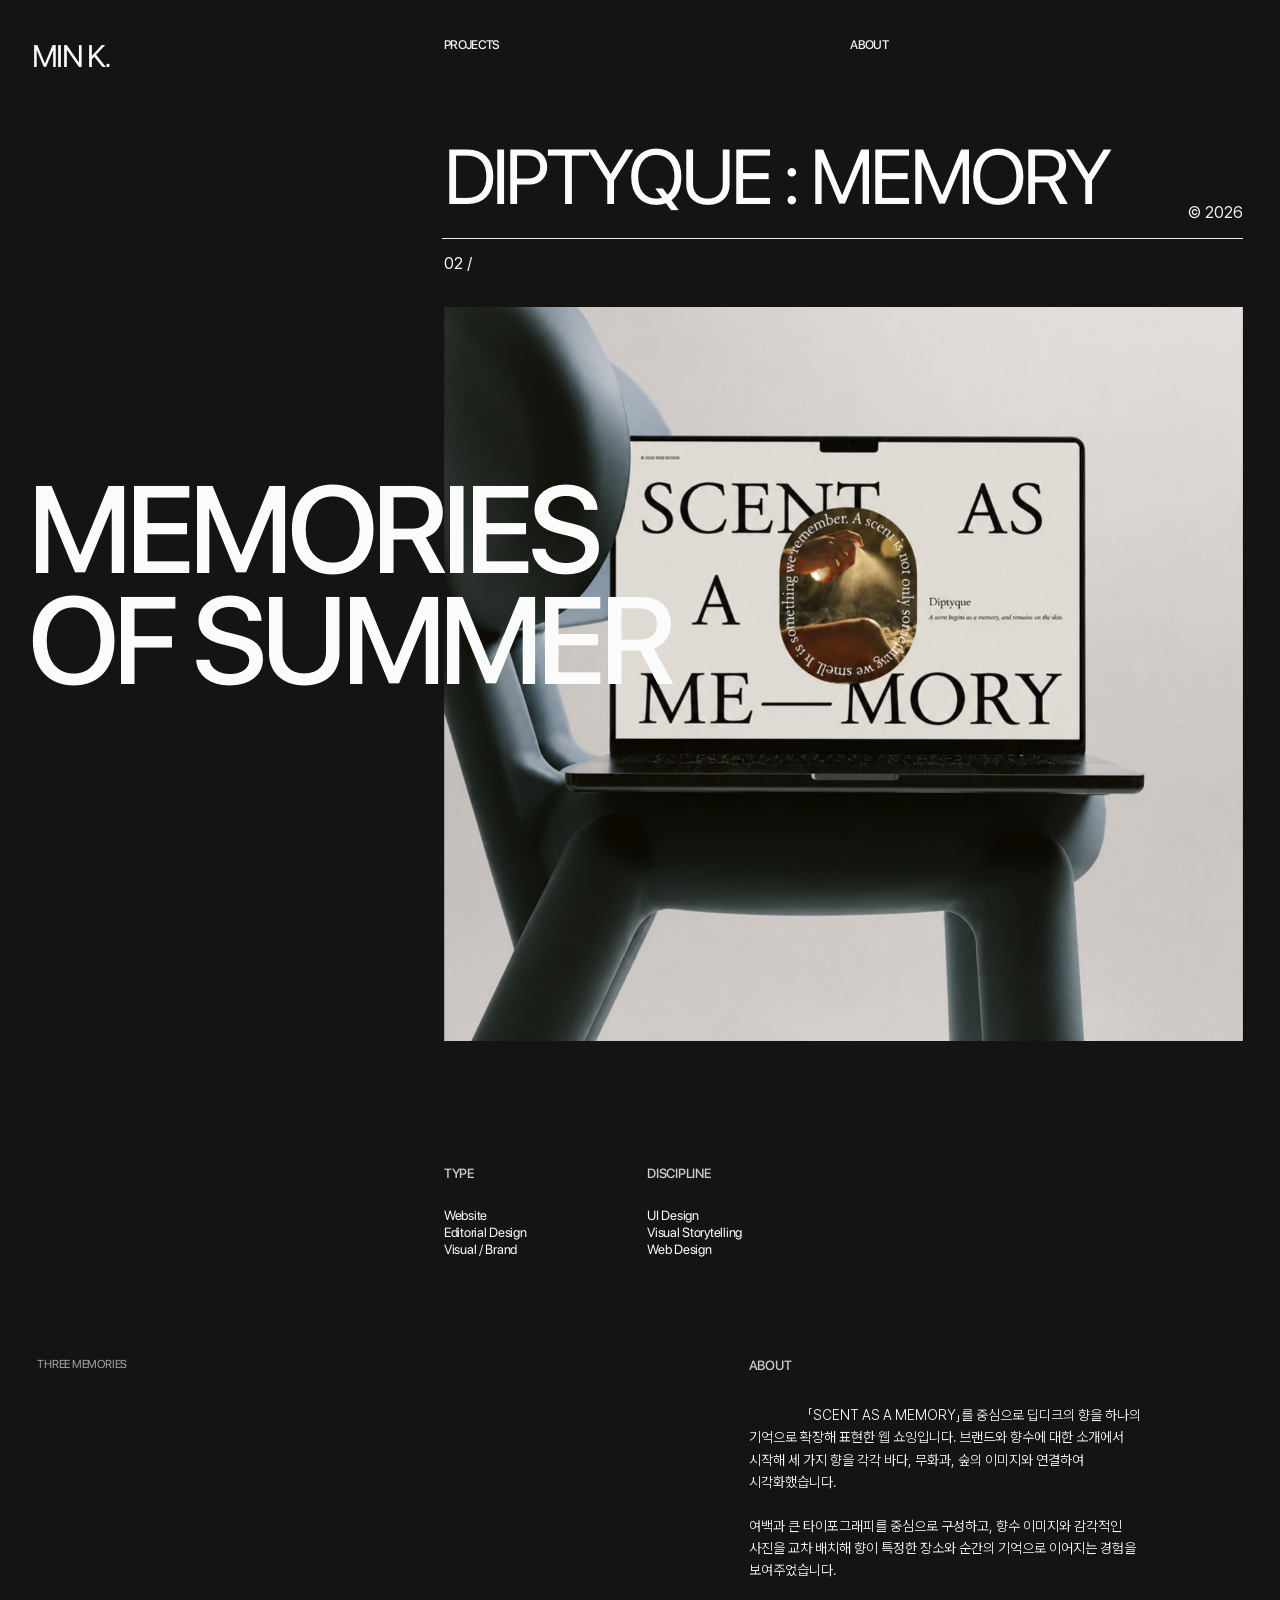
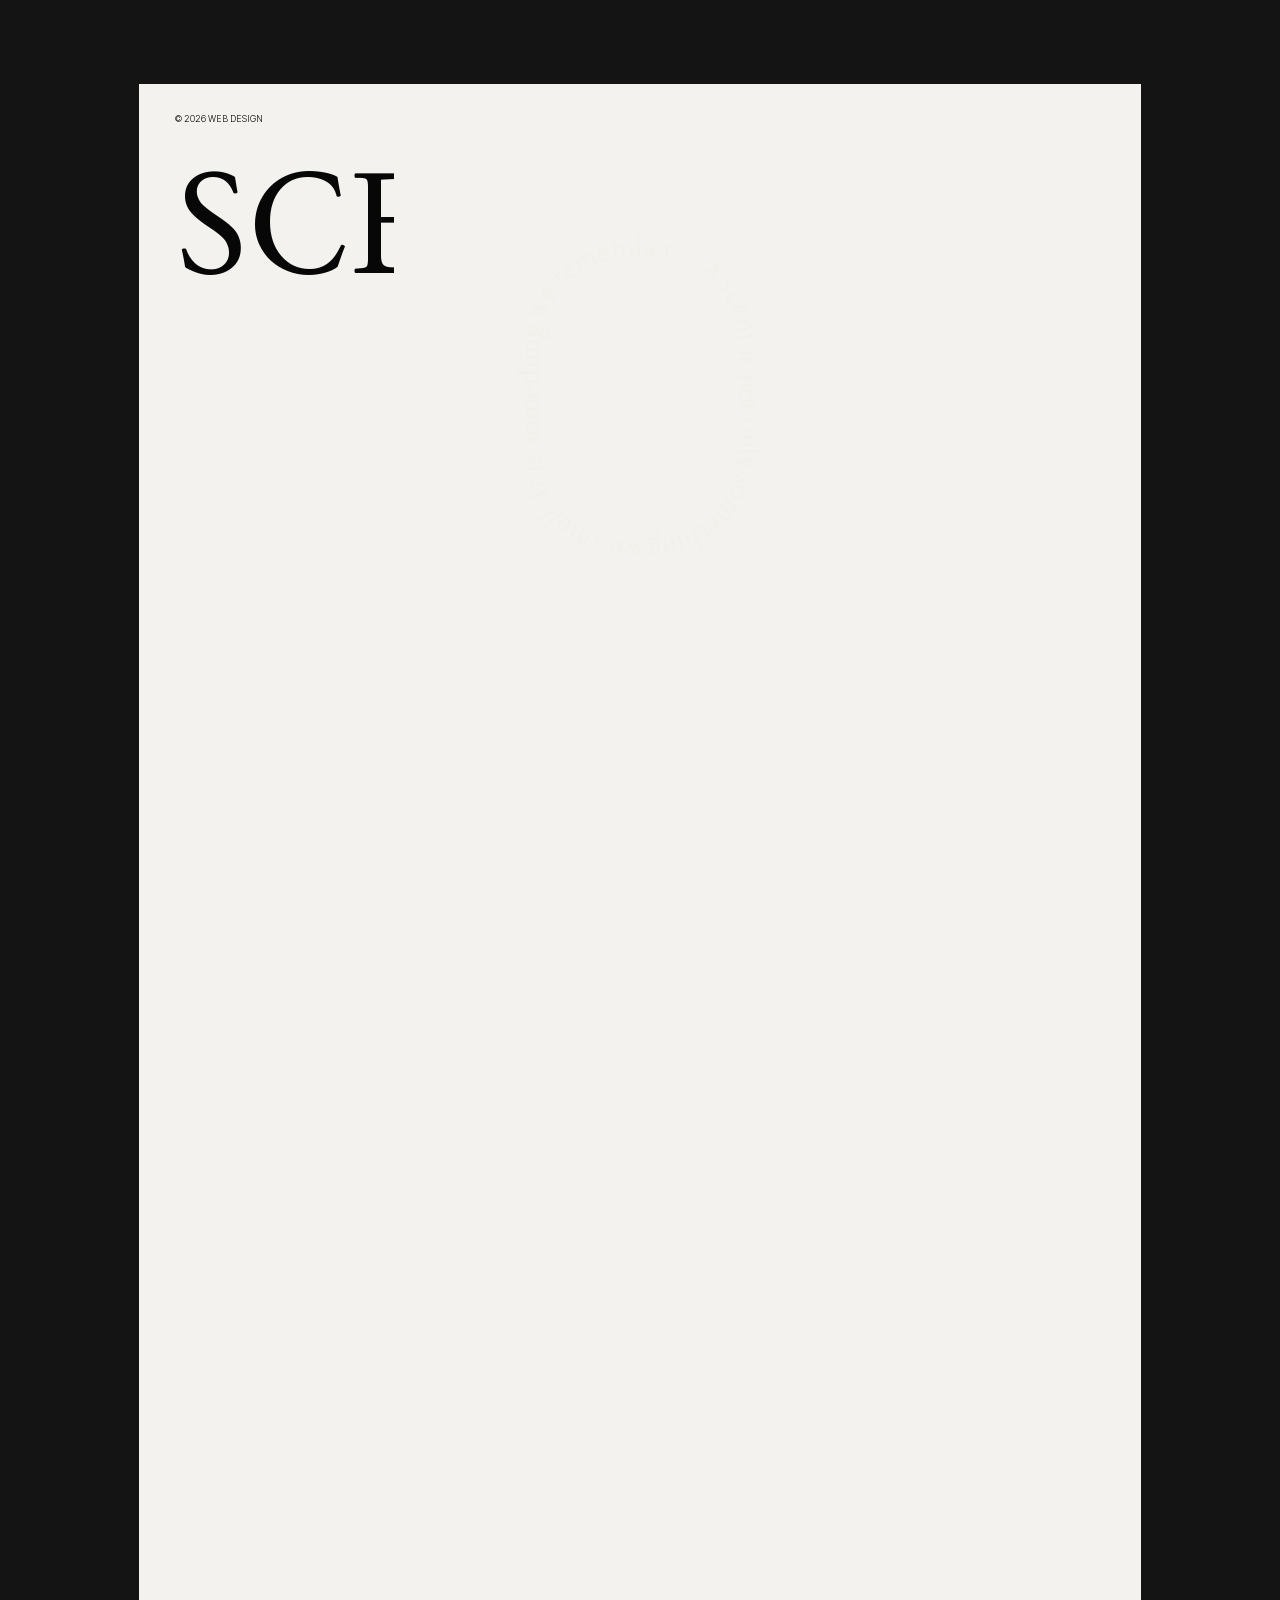
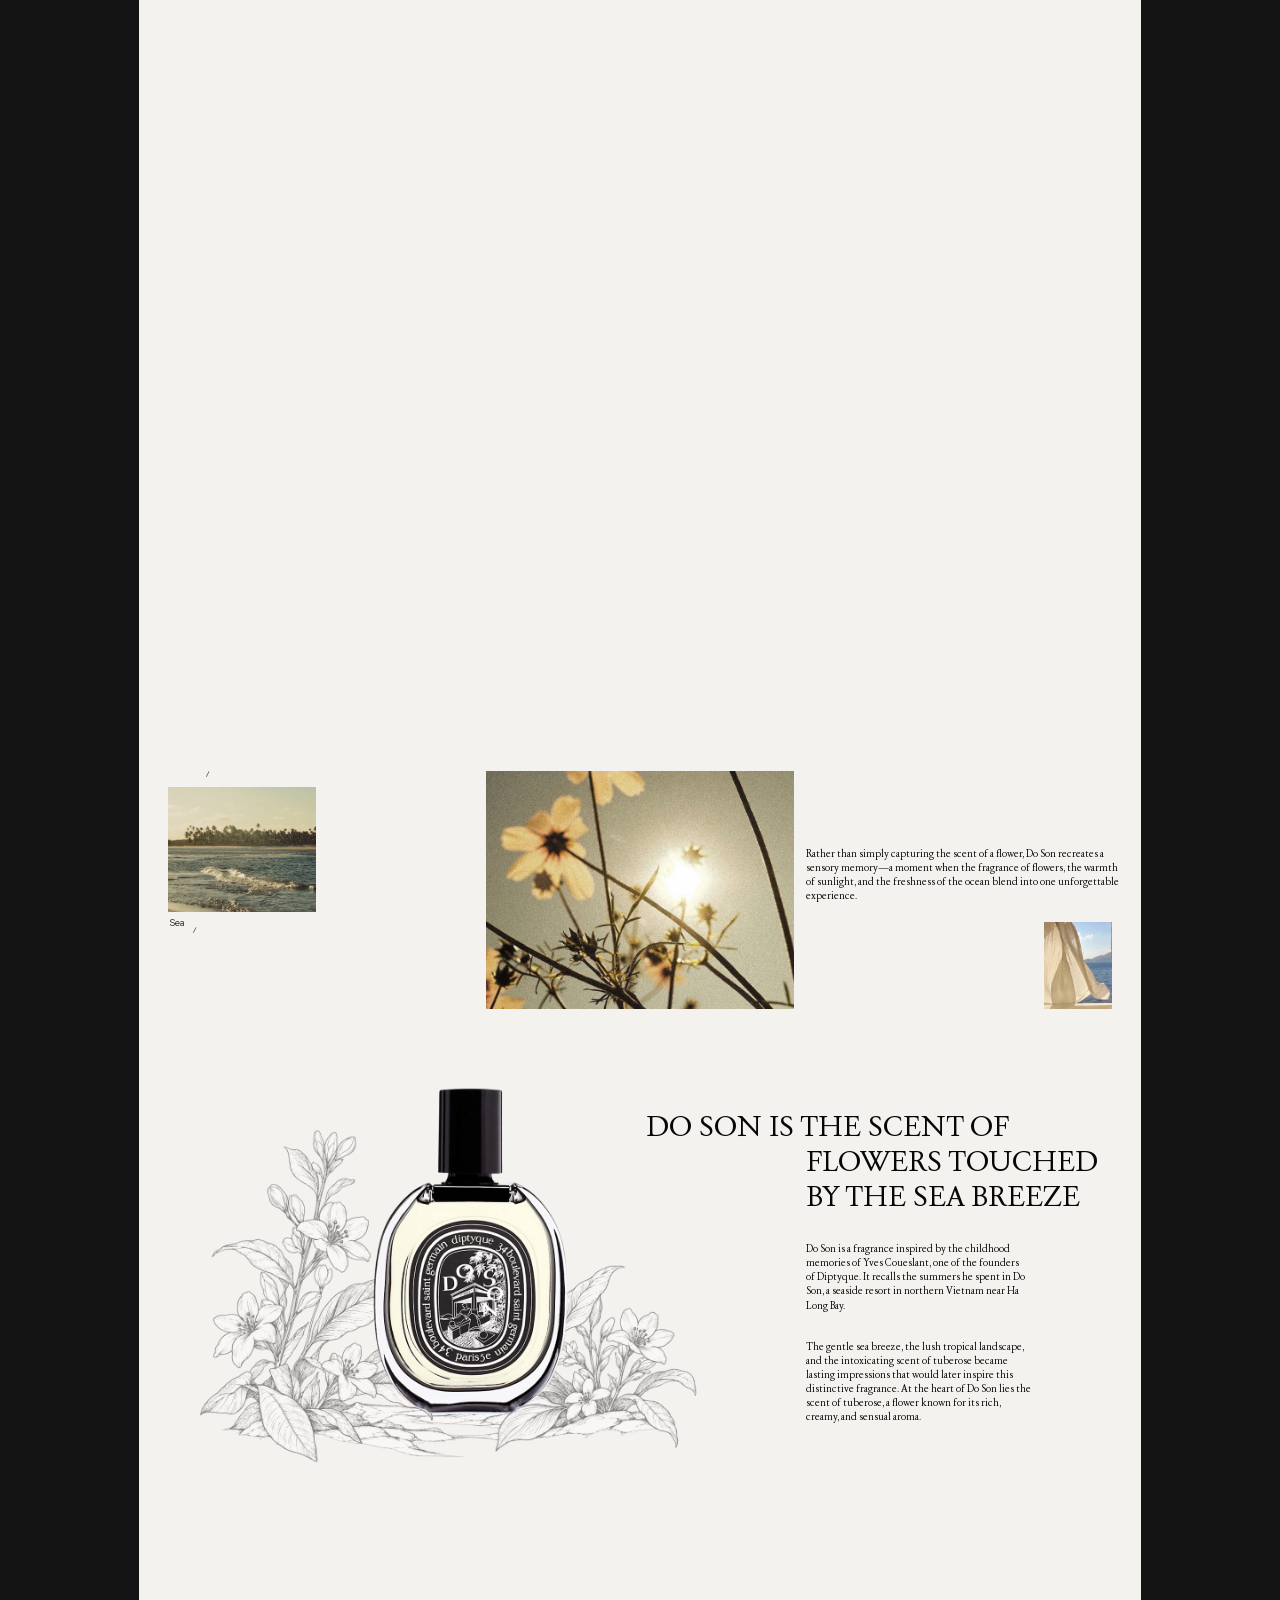
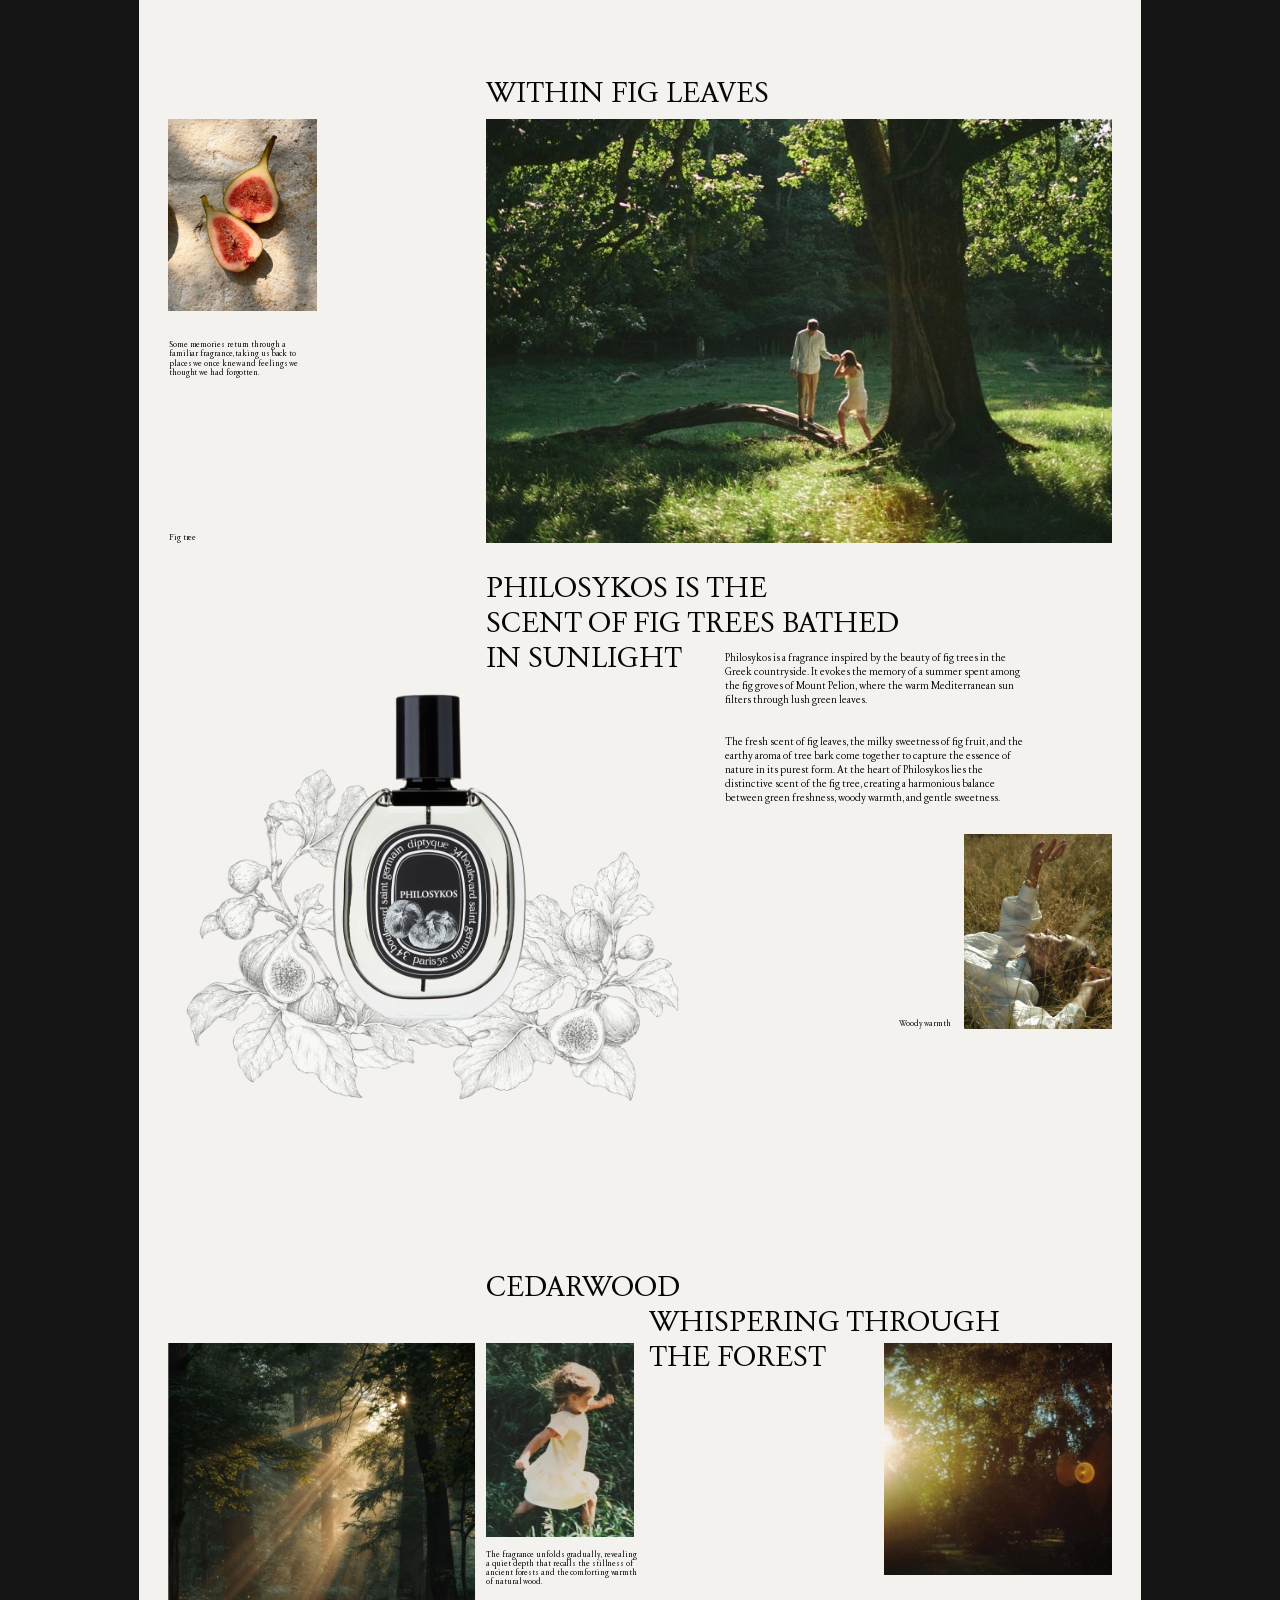
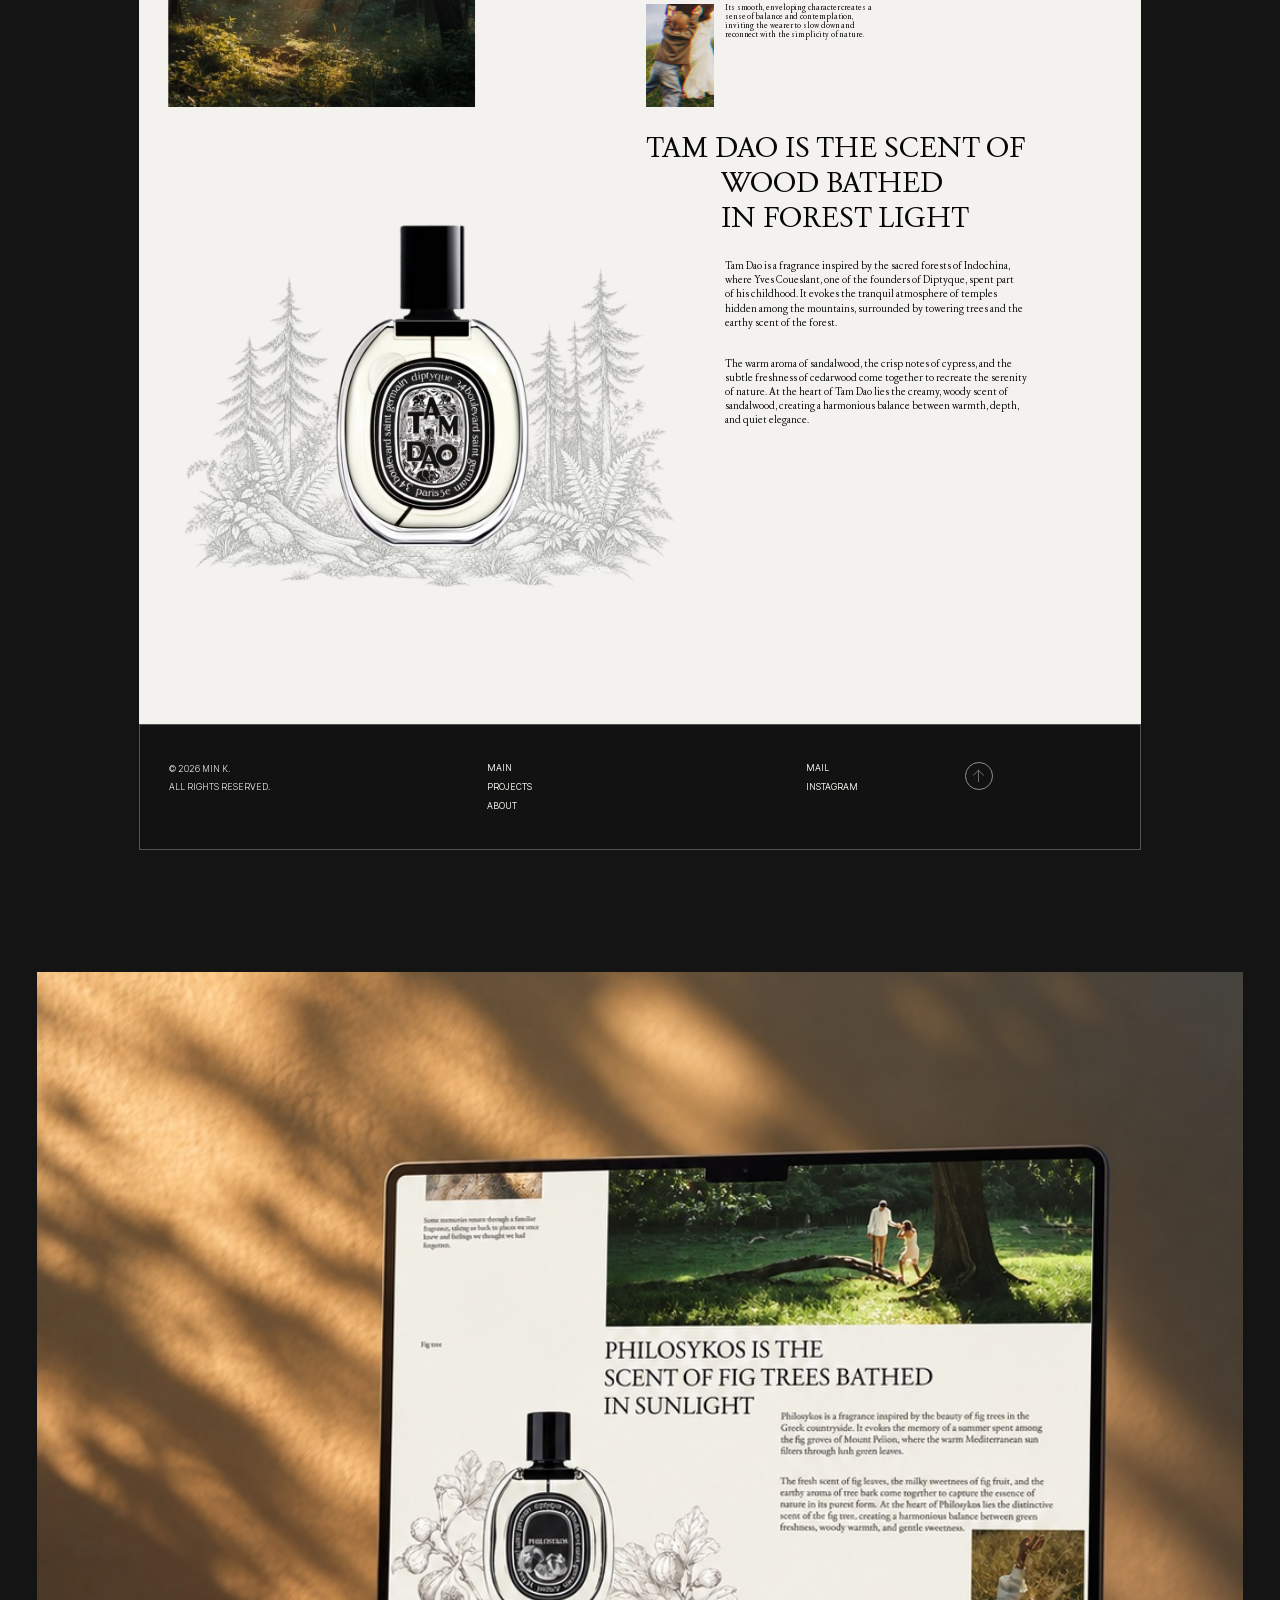
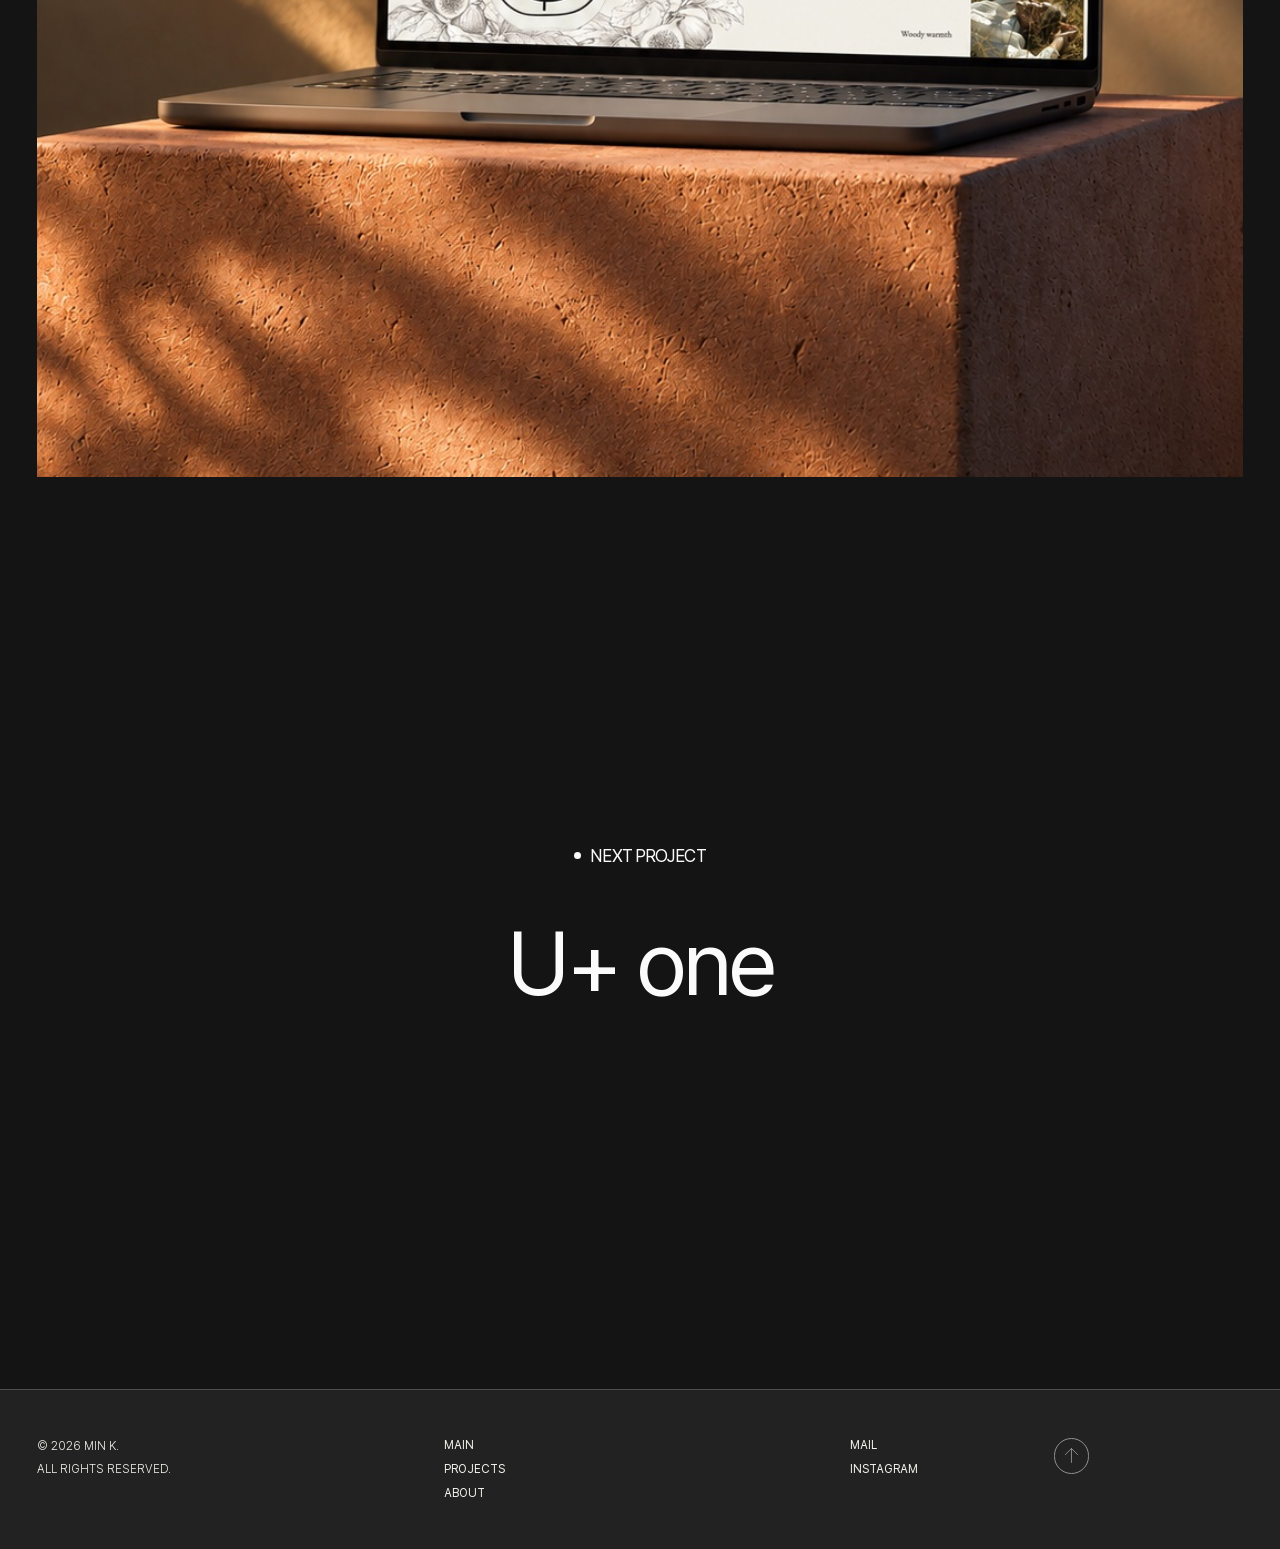
==== diptyque.html @ e4c46c90 "Add files via upload" ====
<!doctype html>
<html lang="ko">
<head>
  <meta charset="utf-8">
  <meta name="viewport" content="width=device-width, initial-scale=1">
  <title>DIPTYQUE : MEMORY — MIN K.</title>
  <meta name="description" content="「SCENT AS A MEMORY」를 중심으로 딥디크의 향을 하나의 기억으로 확장한 에디토리얼 웹 쇼잉.">
  <link rel="stylesheet" href="css/style.css">
  <script>try{if(sessionStorage.getItem("mk-fade")){sessionStorage.removeItem("mk-fade");document.documentElement.classList.add("is-entering")}}catch(e){}</script>
  <script src="js/main.js" defer></script>
</head>
<body class="diptyque">
  <div class="progress" aria-hidden="true"></div>
  <!-- chromatic aberration used by the Figma shader effect on one Tam Dao photo -->
  <svg width="0" height="0" style="position:absolute" aria-hidden="true" focusable="false">
    <filter id="chroma" color-interpolation-filters="sRGB">
      <feColorMatrix in="SourceGraphic" type="matrix" values="1 0 0 0 0  0 0 0 0 0  0 0 0 0 0  0 0 0 1 0" result="r"/>
      <feOffset in="r" dx="-1.2" dy="0" result="rs"/>
      <feColorMatrix in="SourceGraphic" type="matrix" values="0 0 0 0 0  0 1 0 0 0  0 0 0 0 0  0 0 0 1 0" result="g"/>
      <feColorMatrix in="SourceGraphic" type="matrix" values="0 0 0 0 0  0 0 0 0 0  0 0 1 0 0  0 0 0 1 0" result="b"/>
      <feOffset in="b" dx="1.2" dy="0" result="bs"/>
      <feBlend in="rs" in2="g" mode="screen" result="rg"/>
      <feBlend in="rg" in2="bs" mode="screen"/>
    </filter>
  </svg>

  <header class="site-header wrap grid">
    <a class="logo" href="index.html">MIN K.</a>
    <nav class="gnb" aria-label="주요 메뉴">
      <a href="index.html#projects">PROJECTS</a>
      <a href="index.html#about">ABOUT</a>
    </nav>
  </header>

  <main>
    <section class="p-hero wrap" id="top">
      <div class="grid p-title">
        <h1>DIPTYQUE : MEMORY</h1>
        <p class="p-title__year">© 2026</p>
        <div class="p-title__rule" aria-hidden="true"></div>
        <p class="p-title__index">02 /</p>
      </div>
      <div class="grid">
        <figure class="media p-hero__img">
          <img decoding="async" src="assets/diptyque/hero.jpg" alt="의자 위 노트북에 띄운 SCENT AS A MEMORY 웹 화면">
        </figure>
      </div>
      <p class="p-hero__big" aria-hidden="true"><span>MEMORIES</span><span>OF SUMMER</span></p>
    </section>

    <section class="wrap grid p-meta">
      <div class="info">
        <p class="label">TYPE</p>
        <p class="list-sm">Website<br>Editorial Design<br>Visual / Brand</p>
      </div>
      <div class="info">
        <p class="label">DISCIPLINE</p>
        <p class="list-sm">UI Design<br>Visual Storytelling<br>Web Design</p>
      </div>
    </section>

    <section class="wrap grid p-about">
      <p class="p-about__kicker">THREE MEMORIES</p>
      <div class="p-about__body">
        <h2 class="label">ABOUT</h2>
        <p class="indent">「SCENT AS A MEMORY」를 중심으로 딥디크의 향을 하나의 기억으로 확장해 표현한 웹 쇼잉입니다. 브랜드와 향수에 대한 소개에서 시작해 세 가지 향을 각각 바다, 무화과, 숲의 이미지와 연결하여 시각화했습니다.</p>
        <p>여백과 큰 타이포그래피를 중심으로 구성하고, 향수 이미지와 감각적인 사진을 교차 배치해 향이 특정한 장소와 순간의 기억으로 이어지는 경험을 보여주었습니다.</p>
      </div>
    </section>

    <section class="wrap grid">
      <div class="ws-holder">
<div class="ws" role="img" aria-label="DIPTYQUE : MEMORY 웹 쇼잉 — SCENT AS A MEMORY 에디토리얼 웹 디자인">
        <div class="ab cover" style="left:3.889cqw;top:496.944cqw;width:49.705cqw;height:33.137cqw;opacity:.3"><img decoding="async" src="assets/diptyque/i67.png" alt="" loading="lazy"></div>
        <div class="ab cover" style="left:3.889cqw;top:387.431cqw;width:50.833cqw;height:33.889cqw;opacity:.5"><img decoding="async" src="assets/diptyque/i66.png" alt="" loading="lazy"></div>
        <div class="ab cover" style="left:2.917cqw;top:79.514cqw;width:14.792cqw;height:19.583cqw;border:0.069cqw solid rgba(7,7,7,.45)"><img decoding="async" src="assets/diptyque/i44.jpg" alt="" loading="lazy"></div>
        <div class="ab crop" style="left:2.848cqw;top:213.889cqw;width:14.773cqw;height:12.794cqw"><img decoding="async" src="assets/diptyque/i34.jpg" alt="" loading="lazy" style="left:0%;top:-6.48%;width:100%;height:153.86%"></div>
        <div class="ab crop" style="left:66.458cqw;top:69.861cqw;width:30.691cqw;height:43.194cqw"><img decoding="async" src="assets/diptyque/i32.jpg" alt="" loading="lazy" style="left:0%;top:-6.48%;width:100%;height:106.58%"></div>
        <p class="ab body" style="left:34.652cqw;top:154.167cqw;width:46.528cqw">Founded in Paris in 1961, Diptyque began as a creative space created by three artists. Today, the Maison is known for transforming memories, places, and nature into distinctive fragrances and sensory experiences. Rather than simply creating scents, Diptyque tells stories through fragrance — turning moments and memories into something that can be experienced through the senses.</p>
        <p class="ab sm" style="left:66.458cqw;top:169.861cqw;width:14.722cqw">Some memories return through a familiar fragrance, taking us back to places we once knew and feelings we thought we had forgotten.</p>
        <p class="ab sm" style="left:2.986cqw;top:345cqw;width:14.722cqw">Some memories return through a familiar fragrance, taking us back to places we once knew and feelings we thought we had forgotten.</p>
        <p class="ab sm" style="left:34.652cqw;top:465.694cqw;width:15.208cqw">The fragrance unfolds gradually, revealing a quiet depth that recalls the stillness of ancient forests and the comforting warmth of natural wood.</p>
        <p class="ab sm" style="left:58.473cqw;top:470.973cqw;width:14.722cqw">Its smooth, enveloping character creates a sense of balance and contemplation, inviting the wearer to slow down and reconnect with the simplicity of nature.</p>
        <p class="ab sm nw" style="left:2.986cqw;top:364.236cqw">Fig tree</p>
        <p class="ab sm nw" style="left:75.833cqw;top:412.777cqw">Woody warmth</p>
        <p class="ab sm" style="left:34.652cqw;top:86.25cqw;width:14.792cqw">Sometimes, all it takes is a single breath to return to a place we once called our own.</p>
        <p class="ab sm nw" style="left:2.917cqw;top:142.292cqw">EDITORIAL DESIGN</p>
        <div class="ab crop" style="left:2.917cqw;top:229.792cqw;width:14.77cqw;height:12.518cqw"><img decoding="async" src="assets/diptyque/i33.jpg" alt="" loading="lazy" style="left:-5.48%;top:-40.26%;width:105.71%;height:166.12%"></div>
        <div class="ab crop" style="left:34.652cqw;top:213.889cqw;width:30.708cqw;height:38.109cqw"><img decoding="async" src="assets/diptyque/i51.jpg" alt="" loading="lazy" style="left:-0.22%;top:0.03%;width:100.22%;height:99.96%"></div>
        <p class="ab sans nw" style="right:95.399cqw;top:242.777cqw;text-align:right;font-size:0.972cqw;line-height:1.3;color:#363636">Sea</p>
        <p class="ab sans nw" style="left:5.565cqw;top:243.607cqw;font-size:0.694cqw;line-height:1.3;color:#363636;font-weight:500;transform:translateX(-50%) rotate(12.51deg)">/</p>
        <p class="ab sans nw" style="right:93.98cqw;top:227.152cqw;text-align:right;font-size:0.972cqw;line-height:1.3;color:#363636">Breeze</p>
        <p class="ab sans nw" style="left:6.891cqw;top:227.982cqw;font-size:0.694cqw;line-height:1.3;color:#363636;font-weight:500;transform:translateX(-50%) rotate(12.51deg)">/</p>
        <div class="ab cover ws-float" style="left:12.431cqw;top:492.014cqw;width:33.681cqw;height:33.681cqw"><img decoding="async" src="assets/diptyque/i53.png" alt="Tam Dao" loading="lazy"></div>
        <p class="ab big" style="left:3.611cqw;top:6.806cqw">SCENT</p>
        <p class="ab nw" style="left:67.848cqw;top:28.611cqw;font-size:2.292cqw;line-height:normal">Diptyque</p>
        <p class="ab big" style="left:73.264cqw;top:6.806cqw">AS</p>
        <p class="ab big" style="left:15.348cqw;top:24.167cqw">A</p>
        <p class="ab big" style="right:3.616cqw;top:41.527cqw;text-align:right">MORY</p>
        <p class="ab big" style="left:3.611cqw;top:41.527cqw">ME</p>
        <p class="ab big" style="left:29.583cqw;top:41.527cqw">—</p>
        <p class="ab nw" style="left:67.848cqw;top:32.5cqw;font-size:1.389cqw;font-style:italic;line-height:normal">A scent begins as a memory, and remains on the skin.</p>
        <p class="ab sans nw" style="left:3.611cqw;top:2.848cqw;font-size:0.903cqw;font-weight:300;line-height:normal">© 2026 WEB DESIGN</p>
        <div class="ab crop" style="left:37.061cqw;top:14.236cqw;width:25.892cqw;height:34.306cqw;border-radius:11.784cqw"><img decoding="async" src="assets/diptyque/i50.jpg" alt="" loading="lazy" style="left:-8.91%;top:0%;width:118.04%;height:100%"></div>
        <svg class="ws-path" style="left:37.061cqw;top:14.236cqw;width:25.892cqw;height:34.306cqw" viewBox="0 0 292.066 386.967" aria-hidden="true"><path id="ws-oval" d="M146.033 34 H159.139 A98.927 98.927 0 0 1 258.066 132.927 V254.04 A98.927 98.927 0 0 1 159.139 352.967 H132.927 A98.927 98.927 0 0 1 34 254.04 V132.927 A98.927 98.927 0 0 1 132.927 34 H159.139 A98.927 98.927 0 0 1 258.066 132.927 V254.04 A98.927 98.927 0 0 1 159.139 352.967 H132.927 A98.927 98.927 0 0 1 34 254.04 V132.927 A98.927 98.927 0 0 1 132.927 34 Z" fill="none"/><text font-size="33.725" textLength="884.227" lengthAdjust="spacingAndGlyphs"><textPath class="ws-orbit" href="#ws-oval" startOffset="26">A scent is not only something we smell. It is something we remember.</textPath></text></svg>
        <div class="ab cover" style="left:5.278cqw;top:263.681cqw;width:50.833cqw;height:33.889cqw;opacity:.5"><img decoding="async" src="assets/diptyque/i60.png" alt="" loading="lazy"></div>
        <div class="ab cover ws-float" style="left:15.833cqw;top:259.652cqw;width:32.778cqw;height:32.778cqw"><img decoding="async" src="assets/diptyque/i43.png" alt="Do Son" loading="lazy"></div>
        <p class="ab body2" style="left:66.597cqw;top:275.348cqw;width:22.014cqw">Do Son is a fragrance inspired by the childhood memories of Yves Coueslant, one of the founders of Diptyque. It recalls the summers he spent in Do Son, a seaside resort in northern Vietnam near Ha Long Bay.</p>
        <p class="ab body2" style="left:66.597cqw;top:285.069cqw;width:22.569cqw">The gentle sea breeze, the lush tropical landscape, and the intoxicating scent of tuberose became lasting impressions that would later inspire this distinctive fragrance. At the heart of Do Son lies the scent of tuberose, a flower known for its rich, creamy, and sensual aroma.</p>
        <p class="ab body2" style="left:58.473cqw;top:375.973cqw;width:30.486cqw">Philosykos is a fragrance inspired by the beauty of fig trees in the Greek countryside. It evokes the memory of a summer spent among the fig groves of Mount Pelion, where the warm Mediterranean sun filters through lush green leaves.</p>
        <p class="ab body2" style="left:58.473cqw;top:496.598cqw;width:29.931cqw">Tam Dao is a fragrance inspired by the sacred forests of Indochina, where Yves Coueslant, one of the founders of Diptyque, spent part of his childhood. It evokes the tranquil atmosphere of temples hidden among the mountains, surrounded by towering trees and the earthy scent of the forest.</p>
        <p class="ab body2" style="left:58.473cqw;top:384.375cqw;width:30.694cqw">The fresh scent of fig leaves, the milky sweetness of fig fruit, and the earthy aroma of tree bark come together to capture the essence of nature in its purest form. At the heart of Philosykos lies the distinctive scent of the fig tree, creating a harmonious balance between green freshness, woody warmth, and gentle sweetness.</p>
        <p class="ab body2" style="left:58.473cqw;top:506.319cqw;width:30.694cqw">The warm aroma of sandalwood, the crisp notes of cypress, and the subtle freshness of cedarwood come together to recreate the serenity of nature. At the heart of Tam Dao lies the creamy, woody scent of sandalwood, creating a harmonious balance between warmth, depth, and quiet elegance.</p>
        <p class="ab h" style="left:35.139cqw;top:142.292cqw">THROUGH THREE DISTINCT<br>FRAGRANCES, WE REVISIT THE<br>LANDSCAPES OF SUMMER</p>
        <div class="ab crop" style="left:34.652cqw;top:99.098cqw;width:30.625cqw;height:38.125cqw"><img decoding="async" src="assets/diptyque/i62.jpg" alt="" loading="lazy" style="left:0%;top:-0.02%;width:100%;height:98.84%"></div>
        <div class="ab" style="left:18.75cqw;top:99.098cqw;width:14.737cqw;height:22.061cqw;overflow:hidden"><div class="ab crop" style="inset:0"><img decoding="async" src="assets/diptyque/i44.jpg" alt="" loading="lazy" style="left:0;top:-0.03%;width:100%;height:100.03%"></div><div class="ab cover" style="inset:0"><img decoding="async" src="assets/diptyque/i54.jpg" alt="" loading="lazy"></div></div>
        <p class="ab h" style="left:50.833cqw;top:204.514cqw">THE SEA REMEMBERS</p>
        <p class="ab h" style="left:34.652cqw;top:208.056cqw">WHAT WE ONCE FELT</p>
        <p class="ab h" style="left:34.652cqw;top:318.681cqw">WITHIN FIG LEAVES</p>
        <p class="ab body2" style="left:66.597cqw;top:235.902cqw;width:31.944cqw">Rather than simply capturing the scent of a flower, Do Son recreates a sensory memory—a moment when the fragrance of flowers, the warmth of sunlight, and the freshness of the ocean blend into one unforgettable experience.</p>
        <p class="ab sm" style="left:67.848cqw;top:208.056cqw;width:13.333cqw">Its fragrance evokes the image of white blossoms swaying in the warm coastal air, carried by a soft breeze from the sea.</p>
        <div class="ab crop" style="left:90.277cqw;top:243.264cqw;width:6.804cqw;height:8.752cqw"><img decoding="async" src="assets/diptyque/i64.jpg" alt="" loading="lazy" style="left:-0.11%;top:-1.88%;width:100.21%;height:104.01%"></div>
        <div class="ab crop" style="left:2.917cqw;top:169.861cqw;width:14.806cqw;height:19.009cqw"><img decoding="async" src="assets/diptyque/i65.jpg" alt="" loading="lazy" style="left:-1.97%;top:-0.06%;width:102.84%;height:100.13%"></div>
        <p class="ab h" style="left:50.556cqw;top:262.152cqw">DO SON IS THE SCENT OF<br><span style="padding-left:16.022cqw">FLOWERS TOUCHED</span><br><span style="padding-left:16.022cqw">BY THE SEA BREEZE</span></p>
        <p class="ab h" style="left:34.652cqw;top:367.986cqw">PHILOSYKOS IS THE<br>SCENT OF FIG TREES BATHED<br>IN SUNLIGHT</p>
        <p class="ab h" style="left:50.556cqw;top:483.75cqw">TAM DAO IS THE SCENT OF<br><span style="padding-left:7.482cqw">WOOD BATHED</span><br><span style="padding-left:7.482cqw">IN FOREST LIGHT</span></p>
        <p class="ab h" style="left:34.652cqw;top:437.777cqw">CEDARWOOD</p>
        <p class="ab h" style="left:50.902cqw;top:441.25cqw">WHISPERING THROUGH<br>THE FOREST</p>
        <div class="ab crop" style="left:34.652cqw;top:169.861cqw;width:14.792cqw;height:19.028cqw"><img decoding="async" src="assets/diptyque/i68.jpg" alt="" loading="lazy" style="left:-0.05%;top:0%;width:102.91%;height:100%"></div>
        <div class="ab cover ws-float" style="left:19.306cqw;top:380.208cqw;width:19.577cqw;height:32.719cqw"><img decoding="async" src="assets/diptyque/i40.png" alt="Philosykos" loading="lazy"></div>
        <div class="ab cover" style="left:2.917cqw;top:322.863cqw;width:14.804cqw;height:19.151cqw"><img decoding="async" src="assets/diptyque/i45.jpg" alt="" loading="lazy"></div>
        <div class="ab crop" style="left:34.652cqw;top:322.848cqw;width:62.431cqw;height:42.292cqw"><img decoding="async" src="assets/diptyque/i69.jpg" alt="" loading="lazy" style="left:0%;top:-100.37%;width:100%;height:221.13%"></div>
        <div class="ab crop" style="left:82.292cqw;top:394.167cqw;width:14.792cqw;height:19.444cqw"><img decoding="async" src="assets/diptyque/i52.jpg" alt="" loading="lazy" style="left:0%;top:0.16%;width:100%;height:114.5%"></div>
        <div class="ab crop" style="left:34.652cqw;top:69.861cqw;width:22.677cqw;height:14.882cqw"><img decoding="async" src="assets/diptyque/i70.jpg" alt="" loading="lazy" style="left:-2.4%;top:-86.89%;width:106.01%;height:224.37%"></div>
        <div class="ab cover" style="left:50.556cqw;top:180.277cqw;width:6.889cqw;height:8.611cqw"><img decoding="async" src="assets/diptyque/i71.jpg" alt="" loading="lazy"></div>
        <div class="ab crop" style="left:2.888cqw;top:445cqw;width:30.653cqw;height:36.286cqw;transform:scaleX(-1)"><img decoding="async" src="assets/diptyque/i7bc.jpg" alt="" loading="lazy" style="left:0%;top:-23.96%;width:100%;height:150.18%"></div>
        <div class="ab crop" style="left:34.652cqw;top:445cqw;width:14.792cqw;height:19.306cqw"><img decoding="async" src="assets/diptyque/idfc5.jpg" alt="" loading="lazy" style="left:-32.94%;top:-19.71%;width:196.05%;height:119.71%"></div>
        <div class="ab cover" style="left:74.375cqw;top:445cqw;width:22.708cqw;height:23.125cqw"><img decoding="async" src="assets/diptyque/idfc6.jpg" alt="" loading="lazy"></div>
        <div class="ab crop" style="left:50.556cqw;top:470.973cqw;width:6.795cqw;height:10.364cqw"><img decoding="async" src="assets/diptyque/i61.jpg" alt="" loading="lazy" style="left:-7.19%;top:0;width:114.38%;height:100%;filter:url(#chroma)"><div class="ab" style="inset:0;background:rgba(251,164,77,.2);mix-blend-mode:overlay"></div></div>
        <div class="ab cover" style="left:82.292cqw;top:173.333cqw;width:14.69cqw;height:15.45cqw"><img decoding="async" src="assets/diptyque/i72.jpg" alt="" loading="lazy"></div>
        <div class="ws-foot" aria-hidden="true"><p class="ab nw" style="left:2.849cqw;top:3.746cqw;font-weight:300">© 2026 MIN K.</p><p class="ab nw" style="left:2.849cqw;top:5.551cqw;font-weight:300">ALL RIGHTS RESERVED.</p><p class="ab nw" style="left:34.635cqw;top:3.676cqw">MAIN</p><p class="ab nw" style="left:34.635cqw;top:5.551cqw">PROJECTS</p><p class="ab nw" style="left:34.635cqw;top:7.426cqw">ABOUT</p><p class="ab nw" style="left:66.489cqw;top:3.676cqw">MAIL</p><p class="ab nw" style="left:66.489cqw;top:5.551cqw">INSTAGRAM</p><span class="btn" style="left:82.34cqw;top:3.676cqw;width:2.778cqw;height:2.778cqw"><img decoding="async" src="assets/diptyque/ws-arrow.svg" alt="" style="width:1.736cqw;height:1.736cqw;transform:scaleY(-1)"></span></div>
      </div>
      </div>
      <figure class="media memory-img">
        <img decoding="async" src="assets/diptyque/laptop.jpg" alt="햇살 드는 받침대 위 노트북에 띄운 PHILOSYKOS 페이지" loading="lazy">
      </figure>
    </section>

    <section class="next wrap">
      <p class="next__label"><img decoding="async" class="dot" src="assets/common/dot-next.svg" alt="">NEXT PROJECT</p>
      <a class="next__link" href="index.html#work">U+ one</a>
    </section>
  </main>

  <footer class="site-footer">
    <div class="wrap grid">
      <div class="foot-col foot-col--copy">
        <p>© 2026 MIN K.</p>
        <p>ALL RIGHTS RESERVED.</p>
      </div>
      <nav class="foot-col foot-col--nav" aria-label="푸터 메뉴">
        <a href="index.html">MAIN</a>
        <a href="index.html#projects">PROJECTS</a>
        <a href="index.html#about">ABOUT</a>
      </nav>
      <div class="foot-col foot-col--sns">
        <a href="mailto:kangmk3220@naver.com">MAIL</a>
        <a href="https://www.instagram.com/fllo3wer/" target="_blank" rel="noopener">INSTAGRAM</a>
      </div>
      <button class="to-top" type="button" data-scroll-top aria-label="맨 위로">
        <img decoding="async" src="assets/common/top-arrow.svg" alt="">
        <img decoding="async" src="assets/common/top-arrow-hover.svg" alt="">
      </button>
    </div>
  </footer>
</body>
</html>
---- css/style.css ----
/* =========================================================
   MIN K. Portfolio — 1rem = 10 design px at 1440 (Figma frame width)
   ========================================================= */

/* every design font ships with the site so visitors see the Figma fonts without installing anything */
@font-face {
  font-family: "Pretendard Variable";
  src: url("../assets/fonts/PretendardVariable.woff2") format("woff2-variations"),
       url("../assets/fonts/PretendardVariable.woff2") format("woff2");
  font-weight: 45 920;
  font-style: normal;
  font-display: swap;
}
@font-face {
  font-family: "SF Pro Display";
  src: url("../assets/fonts/SFProDisplay-Regular.woff2") format("woff2");
  font-weight: 400;
  font-style: normal;
  font-display: swap;
}
@font-face {
  font-family: "SF Pro Display";
  src: url("../assets/fonts/SFProDisplay-Medium.woff2") format("woff2");
  font-weight: 500;
  font-style: normal;
  font-display: swap;
}
@font-face {
  font-family: "Diptyque";
  src: url("../assets/fonts/Diptyque-Regular.woff2") format("woff2");
  font-weight: 400;
  font-style: normal;
  font-display: swap;
}
@font-face {
  font-family: "Diptyque";
  src: url("../assets/fonts/Diptyque-Italic.woff2") format("woff2");
  font-weight: 400;
  font-style: italic;
  font-display: swap;
}

:root {
  color-scheme: dark;
  --bg: #141414;
  --fg: #fbfbfb;
  --fg-2: #f1f0ea;
  --fg-3: #e7e7e7;
  --muted: #d9d9d9;
  --gray: #a3a3a3;
  --line: #848484;
  --accent: #2478ff;

  --font-sf: "SF Pro Display", -apple-system, BlinkMacSystemFont, "Inter", "Pretendard Variable", Pretendard, sans-serif;
  --font-pre: "Pretendard Variable", Pretendard, -apple-system, BlinkMacSystemFont, "Apple SD Gothic Neo", sans-serif;
  --font-helv: Helvetica, "Helvetica Neue", Arial, sans-serif;
  --font-serif: "Diptyque", "EB Garamond", Garamond, "Times New Roman", serif;

  --m: 4.2rem;   /* side margin */
  --g: 1.6rem;   /* column gutter */
  --ease-io: cubic-bezier(0.42, 0, 0.58, 1);
  --ease-out: cubic-bezier(0, 0, 0.58, 1);
  --ease-in: cubic-bezier(0.42, 0, 1, 1);
  --dur: 0.3s;
}

/* scales with the window up to 1920px (1rem = 13.33px); wider screens keep that size, centered */
html {
  font-size: clamp(5.4px, calc(100vw / 144), 13.3334px);
  -webkit-text-size-adjust: 100%;
}

*,
*::before,
*::after { box-sizing: border-box; }

body {
  margin: 0;
  background: var(--bg);
  color: var(--fg);
  font-family: var(--font-pre);
  font-size: max(14px, 1.5rem);
  line-height: 1.5;
  overflow-x: clip;
  -webkit-font-smoothing: antialiased;
  -moz-osx-font-smoothing: grayscale;
}

/* fade in only after an in-site page change (flag set by main.js), so a first visit renders at rest */
html.is-entering body { animation: page-in var(--dur) var(--ease-io) both; }

body.is-leaving {
  opacity: 0;
  transition: opacity var(--dur) var(--ease-io);
}

@keyframes page-in {
  from { opacity: 0; }
  to { opacity: 1; }
}

/* decorative shapes bleed past the edges; clip them horizontally only */
main { overflow-x: clip; }

/* land anchor jumps on the section titles, not on the big top paddings */
#about { scroll-margin-top: -10.4rem; }
#projects { scroll-margin-top: -32.8rem; }
#work { scroll-margin-top: -26rem; }

img { display: block; max-width: 100%; }
a { color: inherit; text-decoration: none; }
button { font: inherit; color: inherit; background: none; border: 0; padding: 0; cursor: pointer; }
h1, h2, h3, p, figure, ul, ol { margin: 0; padding: 0; }
ul, ol { list-style: none; }

:focus-visible {
  outline: 1px solid var(--accent);
  outline-offset: 4px;
}

.sr-only {
  position: absolute; width: 1px; height: 1px; padding: 0; margin: -1px;
  overflow: hidden; clip: rect(0 0 0 0); white-space: nowrap; border: 0;
}

/* ---------- layout primitives ---------- */

.wrap {
  position: relative;
  width: 100%;
  max-width: 144rem;
  margin-inline: auto;
  padding-inline: var(--m);
}

.grid {
  display: grid;
  grid-template-columns: repeat(12, minmax(0, 1fr));
  column-gap: var(--g);
}

.stage {
  position: absolute;
  inset: 0;
  width: 100%;
  max-width: 144rem;
  margin-inline: auto;
  pointer-events: none;
}

/* rotated decorative groups, mirrored from Figma frame → rotated inner → svg */
.shape {
  position: absolute;
  left: calc(var(--x) * 1rem);
  top: calc(var(--y) * 1rem);
  width: calc(var(--w) * var(--s, 1) * 1rem);
  height: calc(var(--h) * var(--s, 1) * 1rem);
  display: flex;
  align-items: center;
  justify-content: center;
  pointer-events: none;
}
.shape__in {
  position: relative;
  flex: none;
  width: calc(var(--iw) * var(--s, 1) * 1rem);
  height: calc(var(--ih) * var(--s, 1) * 1rem);
  transform: rotate(var(--r, 0deg));
}
.shape__in img {
  position: absolute;
  left: var(--il, 0);
  top: var(--it, 0);
  width: var(--iW, 100%);
  height: var(--iH, 100%);
  max-width: none;
}

/* image crop box — mirrors Figma image fills */
.media {
  position: relative;
  overflow: hidden;
}
.media > img {
  width: 100%;
  height: 100%;
  object-fit: cover;
}

/* ---------- header ---------- */

/* fixed so it can come back on scroll-up; once the page has scrolled it gets a plain dark band
   (a blend mode here forced the whole page to repaint on every scroll frame) */
.site-header {
  position: fixed;
  top: 0;
  left: 0;
  right: 0;
  z-index: 20;
  padding-top: calc(4.3rem + env(safe-area-inset-top, 0px));
  padding-bottom: 0;
  align-items: start;
  will-change: transform;
  transition: transform 0.5s var(--ease-io), background-color var(--dur) var(--ease-io), box-shadow var(--dur) var(--ease-io), padding var(--dur) var(--ease-io);
}
.site-header.is-solid {
  padding-top: calc(2rem + env(safe-area-inset-top, 0px));
  padding-bottom: 2rem;
  background-color: rgba(20, 20, 20, 0.92);
  /* extends the band past the 1920px content width without adding scroll overflow */
  box-shadow: 0 0 0 100vmax rgba(20, 20, 20, 0.92);
  clip-path: inset(0 -100vmax);
}
.site-header.is-hidden { transform: translateY(-120%); }
.logo {
  grid-column: 1 / span 2;
  margin-left: -0.6rem;
  font-family: var(--font-sf);
  font-weight: 400;
  font-size: max(22px, 3.5rem);
  line-height: 1.2;
  letter-spacing: -0.05em;
  white-space: nowrap;
  justify-self: start;
  transition: opacity var(--dur) var(--ease-io);
}
.logo:hover { opacity: 0.7; }
.gnb { display: contents; }
.gnb a {
  font-family: var(--font-sf);
  font-weight: 500;
  font-size: max(12px, 1.4rem);
  line-height: 1.2;
  letter-spacing: -0.05em;
  color: var(--fg-2);
  justify-self: start;
  transition: color var(--dur) var(--ease-out);
}
.gnb a:nth-child(1) { grid-column: 5 / span 2; }
.gnb a:nth-child(2) { grid-column: 9 / span 2; }

/* ---------- shared bits ---------- */

.label {
  font-family: var(--font-sf);
  font-weight: 500;
  font-size: max(13px, 1.5rem);
  line-height: 1;
  letter-spacing: -0.02em;
  color: rgba(251, 251, 251, 0.8);
}
.list-sm {
  font-family: var(--font-sf);
  font-weight: 400;
  font-size: max(13px, 1.5rem);
  line-height: 1.3;
  letter-spacing: -0.02em;
}
.info {
  display: flex;
  flex-direction: column;
  gap: 2.9rem;
}
.dot {
  display: inline-block;
  flex: none;
}

/* ---------- MAIN: hero ---------- */

.hero {
  position: relative;
  height: 100.2rem;
}
.hero .stage { overflow: visible; }
.hero__inner {
  position: relative;
  z-index: 2;
  padding-top: 24.95rem;
}
.hero__title {
  grid-column: 5 / -1;
  font-family: var(--font-sf);
  font-weight: 500;
  font-size: 10.8rem;
  line-height: 10.4rem;
  letter-spacing: -0.05em;
  white-space: nowrap;
}
.hero__title > span { display: block; }
.hero__title > span:last-child { margin-top: -0.4rem; padding-left: 18.07rem; }

.s-hero-tl { --x: 9.661; --y: 15.2; --w: 40.1565; --h: 36.4284; --iw: 32.8077; --ih: 26.1247; --r: 21.77deg; --iW: 102.38%; --iH: 103.66%; }
.s-hero-tr { --x: 107.1; --y: -2.7; --w: 34.84; --h: 34.3287; --iw: 28.8954; --ih: 28.1944; --r: 13.95deg; }
.s-hero-l  { --x: -2.7; --y: 56.103; --w: 35.156; --h: 34.3215; --iw: 28.3689; --ih: 29.4862; --r: 76.88deg; }
.s-hero-r  { --x: 78.783; --y: 51.14; --w: 52.9378; --h: 59.0275; --iw: 34.3988; --ih: 48.6529; --r: 27.42deg; }

.scroll-cue {
  position: absolute;
  z-index: 3;
  left: 50%;
  top: 78.7rem;
  width: 7.2rem;
  height: 7.2rem;
  transform: translateX(-50%);
  border: 1px solid #909090;
  border-radius: 50%;
  display: grid;
  place-items: center;
  animation: cue-border 1.6s var(--ease-in) infinite alternate;
}
.scroll-cue img {
  grid-area: 1 / 1;
  width: 4.5rem;
  height: 4.5rem;
}
.scroll-cue img + img { animation: cue-fade 1.6s var(--ease-in) infinite alternate; }
@keyframes cue-border { from { border-color: #909090; } to { border-color: #d9d9d9; } }
@keyframes cue-fade { from { opacity: 0; } to { opacity: 1; } }

/* ---------- MAIN: about ---------- */

.about {
  padding-top: 22.4rem;
}
.about__head { align-items: start; }
.about__role,
.about__name {
  font-size: max(18px, 2.6rem);
  line-height: 0.9;
  letter-spacing: -0.05em;
  white-space: nowrap;
}
.about__role { grid-column: 9 / span 2; font-weight: 400; }
.about__name { grid-column: 11 / span 2; font-weight: 500; }

.contact {
  grid-column: 6 / -1;
  display: grid;
  grid-template-columns: subgrid;
  margin-top: 4.36rem;
  font-weight: 300;
  font-size: max(14px, 1.8rem);
  line-height: 0.9;
  letter-spacing: -0.02em;
  color: var(--fg-3);
}
.contact__title { grid-column: 1 / -1; }
.contact__item {
  display: flex;
  flex-direction: column;
  gap: 1.48rem;
  margin-top: 2.48rem;
}
.contact__item:nth-of-type(1) { grid-column: 1 / span 3; }
.contact__item:nth-of-type(2) { grid-column: 4 / span 3; }
.contact__key { display: flex; align-items: center; gap: 0.5rem; }
.contact__key .dot { width: 6px; height: 6px; }
.contact a { transition: color var(--dur) var(--ease-out); }
.contact a:hover { color: var(--accent); }

.statement {
  position: relative;
  margin-top: 39.38rem;
}
.s-about { --x: 33.3; --y: -16.885; --w: 53.9764; --h: 53.9764; --iw: 38.1833; --ih: 38.1833; --r: 43.33deg; }
.statement__who {
  grid-column: 11 / -1;
  display: flex;
  align-items: center;
  gap: 1rem;
  margin-left: -1.6rem;
  font-weight: 500;
  font-size: max(16px, 2.6rem);
  line-height: 0.9;
  letter-spacing: 0.3em;
  color: rgba(251, 251, 251, 0.6);
  white-space: nowrap;
}
.statement__who .dot { width: 6px; height: 6px; }
.statement__title {
  position: relative;
  grid-column: 6 / -1;
  margin-top: 5.96rem;
  font-family: var(--font-sf);
  font-weight: 400;
  font-size: 7rem;
  line-height: 0.9;
  letter-spacing: -0.05em;
  white-space: nowrap;
}
.statement__text {
  position: relative;
  grid-column: 9 / -1;
  margin-top: 6rem;
  font-size: max(14px, 1.5rem);
  line-height: 1.5;
  letter-spacing: -0.02em;
  word-break: keep-all;
}

/* ---------- MAIN: projects list ---------- */

.projects { padding-top: 44.8rem; }
.section-title {
  grid-column: 1 / -1;
  font-family: var(--font-sf);
  font-weight: 400;
  font-size: max(36px, 6.5rem);
  line-height: 0.9;
  letter-spacing: -0.05em;
  white-space: nowrap;
}
.projects__body {
  margin-top: 5.75rem;
  align-items: start;
}
.projects__body .info:nth-child(1) { grid-column: 1 / span 2; }
.projects__body .info:nth-child(2) { grid-column: 3 / span 2; }

.plist {
  grid-column: 6 / -1;
  display: grid;
  grid-template-columns: subgrid;
  row-gap: 1px;
}
.plist > li {
  grid-column: 1 / -1;
  display: grid;
  grid-template-columns: subgrid;
}
.plist__row {
  grid-column: 1 / -1;
  display: grid;
  grid-template-columns: subgrid;
  align-items: center;
  position: relative;
  padding: calc(1.4rem + 1px) 0 1.4rem;
  transition: color var(--dur) var(--ease-out);
}
/* the row rule is a pseudo-element so it can draw in on scroll */
.plist__row::before {
  content: "";
  position: absolute;
  left: 0;
  right: 0;
  top: 0;
  height: 1px;
  background: var(--line);
  transform-origin: 0 50%;
}
.plist__num,
.plist__name {
  font-family: var(--font-sf);
  font-weight: 500;
  font-size: max(15px, 2rem);
  line-height: 0.9;
  letter-spacing: -0.05em;
  white-space: nowrap;
}
.plist__num { grid-column: 1; }
.plist__name { grid-column: 2 / span 3; }
.plist__cat {
  grid-column: 5 / -1;
  font-size: max(13px, 1.5rem);
  line-height: 0.9;
  letter-spacing: -0.02em;
}
a.plist__row:hover { color: var(--accent); }

/* ---------- MAIN: select projects ---------- */

.work { padding-top: 38rem; }
.work .section-title { font-family: var(--font-pre); }
.chips {
  grid-column: 1 / -1;
  display: flex;
  gap: 2rem;
  margin-top: 3.35rem;
}
.chip {
  padding: 0.4rem 1.2rem;
  border: 1px solid var(--fg);
  border-radius: 2.5rem;
  font-size: max(11px, 1.3rem);
  line-height: 0.9;
  letter-spacing: -0.05em;
  transition: background-color var(--dur) var(--ease-io), color var(--dur) var(--ease-io);
}
.chip:hover { background: rgba(251, 251, 251, 0.12); }
.chip[aria-pressed="true"] { background: var(--fg); color: var(--bg); }

.cards {
  grid-column: 1 / -1;
  display: grid;
  grid-template-columns: subgrid;
  row-gap: 9.3rem;
  margin-top: 6.7rem;
}
.card {
  display: block;
  transition: opacity var(--dur) var(--ease-io);
}
.card.is-dim { opacity: 0.15; pointer-events: none; }
.card--story { grid-column: 1 / span 4; }
.card--diptyque { grid-column: 5 / span 4; }
.card--uplus { grid-column: 5 / span 4; grid-row: 2; }
.card--nordly { grid-column: 9 / span 4; grid-row: 2; }

.card__media {
  position: relative;
  overflow: hidden;
  aspect-ratio: 441 / 406;
  container-type: inline-size;
}
.card__media > img.cover {
  width: 100%;
  height: 100%;
  object-fit: cover;
}
.card--story .card__media > img.cover { object-position: 50% 40.5%; }
.card--diptyque .card__media > img.cover { object-position: 50% 41.9%; }
a.card .card__media::after {
  content: "";
  position: absolute;
  inset: 0;
  background: rgba(0, 0, 0, 0.5);
  opacity: 0;
  transition: opacity var(--dur) var(--ease-io);
}
a.card:hover .card__media::after,
a.card:focus-visible .card__media::after { opacity: 1; }

.card__cap {
  position: relative;
  margin-top: 4.8rem;
  padding-left: 3.8rem;
}
.card__cap .dot {
  position: absolute;
  left: 0;
  top: 0.6rem;
  width: 1.3rem;
  height: 1.3rem;
}
.card__title {
  font-weight: 500;
  font-size: max(18px, 2.8rem);
  line-height: 0.9;
  letter-spacing: -0.02em;
}
.card__desc {
  margin-top: 1.38rem;
  font-size: max(13px, 1.8rem);
  line-height: 0.9;
  letter-spacing: -0.02em;
  color: var(--muted);
}

/* U+ ONE card */
.card--uplus .card__media > img.cover { object-position: 50% 65.5%; }
.card--uplus .card__media::before {
  content: "";
  position: absolute;
  inset: 0;
  background-image:
    linear-gradient(rgba(0, 0, 0, 0.2), rgba(0, 0, 0, 0.2)),
    linear-gradient(rgba(92, 18, 44, 0.39), rgba(92, 18, 44, 0.39));
}
.uplus__title {
  position: absolute;
  z-index: 1;
  left: 50%;
  top: 8.16cqw;
  transform: translateX(-50%);
  font-weight: 500;
  font-size: 12.47cqw;
  line-height: 1.3;
  letter-spacing: -0.06em;
  color: #fff;
  white-space: nowrap;
}
.uplus__icon {
  position: absolute;
  z-index: 1;
  left: 77.78cqw;
  top: 70.52cqw;
  width: 16.33cqw;
  height: 16.55cqw;
  border-radius: 2.27cqw;
  box-shadow: 0 0.07cqw 3.56cqw 0.27cqw rgba(166, 5, 87, 0.24);
  object-fit: cover;
}

/* Nordly card */
.card--nordly .card__media { background: #010101; }
.nordly__bg,
.nordly__reflect {
  position: absolute;
  max-width: none;
  object-fit: cover;
}
.nordly__bg { left: 15.87cqw; top: -28.34cqw; width: 143.31cqw; height: 90.25cqw; opacity: 0.8; }
.nordly__reflect { left: -48.75cqw; top: 53.51cqw; width: 105.67cqw; height: 73.02cqw; opacity: 0.7; transform: scaleX(-1); filter: blur(1.89cqw); }
.nordly__mark { position: absolute; left: 15.87cqw; top: 35.37cqw; width: 9.505cqw; height: 9.47cqw; object-fit: cover; }
.nordly__logo { position: absolute; left: 23.6cqw; top: 39.26cqw; width: 60.63cqw; height: 17.34cqw; object-fit: cover; }

/* ---------- MAIN: connect ---------- */

.connect {
  position: relative;
  height: 116.58rem;
}
.s-connect-square { --x: 46.7; --y: 42.78; --w: 50.568; --h: 50.568; --iw: 50.568; --ih: 50.568; }
.s-connect-circle { --x: 81.9; --y: 43.78; --w: 49.5964; --h: 49.5964; --iw: 35.347; --ih: 35.347; --r: 37.82deg; --il: -2.2%; --iW: 102.4%; --iH: 103.21%; }
.connect__title {
  position: absolute;
  z-index: 2;
  left: 50%;
  top: 63.58rem;
  transform: translateX(-50%);
  font-weight: 400;
  font-size: 10.0256rem;
  line-height: 0.9;
  letter-spacing: -0.05em;
  white-space: nowrap;
}

/* ---------- footer ---------- */

.site-footer {
  position: relative;
  min-height: 18rem;
  background: rgba(54, 54, 54, 0.44);
  border-top: 1px solid rgba(255, 255, 255, 0.2);
}
.site-footer .grid {
  padding-top: 5.4rem;
  padding-bottom: 4rem;
  align-items: start;
  font-size: max(12px, 1.3rem);
  line-height: 1.2;
  color: var(--fg-2);
}
.foot-col {
  display: flex;
  flex-direction: column;
  gap: 1.1rem;
}
.foot-col--copy { grid-column: 1 / span 3; font-weight: 300; padding-top: 0.1rem; gap: 1rem; }
.foot-col--nav { grid-column: 5 / span 2; }
.foot-col--sns { grid-column: 9 / span 2; }
.foot-col a { justify-self: start; align-self: flex-start; transition: color var(--dur) var(--ease-out); }
.foot-col a:hover { color: var(--accent); }

.to-top {
  grid-column: 11 / span 2;
  position: relative;
  width: 4rem;
  height: 4rem;
  min-width: 32px;
  min-height: 32px;
  border: 0.556px solid #909090;
  border-radius: 50%;
  display: grid;
  place-items: center;
  transition: background-color var(--dur) var(--ease-out), border-color var(--dur) var(--ease-out);
}
.to-top img {
  grid-area: 1 / 1;
  width: 62.5%;
  height: 62.5%;
  transform: rotate(180deg);
  transition: opacity var(--dur) var(--ease-out);
}
.to-top img + img { opacity: 0; }
.to-top:hover,
.to-top:focus-visible { background: #fff; }
.to-top:hover img:first-child,
.to-top:focus-visible img:first-child { opacity: 0; }
.to-top:hover img + img,
.to-top:focus-visible img + img { opacity: 1; }

/* =========================================================
   PROJECT DETAIL PAGES
   ========================================================= */

.p-hero { position: relative; }
.p-title {
  padding-top: 14.7rem;
  align-items: end;
}
.p-title h1 {
  grid-column: 5 / span 7;
  font-family: var(--font-sf);
  font-weight: 400;
  font-size: max(34px, 8.7rem);
  line-height: 1.19;
  letter-spacing: -0.05em;
  white-space: nowrap;
}
.p-title__year {
  grid-column: 12;
  justify-self: end;
  font-size: max(13px, 1.8rem);
  line-height: 1.2;
  color: var(--fg-2);
  white-space: nowrap;
}
.p-title__rule {
  grid-column: 5 / -1;
  height: 1px;
  margin-top: 1.7rem;
  margin-left: -0.2rem;
  background: url("../assets/common/title-line.svg") no-repeat 0 0 / 100% 100%;
}
.p-title__index {
  grid-column: 5 / -1;
  margin-top: 1.7rem;
  font-size: max(13px, 1.8rem);
  line-height: 1.2;
}
.p-hero__img {
  grid-column: 5 / -1;
  margin-top: 3.85rem;
  aspect-ratio: 899 / 826;
}
.p-hero__big {
  position: absolute;
  z-index: 2;
  left: 3.2rem;
  font-family: var(--font-sf);
  font-weight: 500;
  font-size: 13.9rem;
  line-height: 0.9;
  letter-spacing: -0.05em;
  white-space: nowrap;
  pointer-events: none;
}
.p-hero__big span { display: block; }

.p-meta {
  margin-top: 14.2rem;
  align-items: start;
}
.p-about { align-items: start; }
.p-about__kicker {
  grid-column: 1 / span 3;
  font-family: var(--font-sf);
  font-size: max(11px, 1.3rem);
  line-height: 1;
  letter-spacing: -0.02em;
  color: var(--gray);
}
.p-about__body {
  display: flex;
  flex-direction: column;
}
.p-about__body p {
  margin-top: 3.5rem;
  font-weight: 300;
  font-size: max(14px, 1.5rem);
  line-height: 1.6;
  word-break: keep-all;
}
.p-about__body p + p { margin-top: 2.4rem; }
.indent { text-indent: 3.7em; }

.p-sec-title {
  font-family: var(--font-helv);
  font-weight: 400;
  font-size: max(26px, 4.5rem);
  line-height: 0.91;
  letter-spacing: -0.05em;
}
.p-text {
  font-size: max(14px, 1.6rem);
  line-height: 1.6;
  word-break: keep-all;
}

/* ---------- 10 STORYTELLING ---------- */

.story .p-hero__big { top: 49.1rem; }
.story .p-hero__big span + span { padding-left: 23.6rem; }
.story .p-hero__img img { object-position: 50% 53.4%; }
.story .p-meta .info:nth-child(1) { grid-column: 9 / span 2; }
.story .p-meta .info:nth-child(2) { grid-column: 11 / span 2; }
.story .p-about { margin-top: 8.85rem; }
.story .p-about__body { grid-column: 5 / span 4; }

.process {
  margin-top: 19.86rem;
  align-items: start;
}
.process .p-sec-title { grid-column: 1 / span 4; grid-row: 1; }
.process__text {
  grid-column: 1 / span 4;
  grid-row: 1;
  align-self: end;
  width: 33.2rem;
  max-width: 100%;
  margin-left: 0.3rem;
  font-weight: 300;
  color: #eee;
}
.poster {
  grid-row: 1;
  position: relative;
  width: 43.9742rem;
  max-width: calc(100% + 0.2rem);
  aspect-ratio: 439.742 / 622.29;
  overflow: hidden;
  background: #e5e5e5;
  color: #000;
  container-type: inline-size;
  font-family: var(--font-pre);
  font-weight: 200;
  line-height: normal;
}
.poster--a8 { grid-column: 5 / span 4; margin-left: -0.2rem; }
.poster--a7 { grid-column: 9 / span 4; margin-left: 0.16rem; }
.poster .ab { position: absolute; white-space: nowrap; }
.poster .tiny { font-size: 1.681cqw; line-height: 1.6; }
.poster .r { text-align: right; transform: translateX(-100%); }
.poster .grp { position: absolute; display: flex; align-items: center; justify-content: center; }
.poster .grp > div { position: relative; flex: none; }
.poster .grp img { position: absolute; left: 0; top: 0; width: 100%; height: 100%; max-width: none; }

.split { align-items: start; }
.split .p-sec-title { grid-column: 1 / span 4; }
.split__text { display: contents; }
.split__a,
.split__b { display: block; }
.split__a { grid-column: 5 / span 4; }
.split__b { grid-column: 9 / span 4; }

.pure { margin-top: 40.2rem; }
.pure .split__a { max-width: 43.2rem; }
.pure__img {
  grid-column: 1 / -1;
  margin-top: 5.91rem;
  aspect-ratio: 1357 / 857;
}
.pure__img img { object-position: 50% 29.4%; }

.palette { margin-top: 24.9rem; }
.palette .split__b { margin-top: 10.2rem; }
.pair {
  grid-column: 1 / -1;
  display: grid;
  grid-template-columns: subgrid;
  margin-top: 6.8rem;
}
.pair > .media { grid-column: span 6; aspect-ratio: 670 / 589; }
.pair--error > .media:first-child img { object-position: 50% 0; }
.pair--error > .media:last-child img { object-position: 50% 99.1%; }

.trio {
  margin-top: 24rem;
  grid-template-rows: 33.6rem auto;
  align-items: start;
}
.trio__cap {
  grid-column: 9 / -1;
  grid-row: 1;
  justify-self: end;
  text-align: right;
  color: rgba(251, 251, 251, 0.59);
}
.trio > .media { aspect-ratio: 440 / 623; }
.trio > .media:nth-of-type(1) { grid-column: 1 / span 4; grid-row: 1 / 3; }
.trio > .media:nth-of-type(2) { grid-column: 5 / span 4; grid-row: 2; }
.trio > .media:nth-of-type(3) { grid-column: 9 / span 4; grid-row: 2; }

.wide {
  grid-column: 1 / -1;
  margin-top: 16.2rem;
  aspect-ratio: 1356 / 907;
}
.pair--tall { margin-top: 3.6rem; }
.pair--tall > .media { aspect-ratio: 670 / 837; }

/* ---------- next project ---------- */

.next {
  text-align: center;
}
.next__label {
  display: inline-flex;
  align-items: center;
  gap: 1rem;
  font-size: max(15px, 2rem);
  line-height: 0.9;
  letter-spacing: -0.05em;
}
.next__label .dot { width: 0.8rem; height: 0.8rem; min-width: 6px; min-height: 6px; }
.next__link {
  display: block;
  width: max-content;
  max-width: 100%;
  margin: 6.5rem auto 0;
  font-size: max(40px, 10.0256rem);
  line-height: 0.9;
  letter-spacing: -0.05em;
  white-space: nowrap;
  transition: color var(--dur) var(--ease-out);
}
.next__link:hover,
.next__link:focus-visible { color: var(--accent); }
.story .next { margin-top: 39.4rem; padding-bottom: 43.3rem; }
.diptyque .next { margin-top: 41.3rem; padding-bottom: 43.4rem; }

/* ---------- DIPTYQUE : MEMORY ---------- */

.diptyque .p-hero__big { top: 53.3rem; }
.diptyque .p-meta .info:nth-child(1) { grid-column: 5 / span 2; }
.diptyque .p-meta .info:nth-child(2) { grid-column: 7 / span 2; }
.diptyque .p-about { margin-top: 11.35rem; }
.diptyque .p-about__body { grid-column: 8 / span 4; }
.diptyque .indent { text-indent: 4.2em; }

.ws-holder {
  grid-column: 2 / span 10;
  margin-top: 11.5rem;
}

/* Web Showing artboard — every value is cqw of its 1128px design width */
.ws {
  position: relative;
  aspect-ratio: 1128 / 6265.1;
  overflow: hidden;
  background: #f3f2ee;
  color: #070707;
  container-type: inline-size;
  font-family: var(--font-serif);
  font-weight: 400;
}
.ws .ab { position: absolute; }
.ws .crop { overflow: hidden; }
.ws .crop > img { position: absolute; max-width: none; }
.ws .cover > img { width: 100%; height: 100%; object-fit: cover; }
.ws .nw { white-space: nowrap; }
.ws .big { font-size: 14.375cqw; line-height: normal; white-space: nowrap; }
.ws .h { font-size: 2.9167cqw; line-height: normal; white-space: nowrap; }
.ws .body { font-size: 1.0417cqw; line-height: 1.36; }
.ws .body2 { font-size: 1.0417cqw; line-height: 1.35; }
.ws .sm { font-size: 0.7639cqw; line-height: 1.2; letter-spacing: -0.01em; }
.ws .sans { font-family: var(--font-pre); }
.ws-path { position: absolute; overflow: visible; }
.ws-path text { font-family: var(--font-serif); fill: #f1f0ea; }
.ws-foot {
  position: absolute;
  left: 0;
  top: 542.917cqw;
  width: 100%;
  height: 12.5cqw;
  background: rgba(2, 2, 2, 0.93);
  border: 0.0738cqw solid #525252;
  color: #f1f0ea;
  font-family: var(--font-pre);
  font-size: 0.9027cqw;
  line-height: normal;
}
.ws-foot .ab { white-space: nowrap; }
.ws-foot .btn {
  position: absolute;
  border: 0.0386cqw solid #909090;
  border-radius: 50%;
  display: grid;
  place-items: center;
}

.memory-img {
  grid-column: 1 / -1;
  margin-top: 13.8rem;
  aspect-ratio: 1356 / 1243;
}
/* crop matched to the Figma render: whole laptop with wall above and pedestal below */
.memory-img img { object-position: 50% 44.5%; }

/* =========================================================
   INTERACTIONS — web-only motion layered on the Figma layout
   ========================================================= */

/* link underline that draws in from the left */
.gnb a,
.contact a,
.foot-col a {
  background: linear-gradient(currentColor, currentColor) no-repeat 0 100% / 0 1px;
  transition: background-size 0.35s var(--ease-out), color var(--dur) var(--ease-out);
}
.gnb a:hover,
.gnb a:focus-visible,
.contact a:hover,
.foot-col a:hover { background-size: 100% 1px; }

/* reading progress on project pages */
.progress {
  position: fixed;
  top: 0;
  left: 0;
  right: 0;
  z-index: 25;
  height: 2px;
  background: var(--accent);
  transform: scaleX(0);
  will-change: transform;
  transform-origin: 0 50%;
  pointer-events: none;
}

/* hero: frames and circles drift apart with the pointer — the circle slips out of its frame */
/* moved by main.js through style.translate; own GPU layers so moving them never repaints the page */
.hero .shape,
.shape__dot { will-change: translate; }
.hero .shape__in { animation: shape-sway 9s var(--ease-io) infinite alternate; }
.hero .shape:nth-child(2) .shape__in { animation-duration: 11s; animation-delay: -3s; }
.hero .shape:nth-child(3) .shape__in { animation-duration: 13s; animation-delay: -6s; }
.hero .shape:nth-child(4) .shape__in { animation-duration: 10s; animation-delay: -2s; }
@keyframes shape-sway {
  from { rotate: -3deg; }
  to { rotate: 3deg; }
}
.scroll-cue { transition: scale 0.4s var(--ease-out); }
.scroll-cue:hover { scale: 1.08; }

/* project list: focus the hovered row, float a preview for rows with a page */
.plist > li { transition: opacity var(--dur) var(--ease-io); }
.plist:hover > li:not(:hover) { opacity: 0.35; }
.plist__name { transition: translate 0.45s var(--ease-out); }
.plist__row:hover .plist__name { translate: 1.6rem 0; }
a.plist__row .plist__cat::after {
  content: "\2197";
  display: inline-block;
  margin-left: 0.8rem;
  opacity: 0;
  translate: -0.6rem 0;
  transition: opacity var(--dur) var(--ease-out), translate var(--dur) var(--ease-out);
}
a.plist__row:hover .plist__cat::after { opacity: 1; translate: 0 0; }
.plist-preview {
  position: fixed;
  left: 0;
  top: 0;
  z-index: 30;
  width: 28rem;
  aspect-ratio: 441 / 406;
  overflow: hidden;
  pointer-events: none;
  opacity: 0;
  scale: 0.85;
  transition: opacity var(--dur) var(--ease-io), scale 0.45s var(--ease-out);
}
.plist-preview.is-on { opacity: 1; scale: 1; }
.plist-preview img { width: 100%; height: 100%; object-fit: cover; }

/* cards: image eases in, a VIEW ring follows the pointer */
.card__media > img.cover { transition: transform 0.9s var(--ease-out); }
a.card:hover .card__media > img.cover { transform: scale(1.05); }
.card__view {
  position: absolute;
  z-index: 2;
  left: 50%;
  top: 50%;
  width: 9.6rem;
  height: 9.6rem;
  min-width: 64px;
  min-height: 64px;
  border: 1px solid #fff;
  border-radius: 50%;
  display: grid;
  place-items: center;
  font-family: var(--font-sf);
  font-weight: 500;
  font-size: max(11px, 1.3rem);
  letter-spacing: 0.12em;
  color: #fff;
  pointer-events: none;
  transform: translate(calc(-50% + var(--vx, 0px)), calc(-50% + var(--vy, 0px)));
  opacity: 0;
  scale: 0.4;
  transition: opacity var(--dur) var(--ease-io), scale 0.45s var(--ease-out), transform 0.18s linear;
}
a.card:hover .card__view { opacity: 1; scale: 1; }

/* connect: the red circle chases the pointer, the title copies the email */
.connect .shape { will-change: translate; }
.connect__copy {
  font: inherit;
  letter-spacing: inherit;
  line-height: inherit;
  white-space: nowrap;
  cursor: copy;
  transition: color var(--dur) var(--ease-out);
}
.connect__copy:hover { color: #fff; }
.connect__hint {
  position: absolute;
  z-index: 2;
  left: 50%;
  top: 76rem;
  transform: translateX(-50%);
  font-family: var(--font-sf);
  font-weight: 500;
  font-size: max(11px, 1.3rem);
  letter-spacing: 0.24em;
  color: rgba(251, 251, 251, 0.6);
  white-space: nowrap;
  opacity: 0;
  transition: opacity var(--dur) var(--ease-io);
}
.connect:hover .connect__hint,
.connect:has(.connect__copy:focus-visible) .connect__hint { opacity: 1; }
.toast {
  position: fixed;
  left: 50%;
  bottom: calc(3.2rem + env(safe-area-inset-bottom, 0px));
  z-index: 40;
  display: grid;
  gap: 0.4rem;
  padding: 1.4rem 2.4rem;
  border-radius: 999px;
  background: var(--fg);
  color: var(--bg);
  font-size: max(13px, 1.4rem);
  line-height: 1.3;
  text-align: center;
  white-space: nowrap;
  pointer-events: none;
  opacity: 0;
  translate: -50% 1.6rem;
  transition: opacity var(--dur) var(--ease-io), translate 0.45s var(--ease-out);
}
.toast.is-on { opacity: 1; translate: -50% 0; }
.toast strong { font-family: var(--font-sf); font-weight: 500; letter-spacing: 0.12em; }

/* next project: a rule draws under the title */
.next__link { position: relative; }
.next__link::after {
  content: "";
  position: absolute;
  left: 0;
  right: 0;
  bottom: -1.4rem;
  height: 2px;
  background: currentColor;
  transform: scaleX(0);
  transform-origin: 100% 50%;
  transition: transform 0.6s var(--ease-out);
}
.next__link:hover::after,
.next__link:focus-visible::after { transform: scaleX(1); transform-origin: 0 50%; }

/* posters: hovering 01 knocks the grid out of alignment, hovering 02 snaps it back */
.poster { cursor: pointer; }
.poster .grp,
.poster .grp > div { transition: transform 0.8s cubic-bezier(0.2, 0.8, 0.2, 1); }
.poster--a8:is(:hover, .is-shifted) .grp { transform: translate(var(--mx), var(--my)) rotate(var(--mr)); }
.poster--a8 .grp:nth-of-type(1) { --mx: -4.22cqw; --my: -6.97cqw; --mr: -8.39deg; }
.poster--a8 .grp:nth-of-type(2) { --mx: -3.64cqw; --my: 3.17cqw; --mr: 0deg; }
.poster--a8 .grp:nth-of-type(3) { --mx: -2.95cqw; --my: 6.41cqw; --mr: 17.11deg; }
.poster--a8 .grp:nth-of-type(4) { --mx: -2.46cqw; --my: -3.33cqw; --mr: 2.18deg; }
.poster--a8 .grp:nth-of-type(5) { --mx: -0.17cqw; --my: 2.84cqw; --mr: -25.5deg; }
.poster--a8 .grp:nth-of-type(6) { --mx: -4.52cqw; --my: 15.52cqw; --mr: 0deg; }
.poster--a8 .grp:nth-of-type(7) { --mx: 0.29cqw; --my: 1.01cqw; --mr: -2.52deg; }
.poster--a8 .grp:nth-of-type(8) { --mx: 2.66cqw; --my: -0.42cqw; --mr: 1.34deg; }
.poster--a8 .grp:nth-of-type(9) { --mx: 1.22cqw; --my: -0.41cqw; --mr: -1.44deg; }
.poster--a7:is(:hover, .is-shifted) .grp { transform: translate(var(--ax), var(--ay)); }
.poster--a7:is(:hover, .is-shifted) .grp > div { transform: none !important; }
.poster--a7 .grp:nth-of-type(1) { --ax: 4.22cqw; --ay: 6.97cqw; }
.poster--a7 .grp:nth-of-type(2) { --ax: 2.46cqw; --ay: 3.33cqw; }
.poster--a7 .grp:nth-of-type(3) { --ax: -0.29cqw; --ay: -1.01cqw; }
.poster--a7 .grp:nth-of-type(4) { --ax: 2.95cqw; --ay: -6.41cqw; }
.poster--a7 .grp:nth-of-type(5) { --ax: 4.52cqw; --ay: -15.52cqw; }
.poster--a7 .grp:nth-of-type(6) { --ax: -1.22cqw; --ay: 0.41cqw; }
.poster--a7 .grp:nth-of-type(7) { --ax: 3.64cqw; --ay: -3.17cqw; }
.poster--a7 .grp:nth-of-type(8) { --ax: 0.17cqw; --ay: -2.84cqw; }
.poster--a7 .grp:nth-of-type(9) { --ax: -2.66cqw; --ay: 0.42cqw; }

/* poster trio: the one under the pointer stays lit */
.trio > .media { transition: opacity 0.4s var(--ease-io); }
.trio:hover > .media:not(:hover) { opacity: 0.4; }

/* scroll-linked motion where the browser supports it; elsewhere the page simply stays still */
@supports (animation-timeline: view()) {
  .section-title,
  .statement__title,
  .statement__text,
  .plist > li,
  .card,
  .p-sec-title,
  .split__a,
  .split__b,
  .process__text,
  .poster,
  .p-about__body,
  .p-meta .info,
  .media,
  .next__link {
    animation: rise linear both;
    animation-timeline: view();
    animation-range: entry 0% entry 70%;
  }
  .media > img,
  .card__media > img.cover {
    animation: settle linear both;
    animation-timeline: view();
    animation-range: entry 0% cover 50%;
  }
  .s-about .shape__in {
    animation: frame-turn linear both;
    animation-timeline: view();
    animation-range: cover 0% cover 100%;
  }
  .ws-float {
    animation: bottle-float linear both;
    animation-timeline: view();
  }
  .p-hero__big {
    animation: big-drift linear both;
    animation-timeline: scroll(root);
    animation-range: 0 100vh;
  }
  .p-hero__img > img {
    animation: hero-zoom linear both;
    animation-timeline: scroll(root);
    animation-range: 0 100vh;
  }
}
@keyframes rise {
  from { translate: 0 5rem; }
  to { translate: 0 0; }
}
@keyframes settle {
  from { scale: 1.12; }
  to { scale: 1; }
}
@keyframes frame-turn {
  from { rotate: -20deg; }
  to { rotate: 16deg; }
}
@keyframes bottle-float {
  from { translate: 0 4cqw; }
  to { translate: 0 -4cqw; }
}
@keyframes big-drift {
  to { translate: 0 -16rem; }
}
@keyframes hero-zoom {
  to { scale: 1.08; }
}

/* =========================================================
   RESPONSIVE
   ========================================================= */

@media (max-width: 1023px) {
  .about__role { grid-column: 7 / span 3; }
  .about__name { grid-column: 10 / -1; }
  .statement__who { grid-column: 9 / -1; }
  .statement__text { grid-column: 7 / -1; }
  .projects__body .info { margin-bottom: 4rem; }
}

@media (max-width: 767px) {
  html { font-size: calc(100vw / 39); }
  :root { --m: 2rem; --g: 1.2rem; }
  #about { scroll-margin-top: 0; }
  #projects { scroll-margin-top: -8rem; }
  #work { scroll-margin-top: -6rem; }
  body { font-size: 1.4rem; }

  .grid { grid-template-columns: repeat(4, minmax(0, 1fr)); }
  .grid > * { grid-column: 1 / -1; }

  /* header */
  .site-header { padding-top: calc(2.4rem + env(safe-area-inset-top, 0px)); display: flex; justify-content: space-between; align-items: center; }
  .logo { font-size: 2.6rem; margin-left: -0.2rem; }
  .gnb { display: flex; gap: 2.4rem; }
  .gnb a { font-size: 1.2rem; }

  /* hero */
  .hero { height: max(72rem, 100svh); }
  .hero__inner { padding-top: 0; position: absolute; left: 0; right: 0; top: 40%; transform: translateY(-50%); }
  .hero__title { font-size: 4.8rem; line-height: 4.7rem; }
  .hero__title > span:last-child { margin-top: 0; padding-left: 7.2rem; }
  .s-hero-tl { --x: -4; --y: 9; --s: 0.5; }
  .s-hero-tr { --x: 22; --y: -2; --s: 0.55; }
  .s-hero-l  { --x: -6; --y: 46; --s: 0.55; }
  .s-hero-r  { --x: 14; --y: 44; --s: 0.55; }
  .scroll-cue { top: auto; bottom: 6rem; width: 5.6rem; height: 5.6rem; }
  .scroll-cue img { width: 3.5rem; height: 3.5rem; }

  /* about */
  .about { padding-top: 6rem; }
  .about__head { grid-template-columns: repeat(2, minmax(0, 1fr)); }
  .about__role { grid-column: 1; font-size: 2rem; }
  .about__name { grid-column: 2; font-size: 2rem; }
  .contact { grid-column: 1 / -1; grid-template-columns: repeat(2, minmax(0, 1fr)); column-gap: var(--g); margin-top: 4rem; font-size: 1.5rem; }
  .contact__item:nth-of-type(1) { grid-column: 1; }
  .contact__item:nth-of-type(2) { grid-column: 2; }
  .contact__item { word-break: break-all; }
  .statement { margin-top: 22rem; }
  .s-about { --x: 2; --y: -15; --s: 0.48; }
  .statement__who { grid-column: 1 / -1; justify-self: end; margin-left: 0; font-size: 1.8rem; }
  .statement__title { margin-top: 5rem; font-size: 3.8rem; }
  .statement__text { margin-top: 4rem; font-size: 1.4rem; }

  /* projects list */
  .projects { padding-top: 16rem; }
  .section-title { font-size: 4.2rem; }
  .projects__body { margin-top: 3.6rem; row-gap: 3.2rem; }
  .projects__body .info { margin-bottom: 0; gap: 1.6rem; }
  .projects__body .info:nth-child(1) { grid-column: 1 / span 2; }
  .projects__body .info:nth-child(2) { grid-column: 3 / span 2; }
  .label, .list-sm { font-size: 1.3rem; }
  .plist { grid-template-columns: 4rem minmax(0, 1fr) auto; column-gap: 1.2rem; }
  .plist__row { padding: calc(1.5rem + 1px) 0 1.5rem; }
  .plist__num, .plist__name { font-size: 1.6rem; }
  .plist__num { grid-column: 1; }
  .plist__name { grid-column: 2; white-space: normal; }
  .plist__cat { grid-column: 3; font-size: 1.2rem; text-align: right; color: var(--muted); }

  /* select projects */
  .work { padding-top: 14rem; }
  .chips { gap: 1rem; margin-top: 2.4rem; }
  .chip { font-size: 1.2rem; padding: 0.6rem 1.4rem; }
  .cards { margin-top: 3.2rem; row-gap: 5rem; }
  .card--story, .card--diptyque, .card--uplus, .card--nordly { grid-column: 1 / -1; grid-row: auto; }
  .card__cap { margin-top: 1.8rem; padding-left: 2.6rem; }
  .card__cap .dot { width: 1rem; height: 1rem; top: 0.4rem; }
  .card__title { font-size: 2rem; }
  .card__desc { margin-top: 1rem; font-size: 1.4rem; }

  /* connect */
  .connect { height: 64rem; }
  .s-connect-square { --x: 4; --y: 18; --s: 0.52; }
  .s-connect-circle { --x: 16.5; --y: 18.5; --s: 0.52; }
  .connect__title { top: 30.7rem; font-size: 3.5rem; }
  .connect__hint { top: 36.4rem; font-size: 1.1rem; }
  .plist:hover > li:not(:hover) { opacity: 1; }
  .plist__row:hover .plist__name { translate: 0 0; }

  /* footer */
  .site-footer .grid { padding-top: 3.6rem; padding-bottom: 3.6rem; row-gap: 2.8rem; grid-template-columns: repeat(2, minmax(0, 1fr)); }
  .site-footer .grid { font-size: 1.2rem; }
  .foot-col--copy { grid-column: 1 / -1; }
  .foot-col--nav { grid-column: 1; }
  .foot-col--sns { grid-column: 2; }
  .to-top { position: absolute; right: var(--m); top: 3.2rem; }

  /* detail pages */
  .p-title { padding-top: 11rem; }
  .p-title h1 { grid-column: 1 / -1; font-size: 3.8rem; white-space: normal; }
  .p-title__year { grid-column: 1 / -1; justify-self: start; display: none; }
  .p-title__rule { grid-column: 1 / -1; margin-top: 1.4rem; margin-left: 0; }
  .p-title__index { margin-top: 1.2rem; font-size: 1.4rem; }
  .p-hero__img { grid-column: 1 / -1; margin-top: 2.4rem; }
  .p-hero__big { position: relative; left: auto; top: auto !important; margin: -6.6rem 0 0 -0.4rem; padding-inline: var(--m); font-size: 6rem; }
  .story .p-hero__big span + span { padding-left: 10rem; }

  .p-meta { margin-top: 5rem; grid-template-columns: repeat(2, minmax(0, 1fr)); }
  .story .p-meta .info:nth-child(1), .diptyque .p-meta .info:nth-child(1) { grid-column: 1; }
  .story .p-meta .info:nth-child(2), .diptyque .p-meta .info:nth-child(2) { grid-column: 2; }
  .p-meta .info { gap: 1.6rem; }
  .story .p-about, .diptyque .p-about { margin-top: 6rem; row-gap: 2.4rem; }
  .story .p-about__body, .diptyque .p-about__body { grid-column: 1 / -1; }
  .p-about__kicker { font-size: 1.2rem; }
  .p-about__body p { margin-top: 1.6rem; font-size: 1.4rem; }
  .p-about__body p + p { margin-top: 1.4rem; }

  .p-sec-title { font-size: 3rem; }
  .p-text { font-size: 1.4rem; }

  .process { margin-top: 12rem; grid-template-columns: repeat(2, minmax(0, 1fr)); row-gap: 2.4rem; }
  .process .p-sec-title { grid-column: 1 / -1; grid-row: 1; }
  .process__text { grid-column: 1 / -1; grid-row: 2; width: auto; margin-left: 0; }
  .poster { grid-row: 3; width: auto; max-width: none; margin-left: 0; }
  .poster--a8 { grid-column: 1; margin-left: 0; }
  .poster--a7 { grid-column: 2; }

  .split { row-gap: 0; }
  .split .p-sec-title { margin-bottom: 2.4rem; }
  .split__text { display: block; text-indent: 3.7em; }
  .split__a,
  .split__b { display: inline; text-indent: 0; }
  .pure { margin-top: 12rem; }
  .pure .split__a { max-width: none; }
  .palette .split__b { margin-top: 0; }
  .pure__img { margin-top: 3.2rem; }

  .pair { grid-template-columns: repeat(2, minmax(0, 1fr)); column-gap: 0.8rem; margin-top: 3.2rem; }
  .pair > .media { grid-column: span 1; }
  .trio { margin-top: 8rem; grid-template-columns: repeat(3, minmax(0, 1fr)); grid-template-rows: auto auto; column-gap: 0.8rem; row-gap: 1.6rem; }
  .trio__cap { grid-column: 1 / -1; grid-row: 1; justify-self: start; text-align: left; }
  .trio > .media:nth-of-type(1) { grid-column: 1; grid-row: 2; }
  .trio > .media:nth-of-type(2) { grid-column: 2; grid-row: 2; }
  .trio > .media:nth-of-type(3) { grid-column: 3; grid-row: 2; }
  .wide { margin-top: 6rem; }
  .pair--tall { margin-top: 1.2rem; }

  .ws-holder { margin-top: 6rem; }
  .memory-img { margin-top: 4rem; }

  .next__label { font-size: 1.4rem; }
  .next__link { margin-top: 2.4rem; font-size: 3.8rem; }
  .story .next, .diptyque .next { margin-top: 14rem; padding-bottom: 14rem; }
}

/* touch screens: no hover-only affordances, show the copy hint up front */
@media (hover: none) {
  .card__view,
  .plist-preview { display: none; }
  .connect__hint { opacity: 1; }
  .trio:hover > .media:not(:hover) { opacity: 1; }
}

@media (prefers-reduced-motion: reduce) {
  *,
  *::before,
  *::after {
    animation: none !important;
    transition-duration: 0.01ms !important;
    scroll-behavior: auto !important;
  }
}
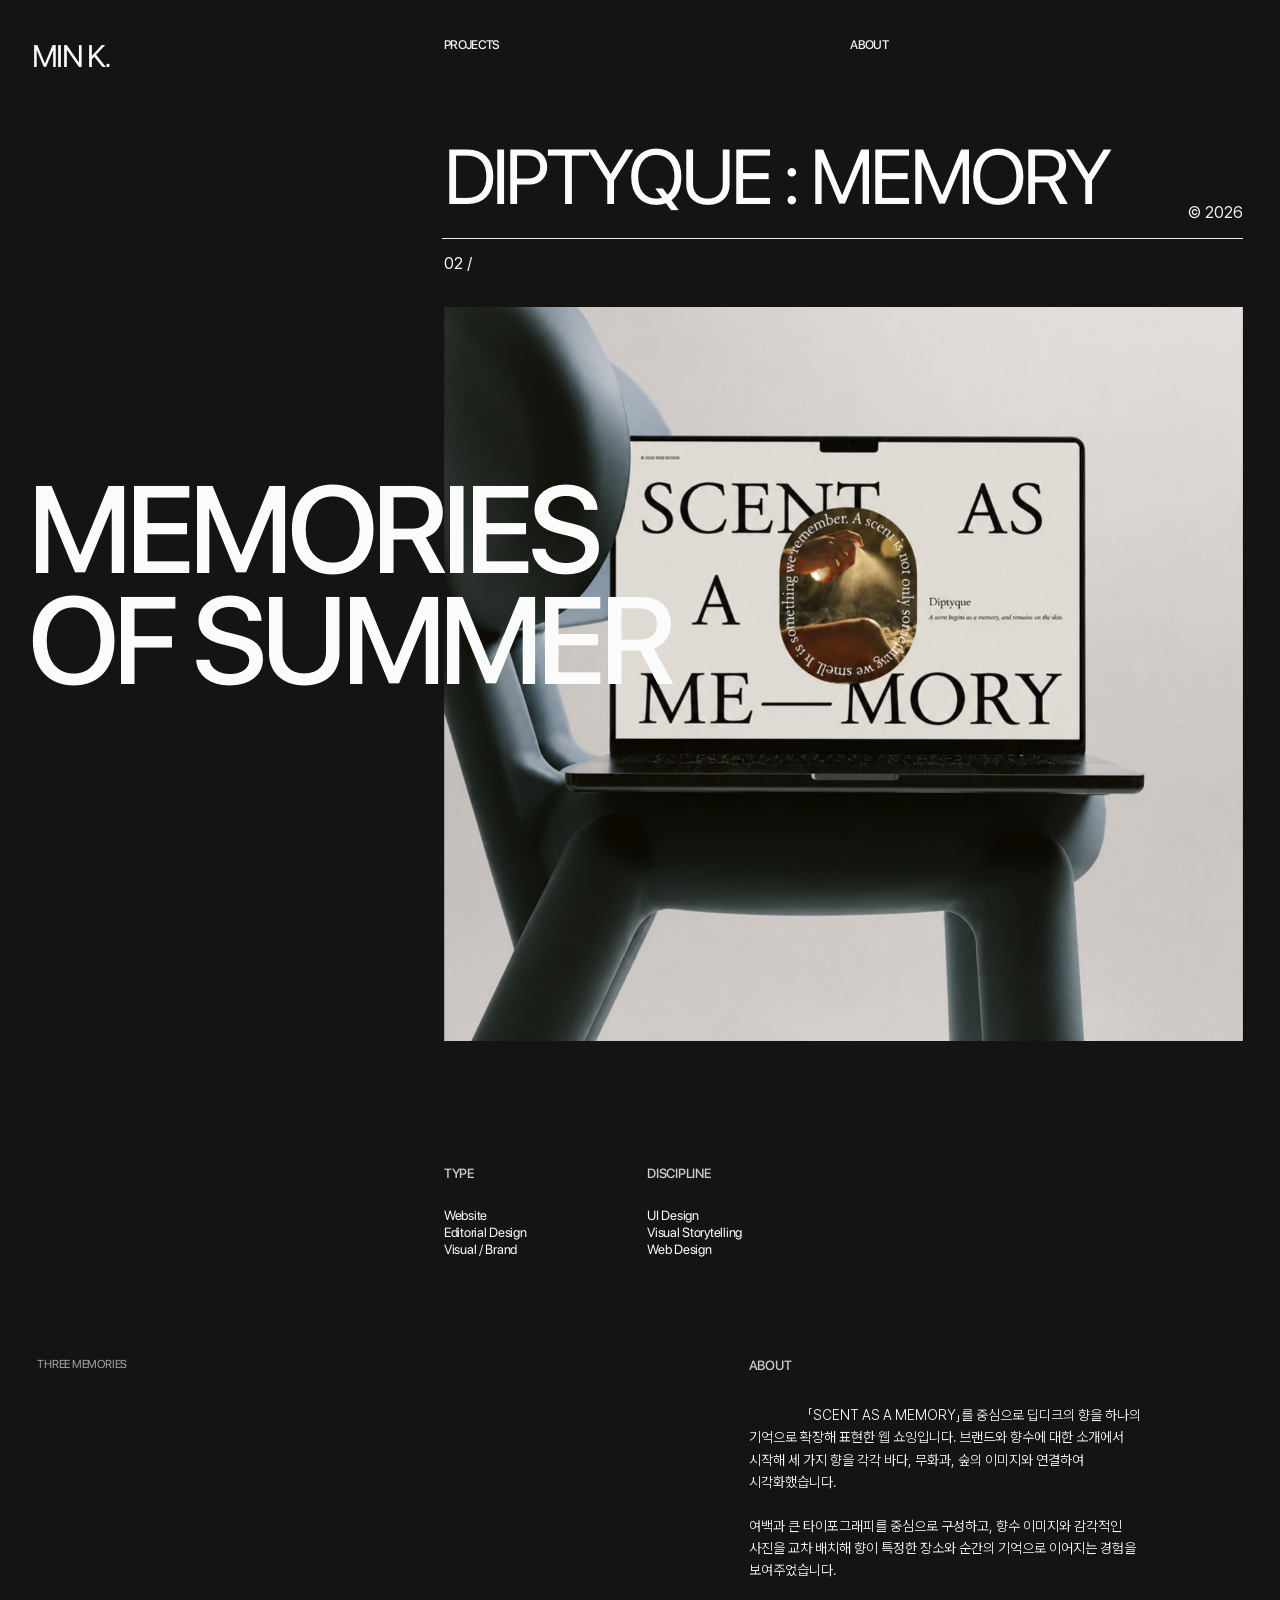
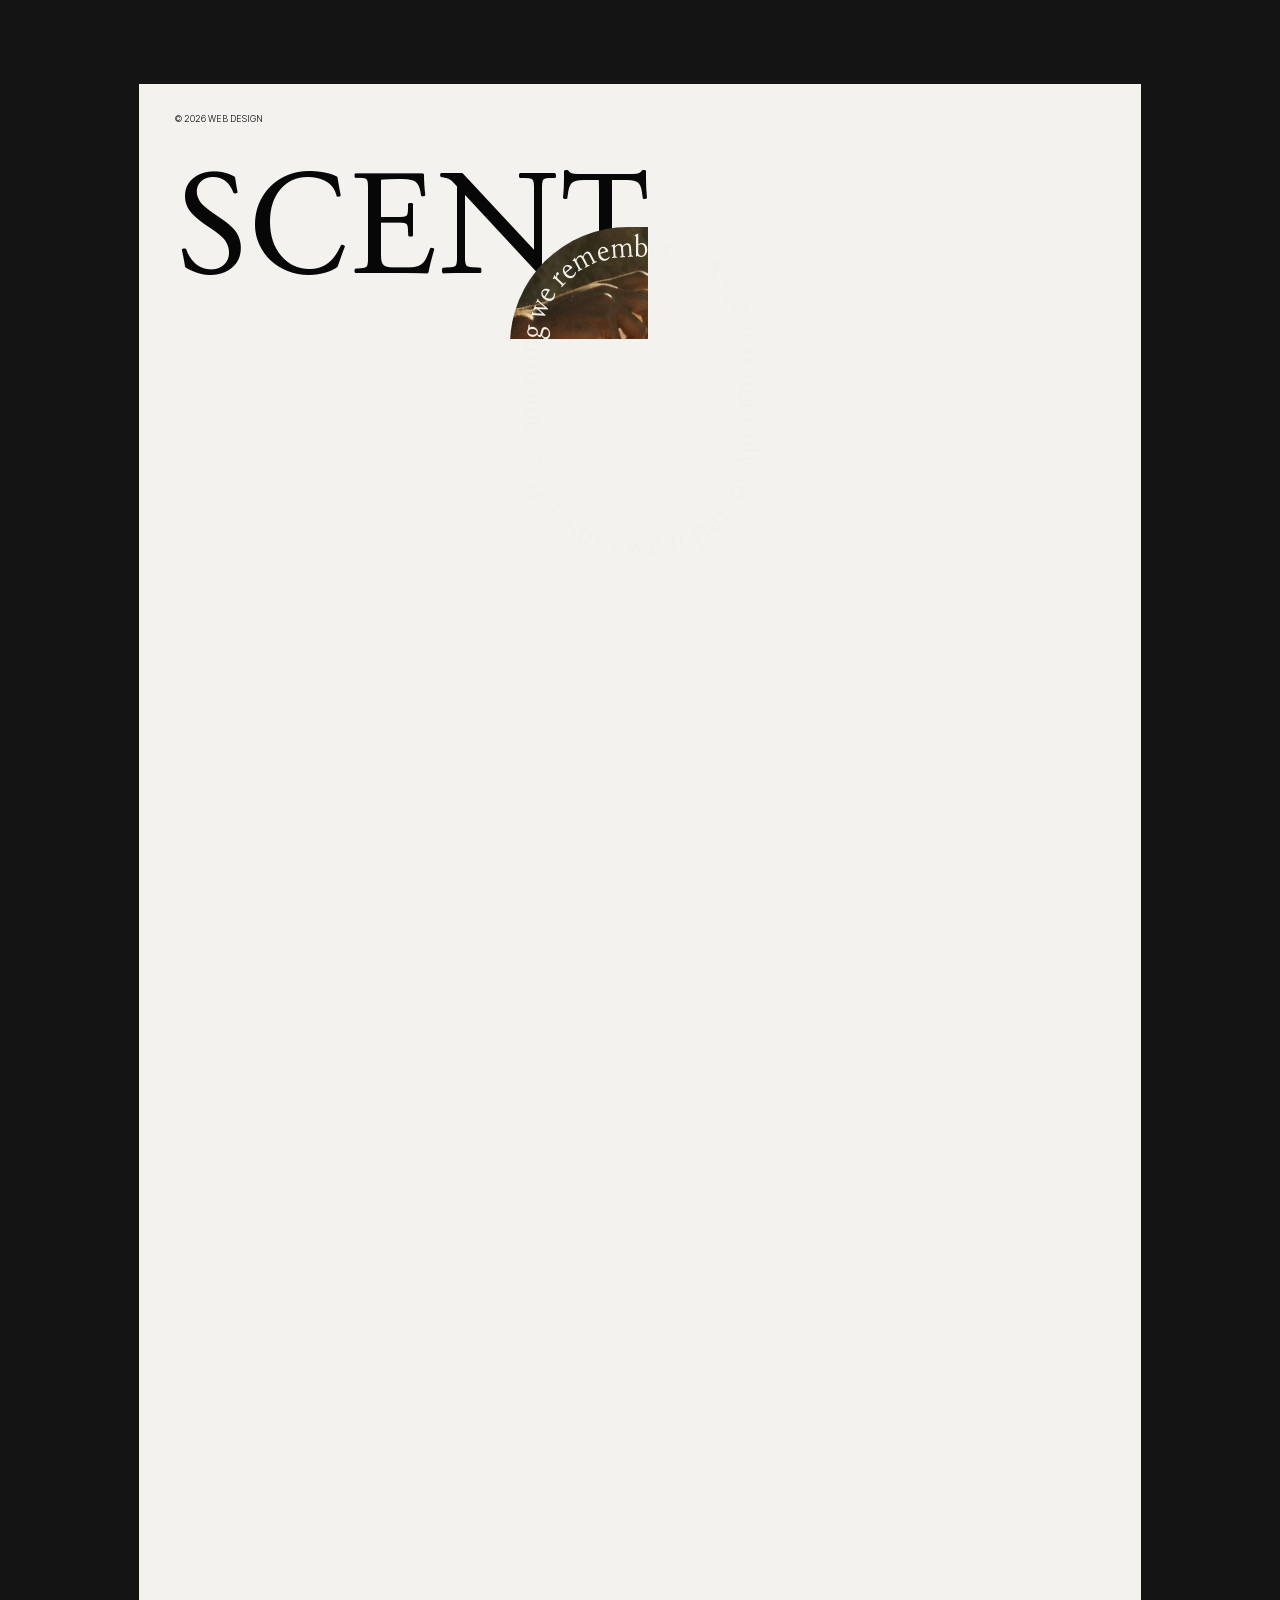
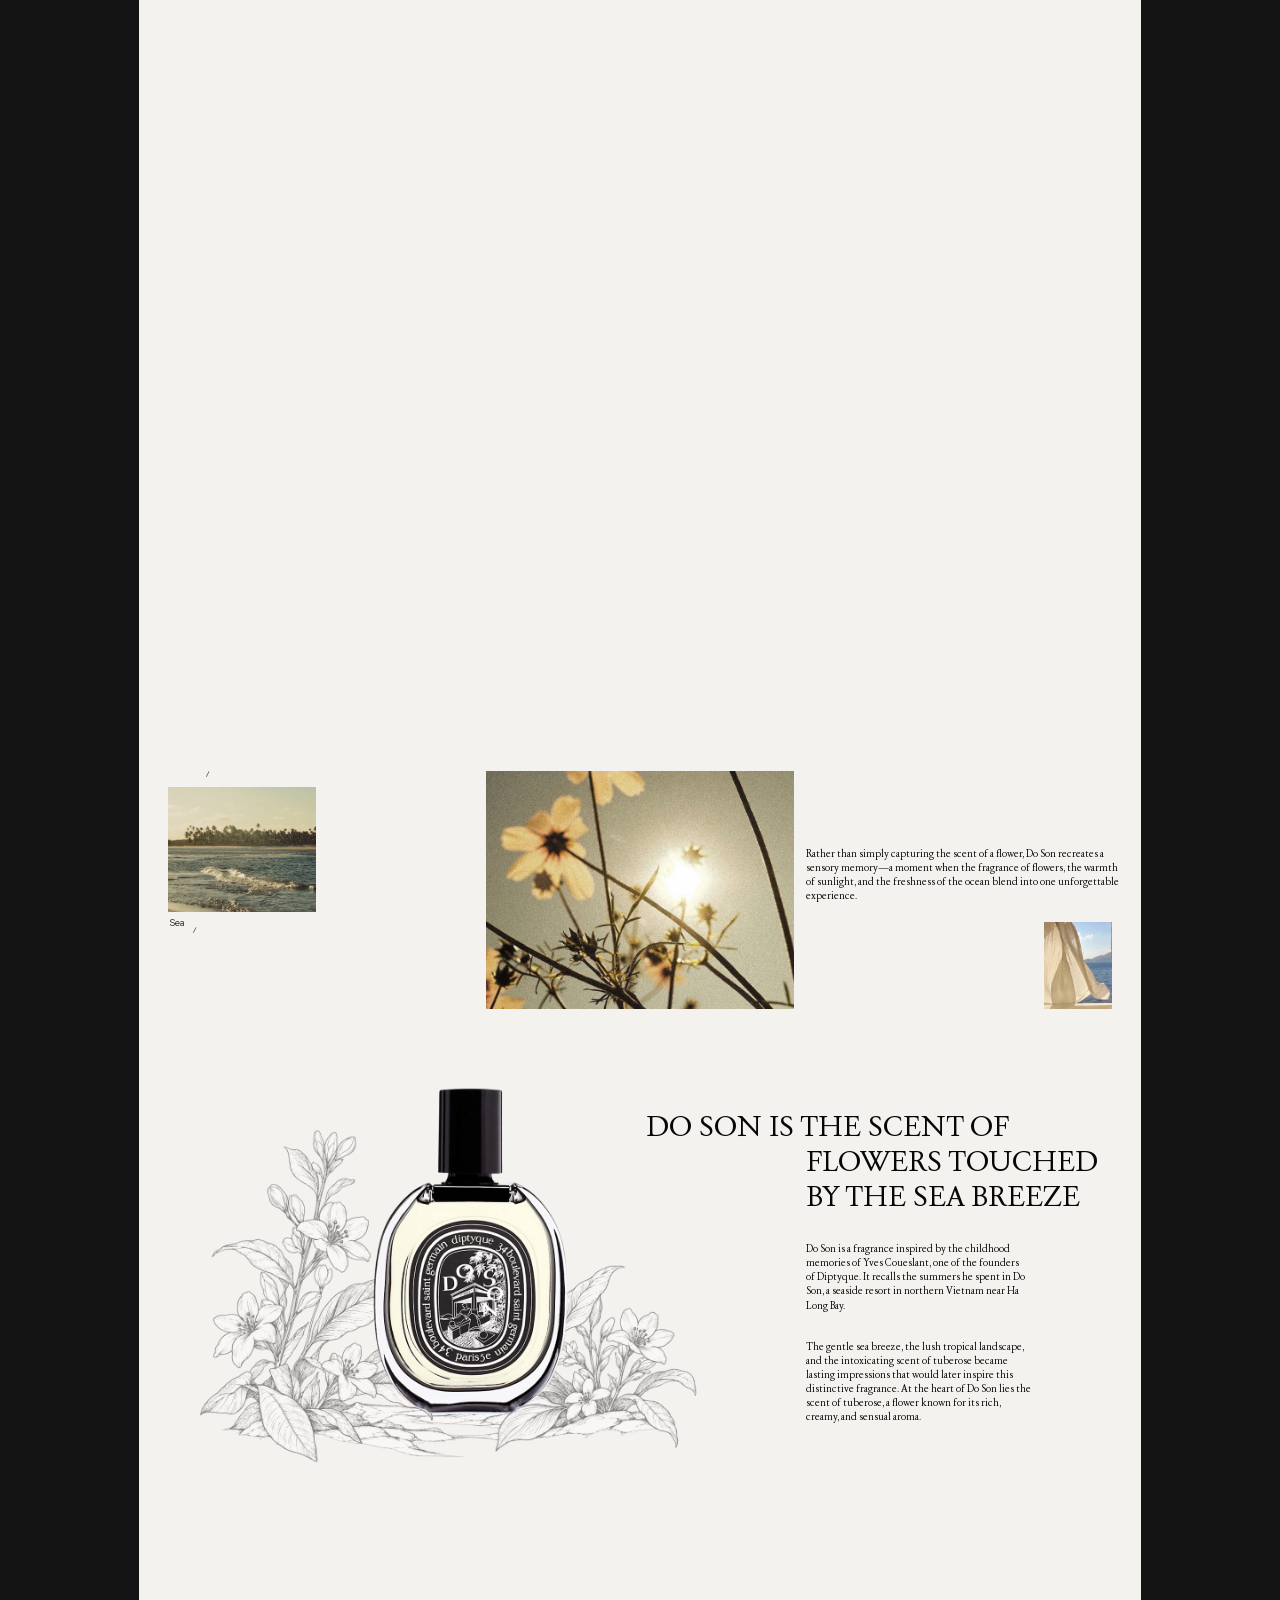
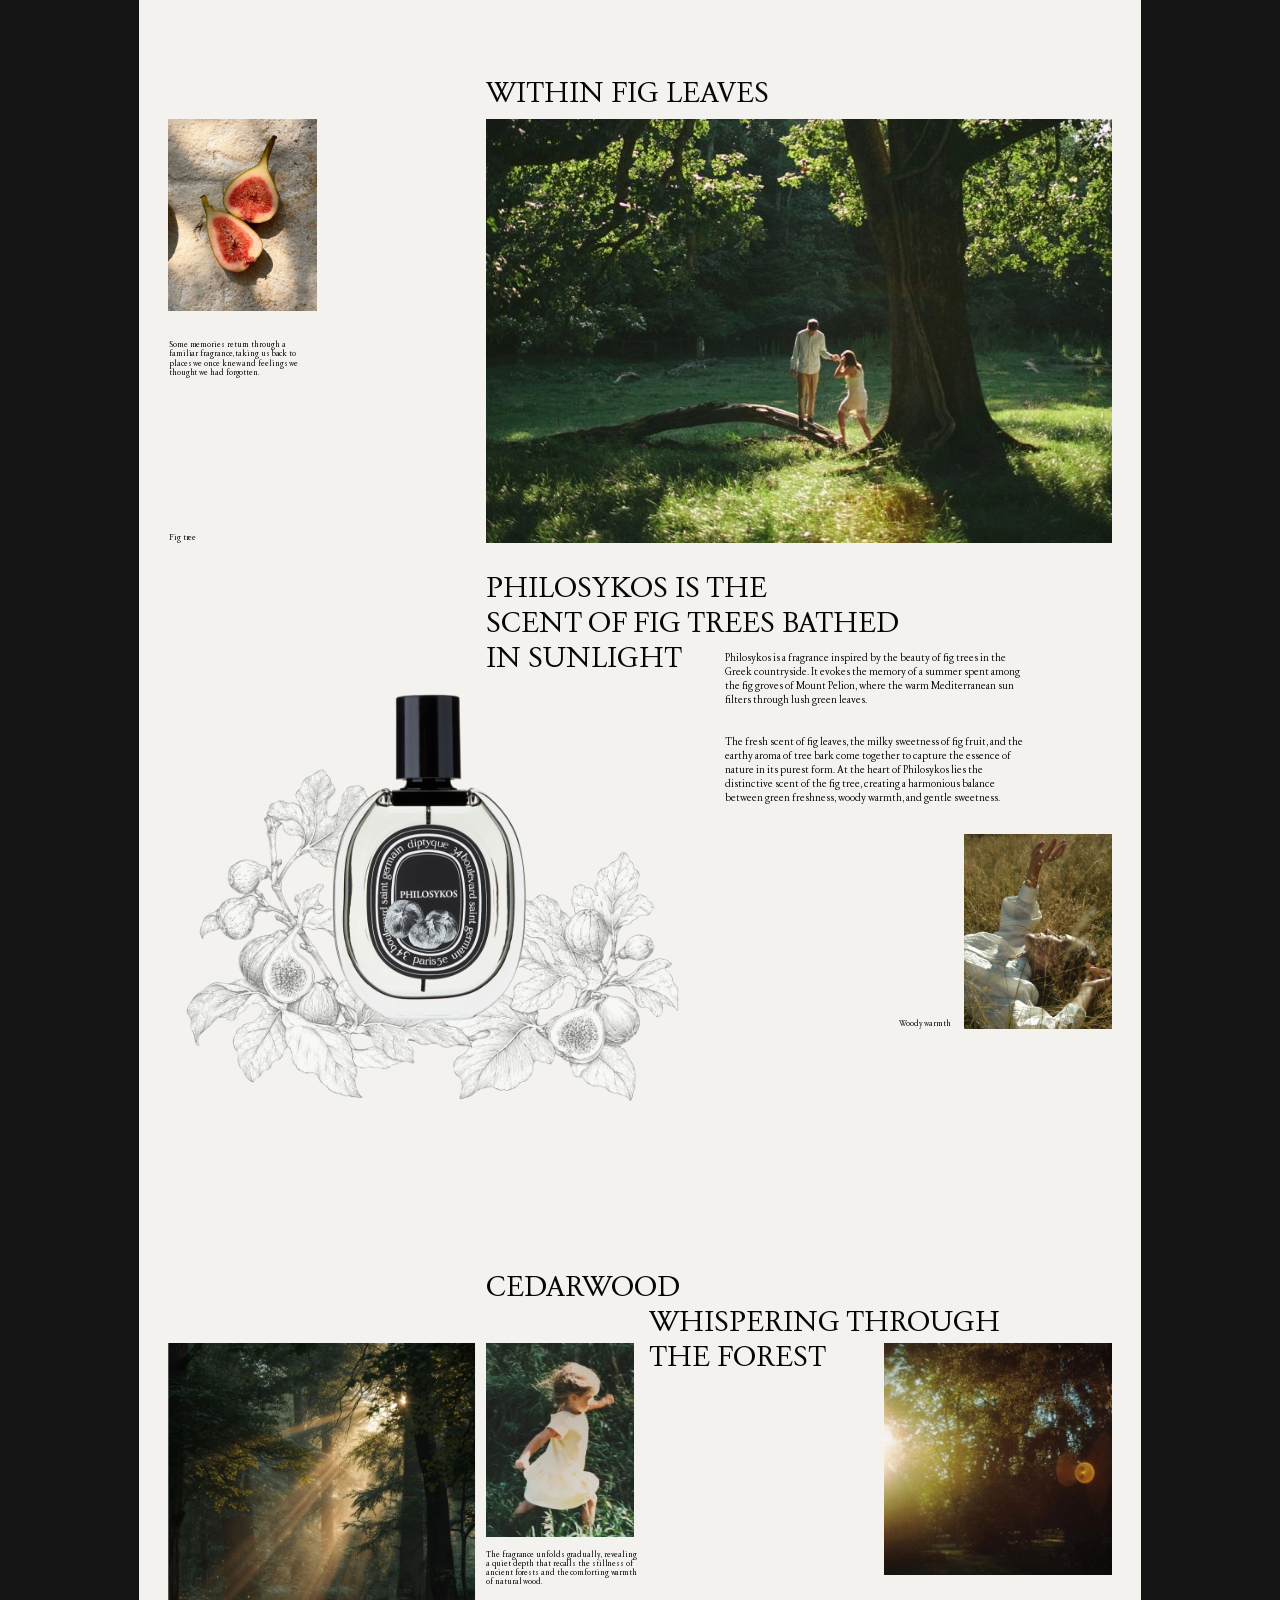
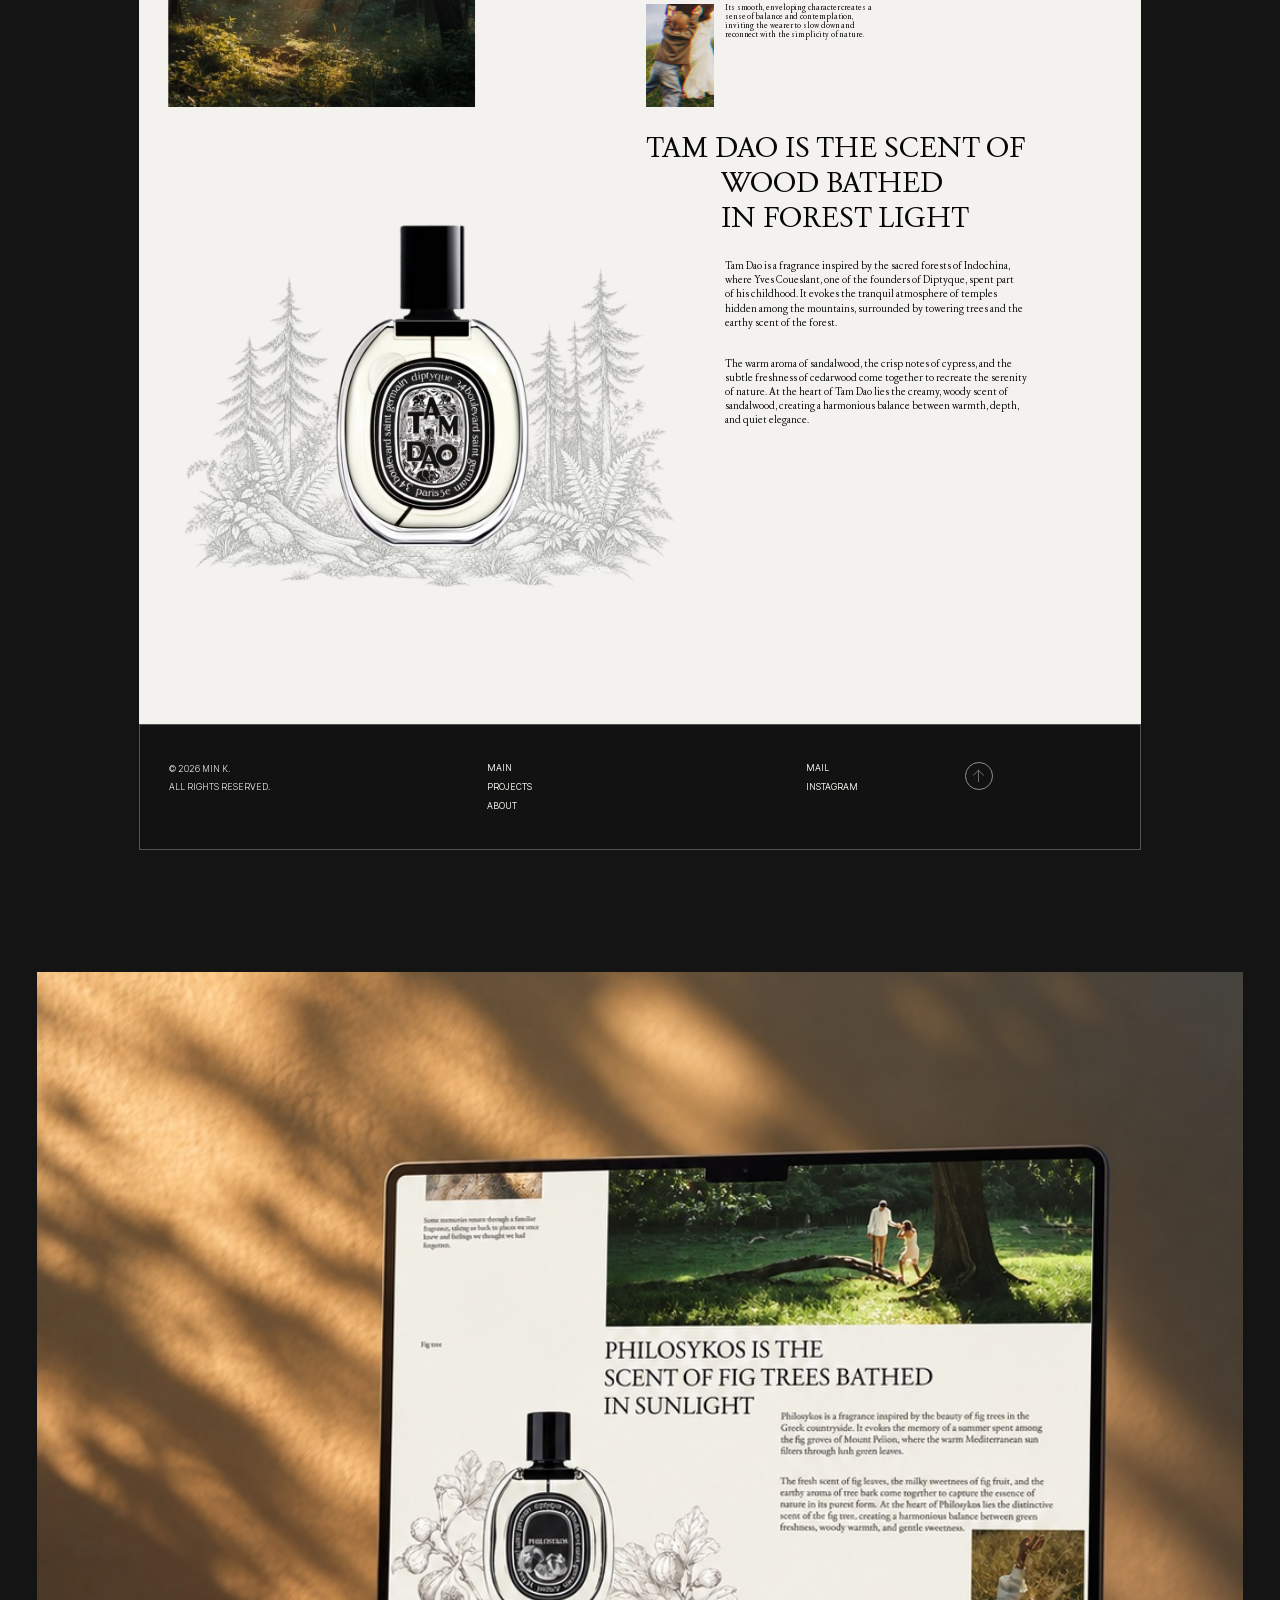
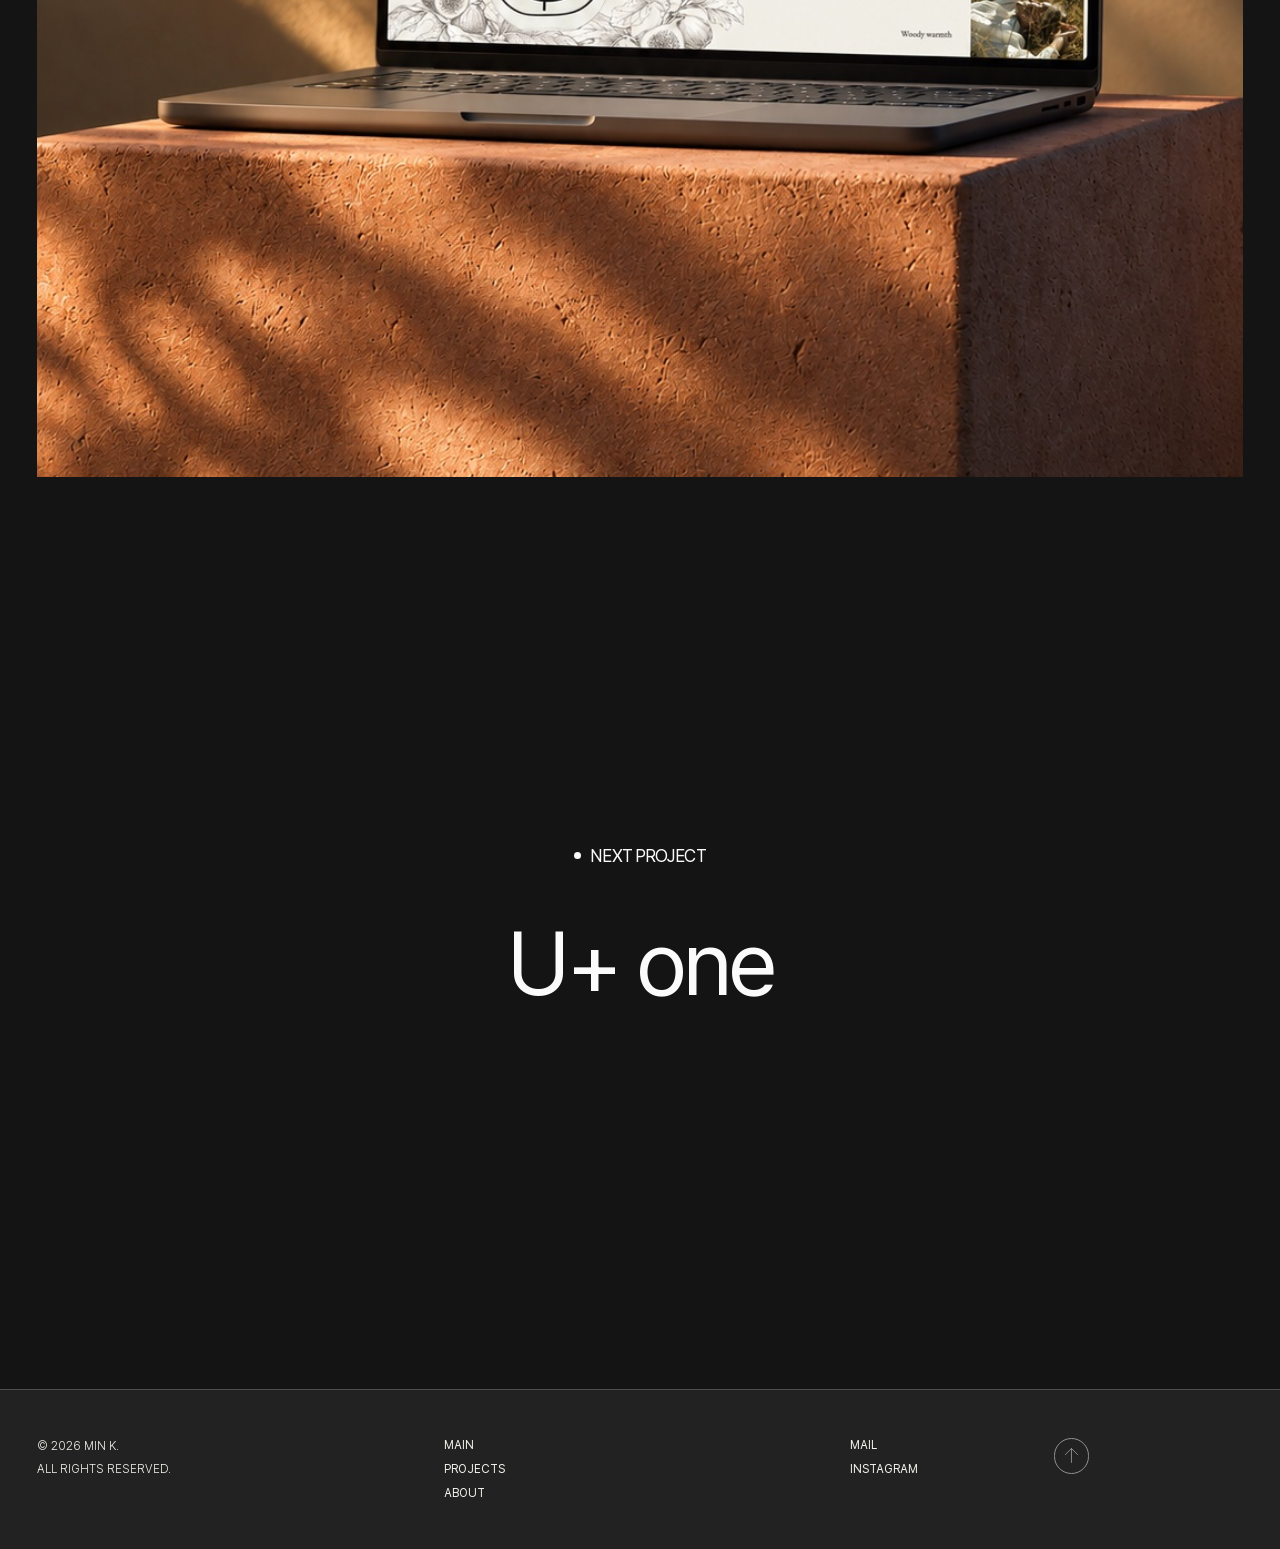
==== commit 1cc3ccc2: "Add U+ ONE and NORDLY pages, update main page - Main: reorder PROJECTS list, add DISCIPLINE column a" ====
--- a/diptyque.html
+++ b/diptyque.html
@@ -148,7 +148,7 @@
 
     <section class="next wrap">
       <p class="next__label"><img decoding="async" class="dot" src="assets/common/dot-next.svg" alt="">NEXT PROJECT</p>
-      <a class="next__link" href="index.html#work">U+ one</a>
+      <a class="next__link" href="uplus.html">U+ one</a>
     </section>
   </main>
 
--- a/css/style.css
+++ b/css/style.css
@@ -468,9 +468,72 @@
 }
 a.plist__row:hover { color: var(--accent); }
 
+/* ---------- MAIN: awards ---------- */
+
+.awards { padding-top: 20.7rem; }
+.awards .section-title { font-family: var(--font-sf); }
+.alist {
+  grid-column: 1 / -1;
+  display: grid;
+  grid-template-columns: subgrid;
+  margin-top: 13.3rem;
+}
+.alist__row {
+  grid-column: 1 / -1;
+  display: grid;
+  grid-template-columns: subgrid;
+  align-items: center;
+  position: relative;
+}
+.alist__row--2 { margin-top: 15.6rem; }
+.alist__row--3 { margin-top: 15.1rem; }
+/* 2px rule ending in a 10.7px dot, drawn from the left margin */
+.alist__line {
+  position: absolute;
+  left: 0;
+  top: 50%;
+  width: var(--len);
+  height: 0.2rem;
+  margin-top: -0.1rem;
+  background: var(--fg);
+  transform-origin: 0 50%;
+}
+.alist__line::after {
+  content: "";
+  position: absolute;
+  right: -0.533rem;
+  top: 50%;
+  width: 1.067rem;
+  height: 1.067rem;
+  margin-top: -0.533rem;
+  border-radius: 50%;
+  background: var(--fg);
+}
+.alist__row--1 .alist__line { --len: 43.2rem; }
+.alist__row--2 .alist__line { --len: 21.6rem; }
+.alist__row--3 .alist__line { --len: 36.5rem; }
+.alist__name {
+  grid-column: 1 / span 7;
+  justify-self: end;
+  font-family: var(--font-pre);
+  font-weight: 500;
+  font-size: max(24px, 4.8rem);
+  line-height: 0.9;
+  letter-spacing: -0.05em;
+  white-space: nowrap;
+}
+.alist__row--3 .alist__name { margin-right: -0.9rem; }
+.alist__desc {
+  grid-column: 9 / -1;
+  font-family: var(--font-sf);
+  font-size: max(13px, 2rem);
+  line-height: 1.3;
+  letter-spacing: -0.02em;
+}
+
 /* ---------- MAIN: select projects ---------- */
 
-.work { padding-top: 38rem; }
+.work { padding-top: 44.2rem; padding-bottom: 8.4rem; }
 .work .section-title { font-family: var(--font-pre); }
 .chips {
   grid-column: 1 / -1;
@@ -502,10 +565,11 @@
   transition: opacity var(--dur) var(--ease-io);
 }
 .card.is-dim { opacity: 0.15; pointer-events: none; }
-.card--story { grid-column: 1 / span 4; }
-.card--diptyque { grid-column: 5 / span 4; }
-.card--uplus { grid-column: 5 / span 4; grid-row: 2; }
-.card--nordly { grid-column: 9 / span 4; grid-row: 2; }
+.card--feeld { grid-column: 1 / span 4; }
+.card--epilog { grid-column: 5 / span 4; }
+.card--story { grid-column: 1 / span 4; grid-row: 2; }
+.card--diptyque { grid-column: 5 / span 4; grid-row: 2; }
+.card--uplus { grid-column: 9 / span 4; grid-row: 2; }
 
 .card__media {
   position: relative;
@@ -548,6 +612,15 @@
   font-size: max(18px, 2.8rem);
   line-height: 0.9;
   letter-spacing: -0.02em;
+}
+.card__note {
+  margin-left: 1.2rem;
+  font-family: var(--font-sf);
+  font-weight: 400;
+  font-size: max(11px, 1.5rem);
+  line-height: 1.3;
+  letter-spacing: -0.02em;
+  white-space: nowrap;
 }
 .card__desc {
   margin-top: 1.38rem;
@@ -1323,11 +1396,22 @@
   .plist__cat { grid-column: 3; font-size: 1.2rem; text-align: right; color: var(--muted); }
 
   /* select projects */
-  .work { padding-top: 14rem; }
+  .work { padding-top: 14rem; padding-bottom: 0; }
   .chips { gap: 1rem; margin-top: 2.4rem; }
   .chip { font-size: 1.2rem; padding: 0.6rem 1.4rem; }
   .cards { margin-top: 3.2rem; row-gap: 5rem; }
-  .card--story, .card--diptyque, .card--uplus, .card--nordly { grid-column: 1 / -1; grid-row: auto; }
+  .card--feeld, .card--epilog, .card--story, .card--diptyque, .card--uplus { grid-column: 1 / -1; grid-row: auto; }
+  .card__title { display: flex; flex-wrap: wrap; align-items: baseline; gap: 0.4rem 0.8rem; }
+  .card__note { margin-left: 0; font-size: 1.2rem; }
+
+  /* awards */
+  .awards { padding-top: 14rem; }
+  .alist { margin-top: 4rem; row-gap: 3.2rem; }
+  .alist__row { grid-template-columns: minmax(0, 1fr); row-gap: 1rem; margin-top: 0; padding-left: 4.4rem; }
+  .alist__row .alist__line { --len: 2.8rem; top: 1.1rem; margin-top: -0.1rem; }
+  .alist__name, .alist__desc { grid-column: 1; justify-self: start; margin-right: 0; }
+  .alist__name { font-size: 2.4rem; }
+  .alist__desc { font-size: 1.4rem; color: var(--muted); }
   .card__cap { margin-top: 1.8rem; padding-left: 2.6rem; }
   .card__cap .dot { width: 1rem; height: 1rem; top: 0.4rem; }
   .card__title { font-size: 2rem; }
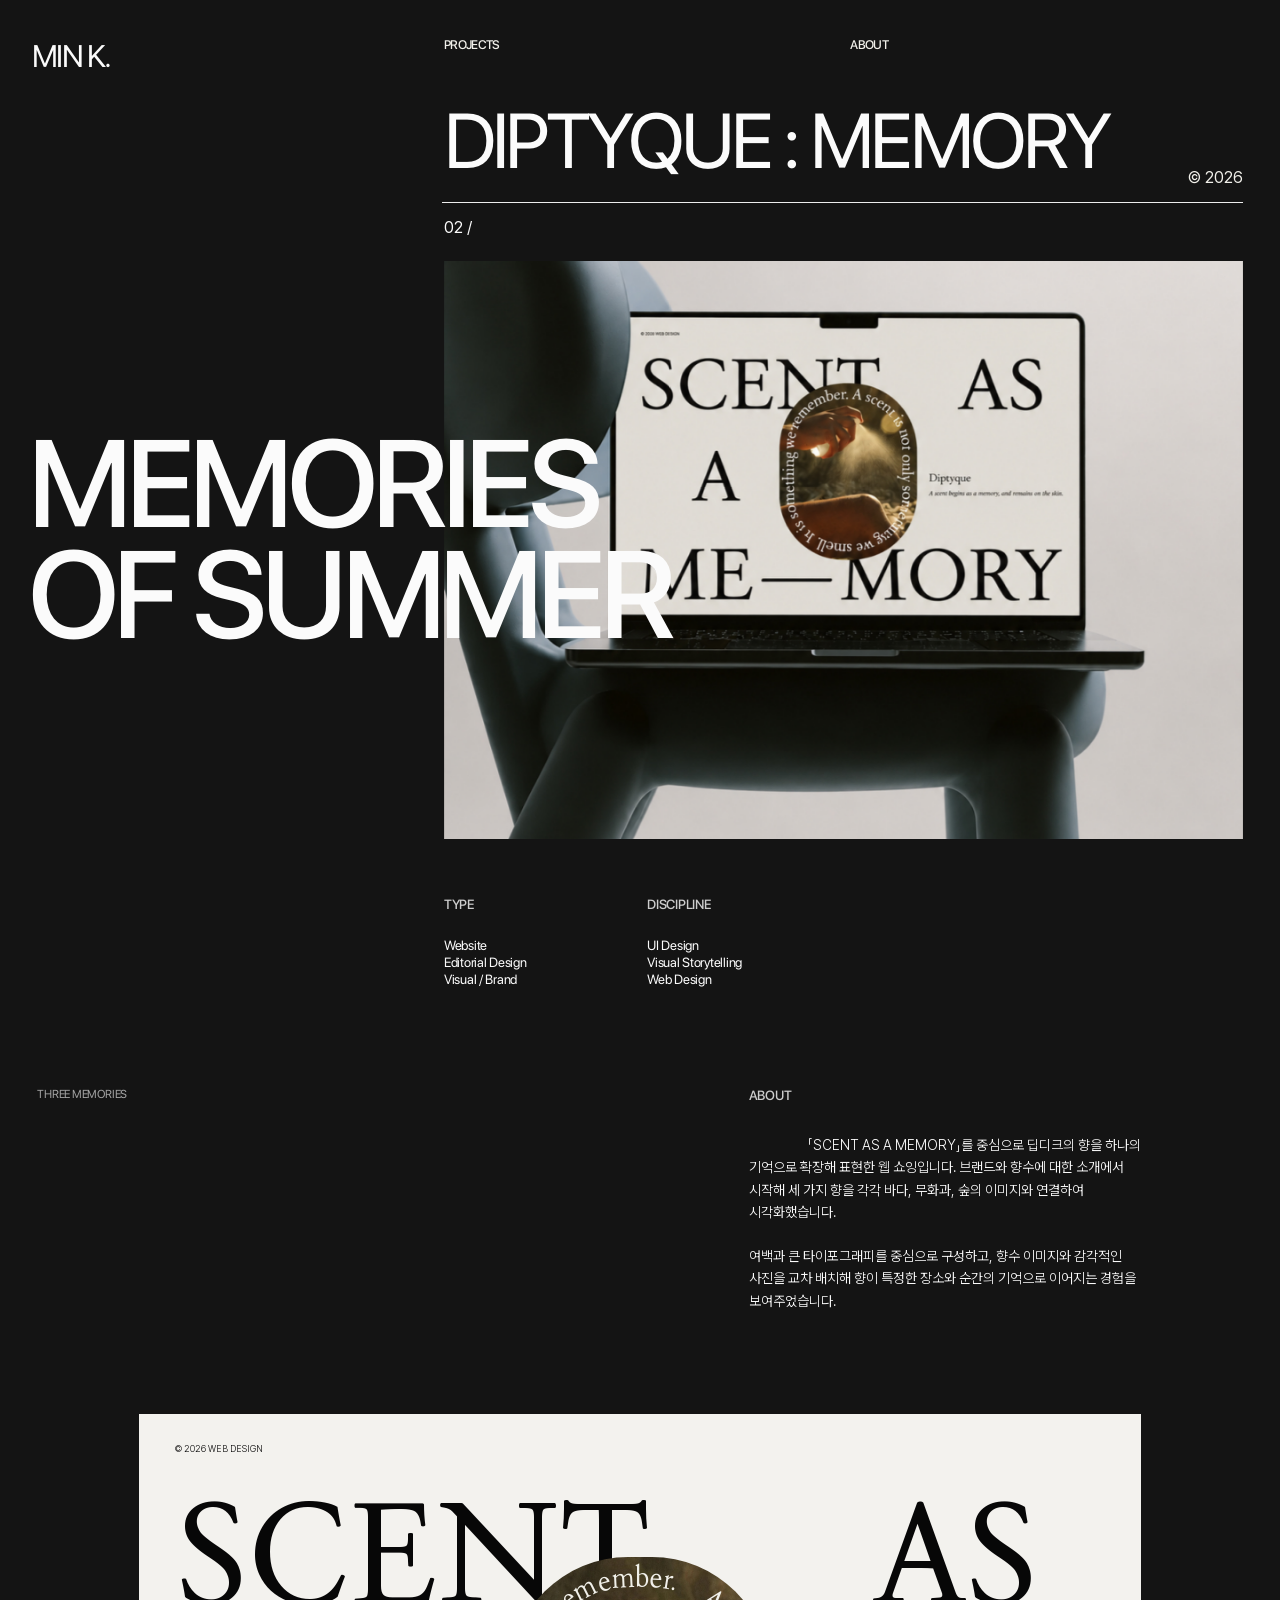
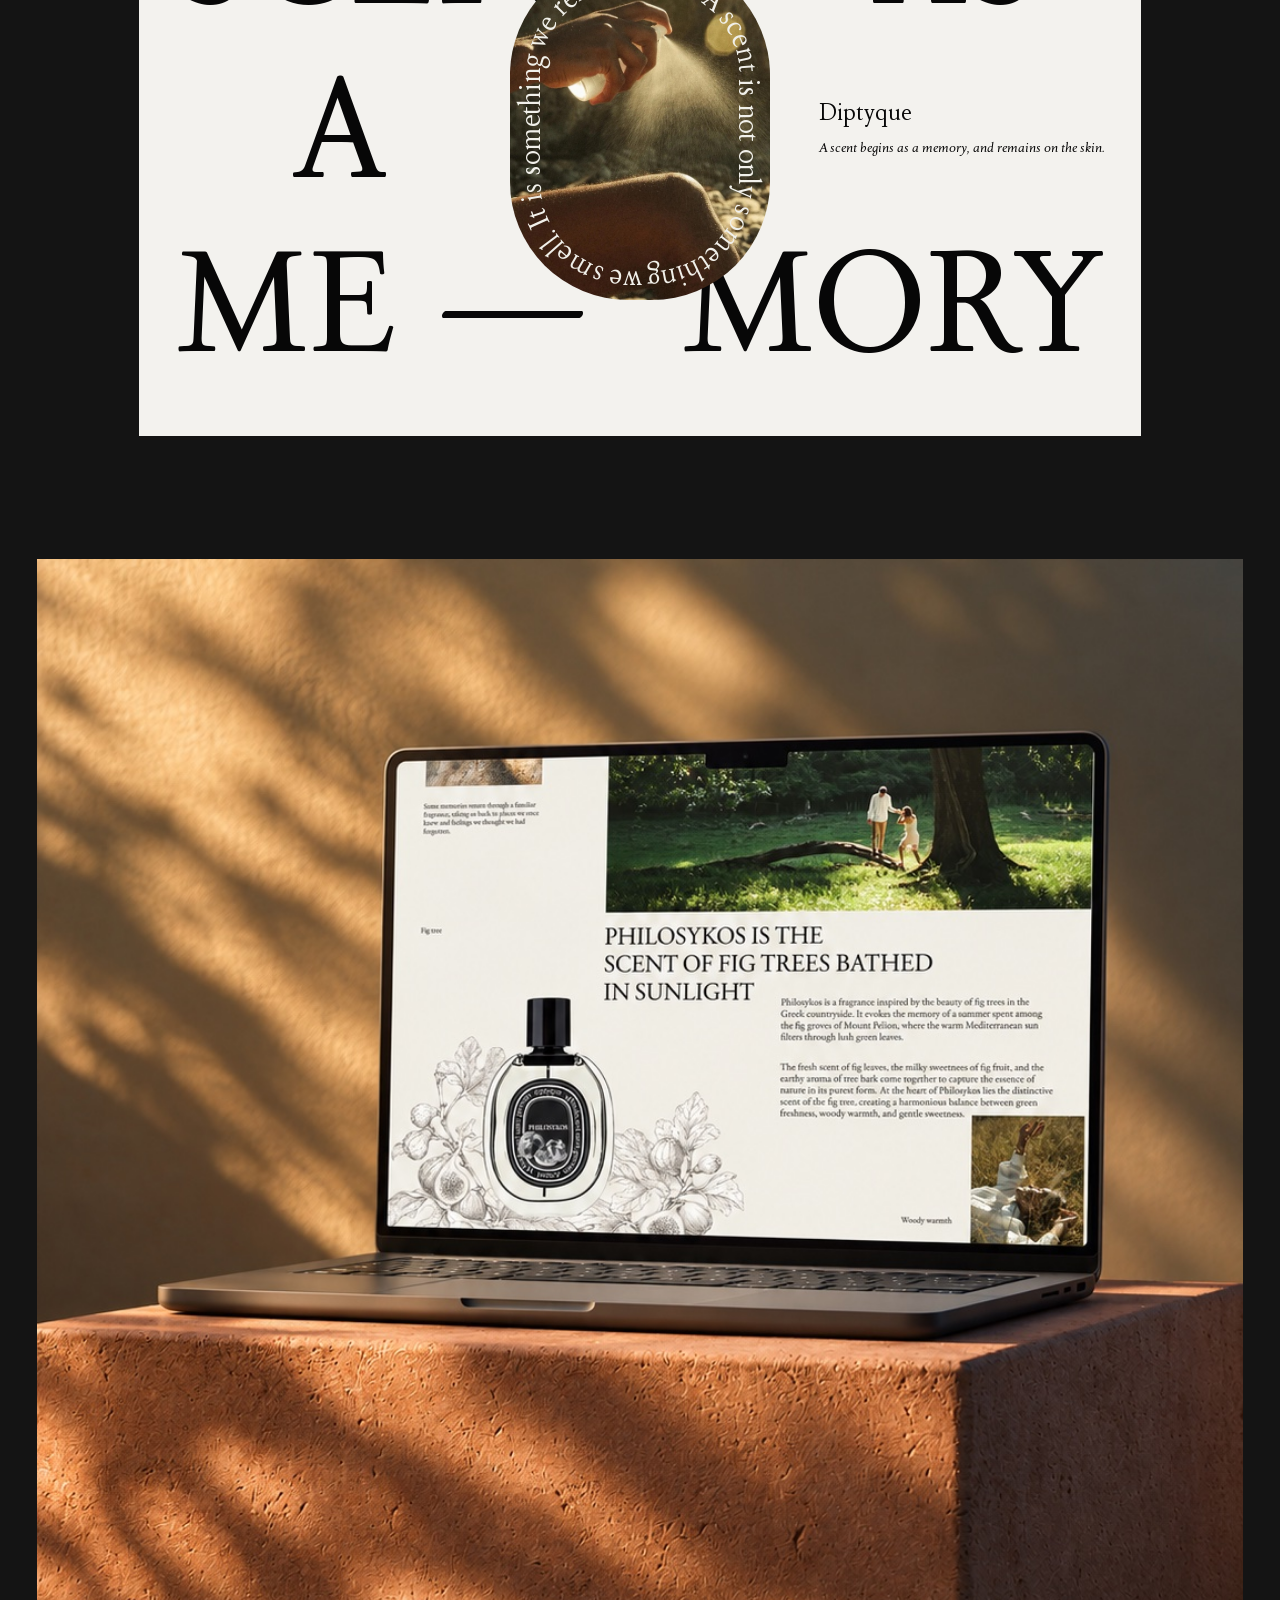
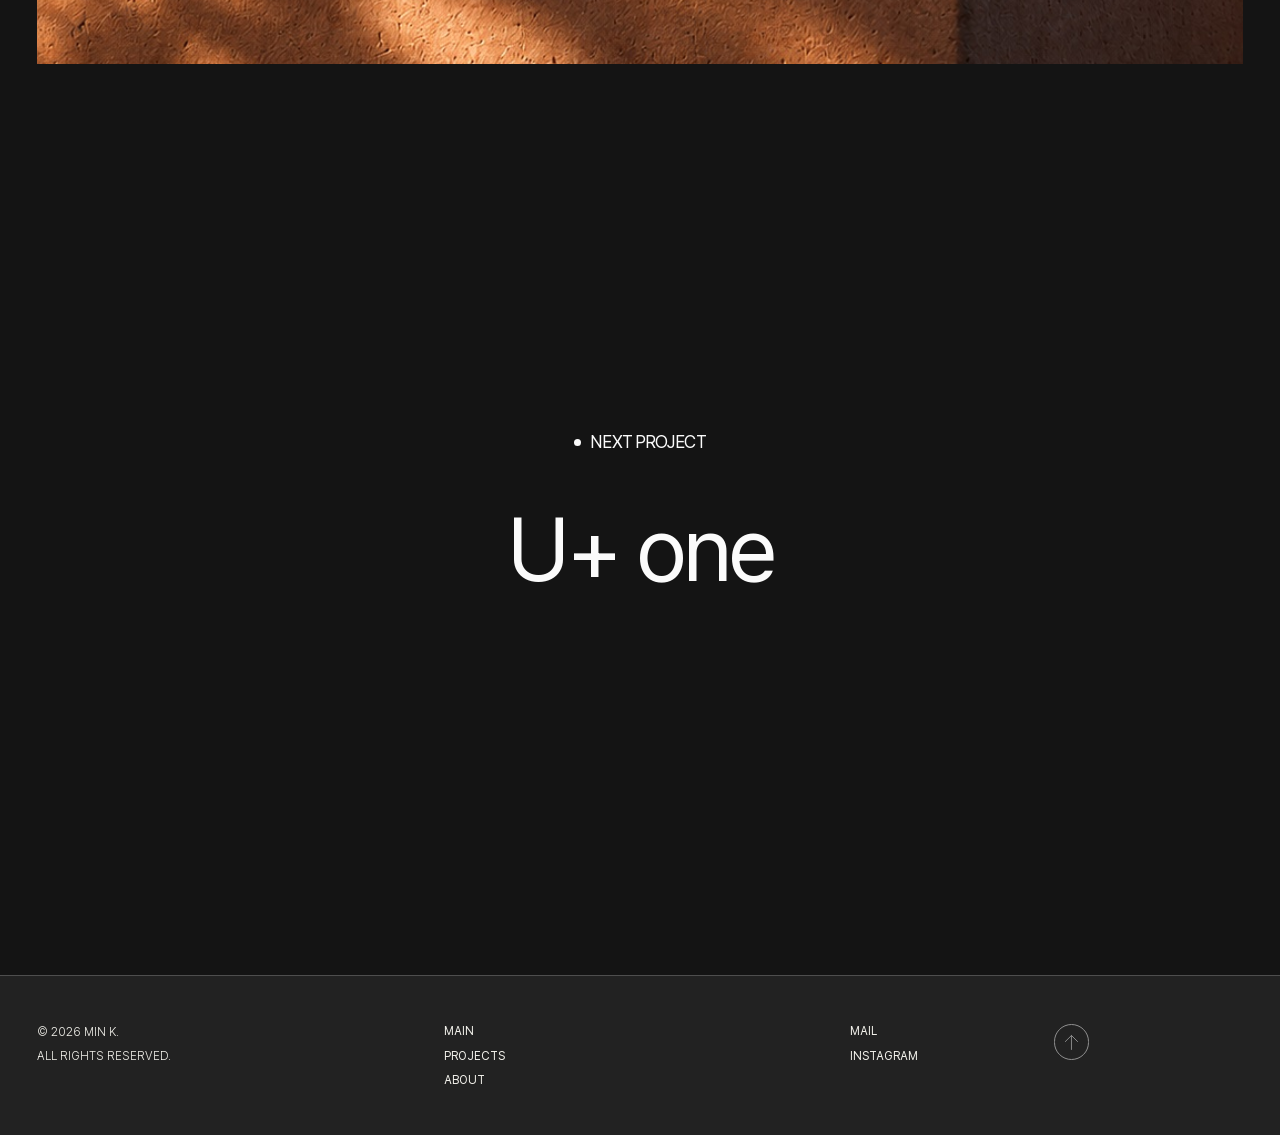
==== commit c82374c2: "Shorter hero photos on detail pages, scrollable DIPTYQUE web showing - 10 STORYTELLING and DIPTYQUE:" ====
--- a/diptyque.html
+++ b/diptyque.html
@@ -69,7 +69,7 @@
     </section>
 
     <section class="wrap grid">
-      <div class="ws-holder">
+      <div class="ws-holder" role="region" tabindex="0" aria-label="DIPTYQUE : MEMORY 웹 화면 — 이 영역 안에서 스크롤해 전체를 볼 수 있어요">
 <div class="ws" role="img" aria-label="DIPTYQUE : MEMORY 웹 쇼잉 — SCENT AS A MEMORY 에디토리얼 웹 디자인">
         <div class="ab cover" style="left:3.889cqw;top:496.944cqw;width:49.705cqw;height:33.137cqw;opacity:.3"><img decoding="async" src="assets/diptyque/i67.png" alt="" loading="lazy"></div>
         <div class="ab cover" style="left:3.889cqw;top:387.431cqw;width:50.833cqw;height:33.889cqw;opacity:.5"><img decoding="async" src="assets/diptyque/i66.png" alt="" loading="lazy"></div>
--- a/css/style.css
+++ b/css/style.css
@@ -632,9 +632,11 @@
 
 /* U+ ONE card */
 .card--uplus .card__media > img.cover { object-position: 50% 65.5%; }
+/* tint sits above the photo (which gets its own layer from the zoom/settle transforms) */
 .card--uplus .card__media::before {
   content: "";
   position: absolute;
+  z-index: 1;
   inset: 0;
   background-image:
     linear-gradient(rgba(0, 0, 0, 0.2), rgba(0, 0, 0, 0.2)),
@@ -642,7 +644,7 @@
 }
 .uplus__title {
   position: absolute;
-  z-index: 1;
+  z-index: 2;
   left: 50%;
   top: 8.16cqw;
   transform: translateX(-50%);
@@ -655,7 +657,7 @@
 }
 .uplus__icon {
   position: absolute;
-  z-index: 1;
+  z-index: 2;
   left: 77.78cqw;
   top: 70.52cqw;
   width: 16.33cqw;
@@ -760,7 +762,7 @@
 
 .p-hero { position: relative; }
 .p-title {
-  padding-top: 14.7rem;
+  padding-top: 10.7rem;
   align-items: end;
 }
 .p-title h1 {
@@ -795,8 +797,8 @@
 }
 .p-hero__img {
   grid-column: 5 / -1;
-  margin-top: 3.85rem;
-  aspect-ratio: 899 / 826;
+  margin-top: 2.65rem;
+  aspect-ratio: 900 / 651;
 }
 .p-hero__big {
   position: absolute;
@@ -813,7 +815,7 @@
 .p-hero__big span { display: block; }
 
 .p-meta {
-  margin-top: 14.2rem;
+  margin-top: 6.6rem;
   align-items: start;
 }
 .p-about { align-items: start; }
@@ -854,9 +856,8 @@
 
 /* ---------- 10 STORYTELLING ---------- */
 
-.story .p-hero__big { top: 49.1rem; }
+.story .p-hero__big { top: 43.9rem; }
 .story .p-hero__big span + span { padding-left: 23.6rem; }
-.story .p-hero__img img { object-position: 50% 53.4%; }
 .story .p-meta .info:nth-child(1) { grid-column: 9 / span 2; }
 .story .p-meta .info:nth-child(2) { grid-column: 11 / span 2; }
 .story .p-about { margin-top: 8.85rem; }
@@ -981,22 +982,32 @@
 }
 .next__link:hover,
 .next__link:focus-visible { color: var(--accent); }
-.story .next { margin-top: 39.4rem; padding-bottom: 43.3rem; }
+.story .next { margin-top: 39.4rem; padding-bottom: 73.6rem; }
 .diptyque .next { margin-top: 41.3rem; padding-bottom: 43.4rem; }
 
 /* ---------- DIPTYQUE : MEMORY ---------- */
 
-.diptyque .p-hero__big { top: 53.3rem; }
+.diptyque .p-hero__big { top: 48.1rem; }
 .diptyque .p-meta .info:nth-child(1) { grid-column: 5 / span 2; }
 .diptyque .p-meta .info:nth-child(2) { grid-column: 7 / span 2; }
 .diptyque .p-about { margin-top: 11.35rem; }
 .diptyque .p-about__body { grid-column: 8 / span 4; }
 .diptyque .indent { text-indent: 4.2em; }
 
+/* the artboard scrolls inside a browser-sized window (first screen of the design) instead of
+   stretching the page; the page carries on scrolling once the window reaches either end */
 .ws-holder {
   grid-column: 2 / span 10;
   margin-top: 11.5rem;
-}
+  aspect-ratio: 1128 / 700;
+  overflow-x: hidden;
+  overflow-y: auto;
+  overscroll-behavior-y: auto;
+  scrollbar-width: thin;
+  scrollbar-color: rgba(251, 251, 251, 0.35) transparent;
+  background: #f3f2ee;
+}
+.ws-holder:focus-visible { outline: 1px solid var(--fg); outline-offset: 4px; }
 
 /* Web Showing artboard — every value is cqw of its 1128px design width */
 .ws {
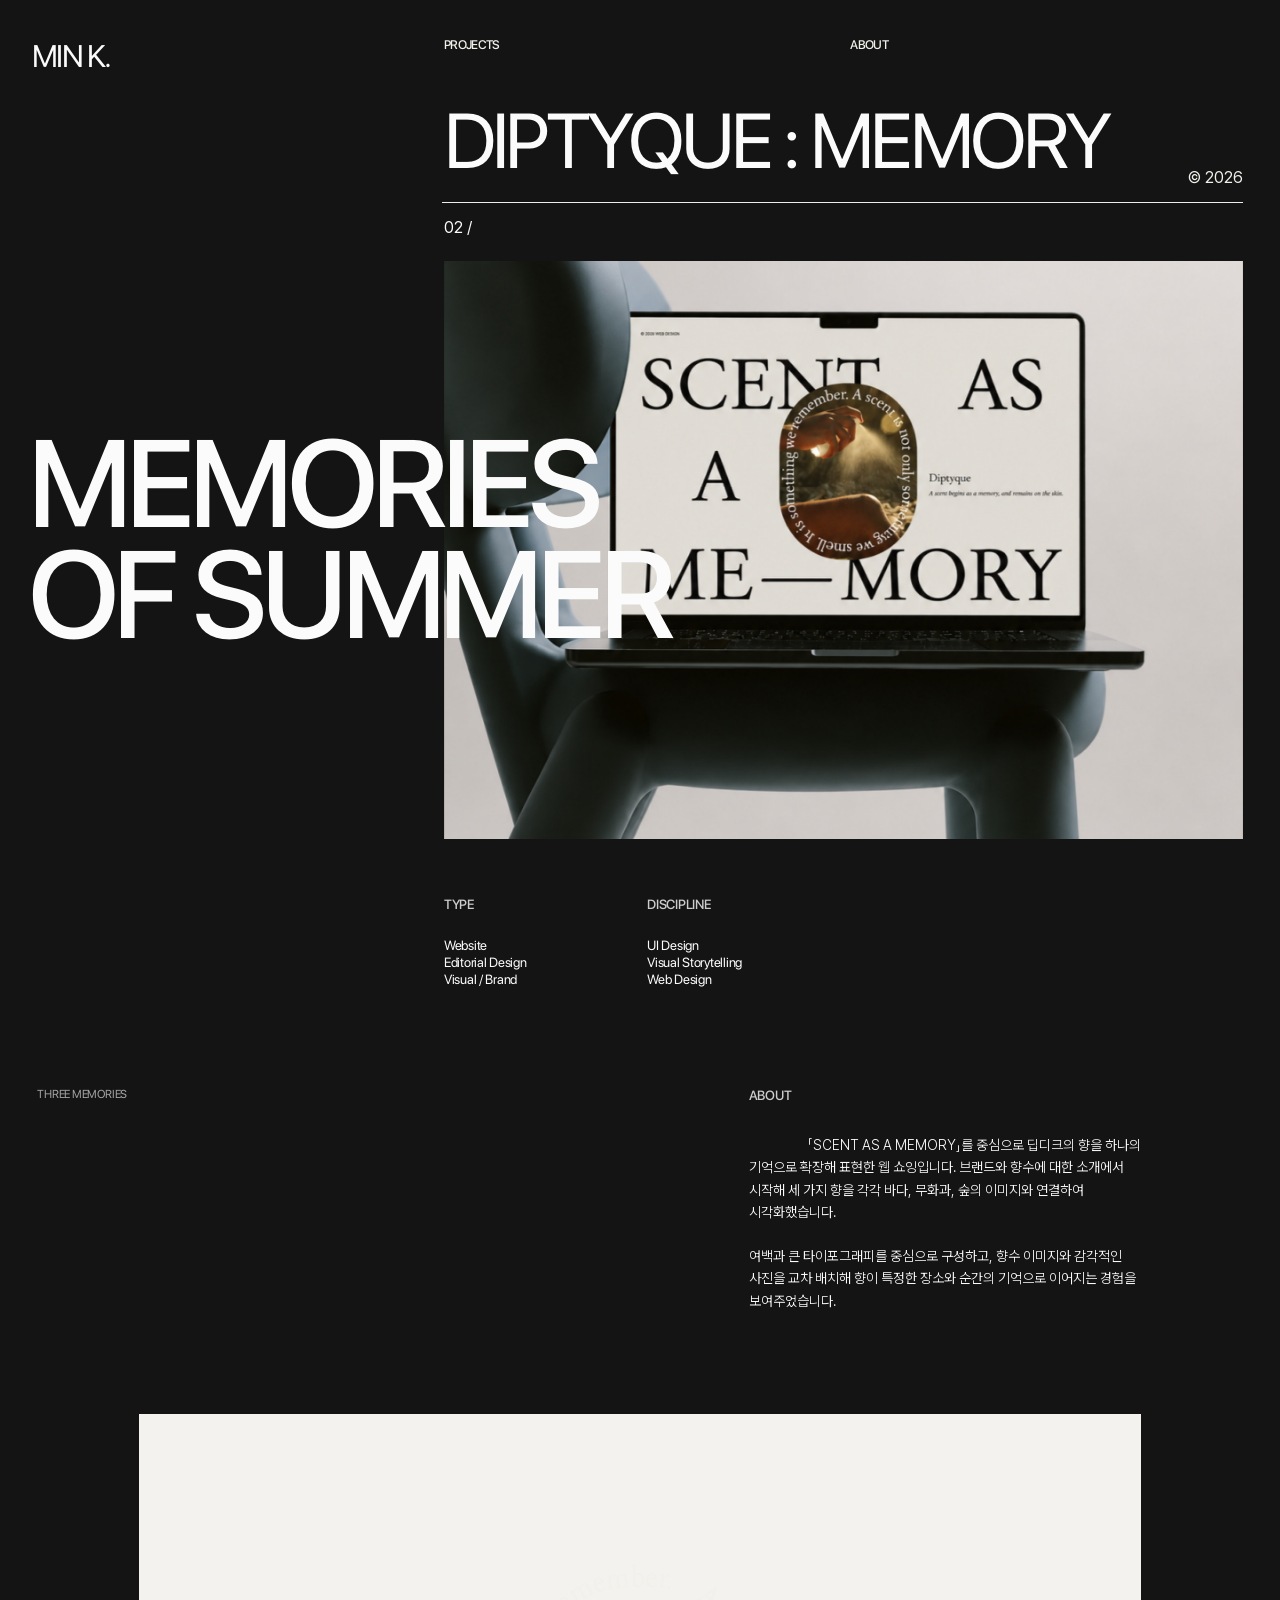
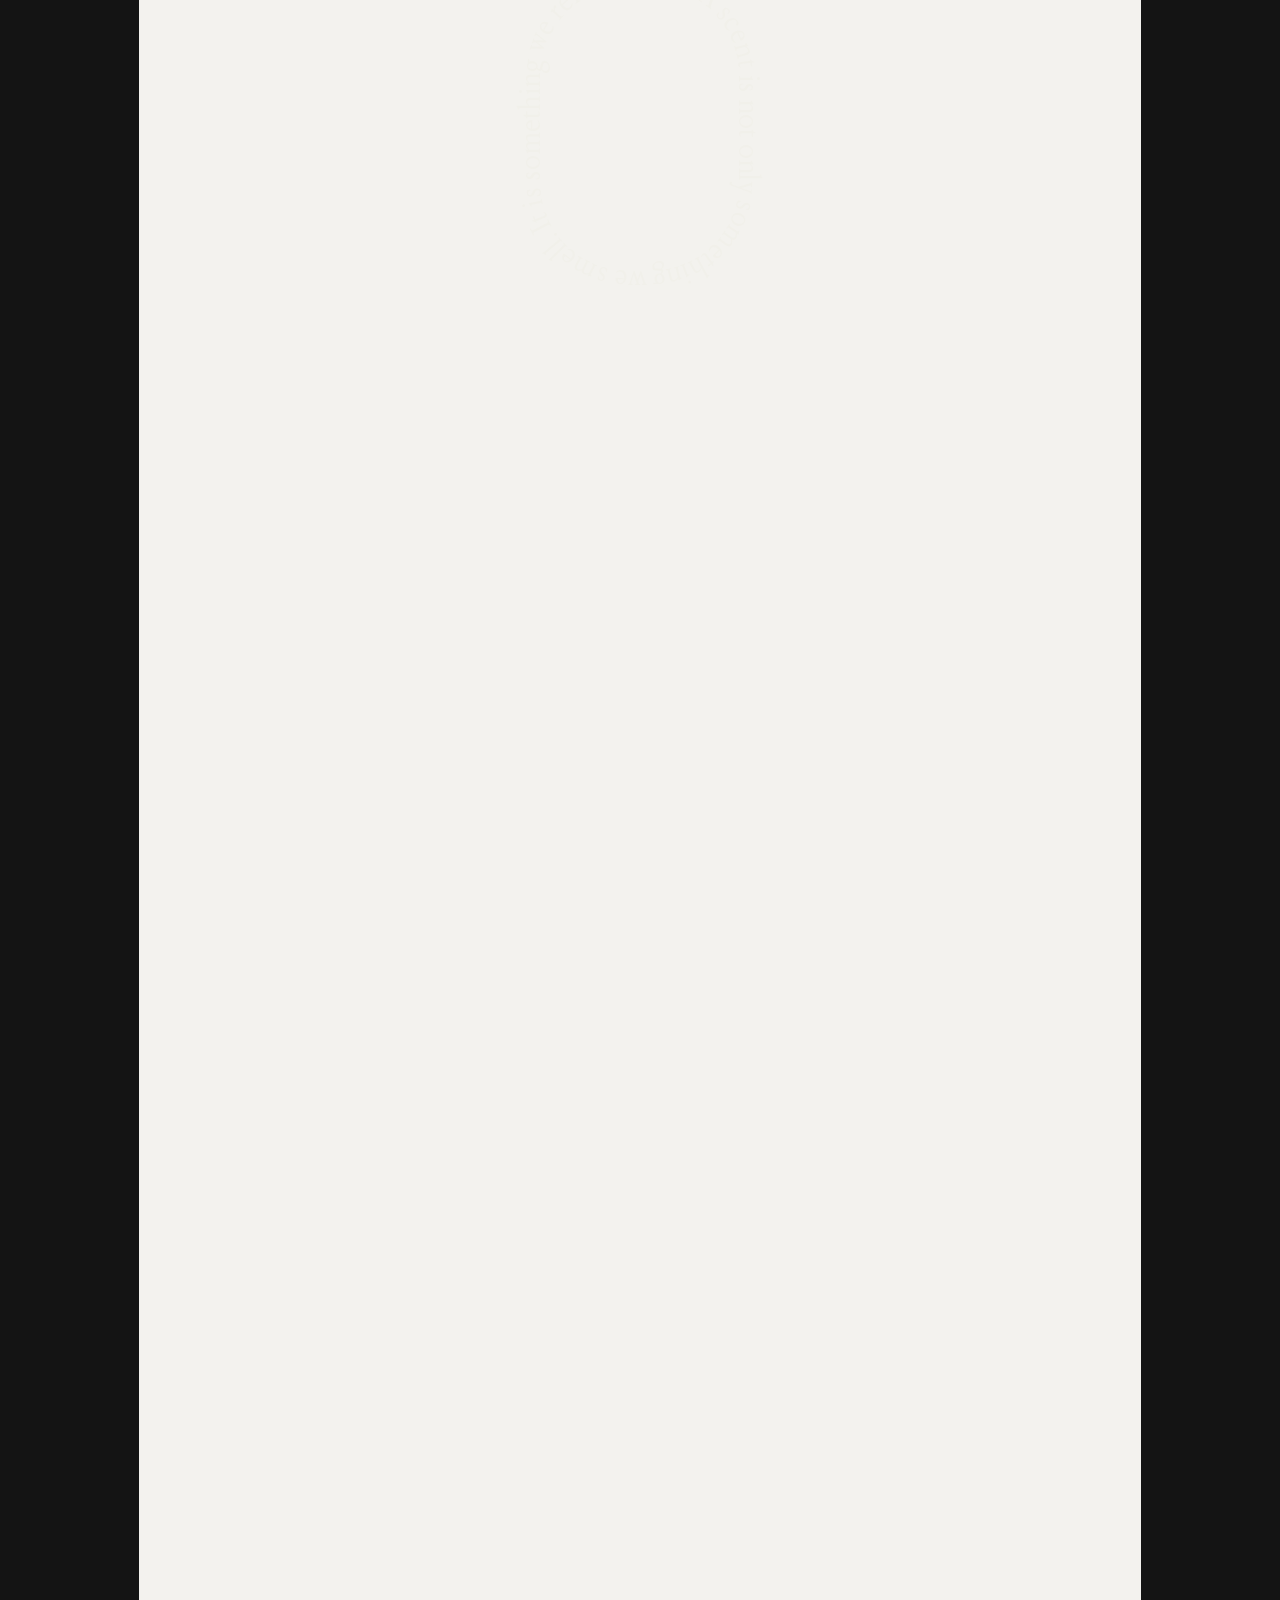
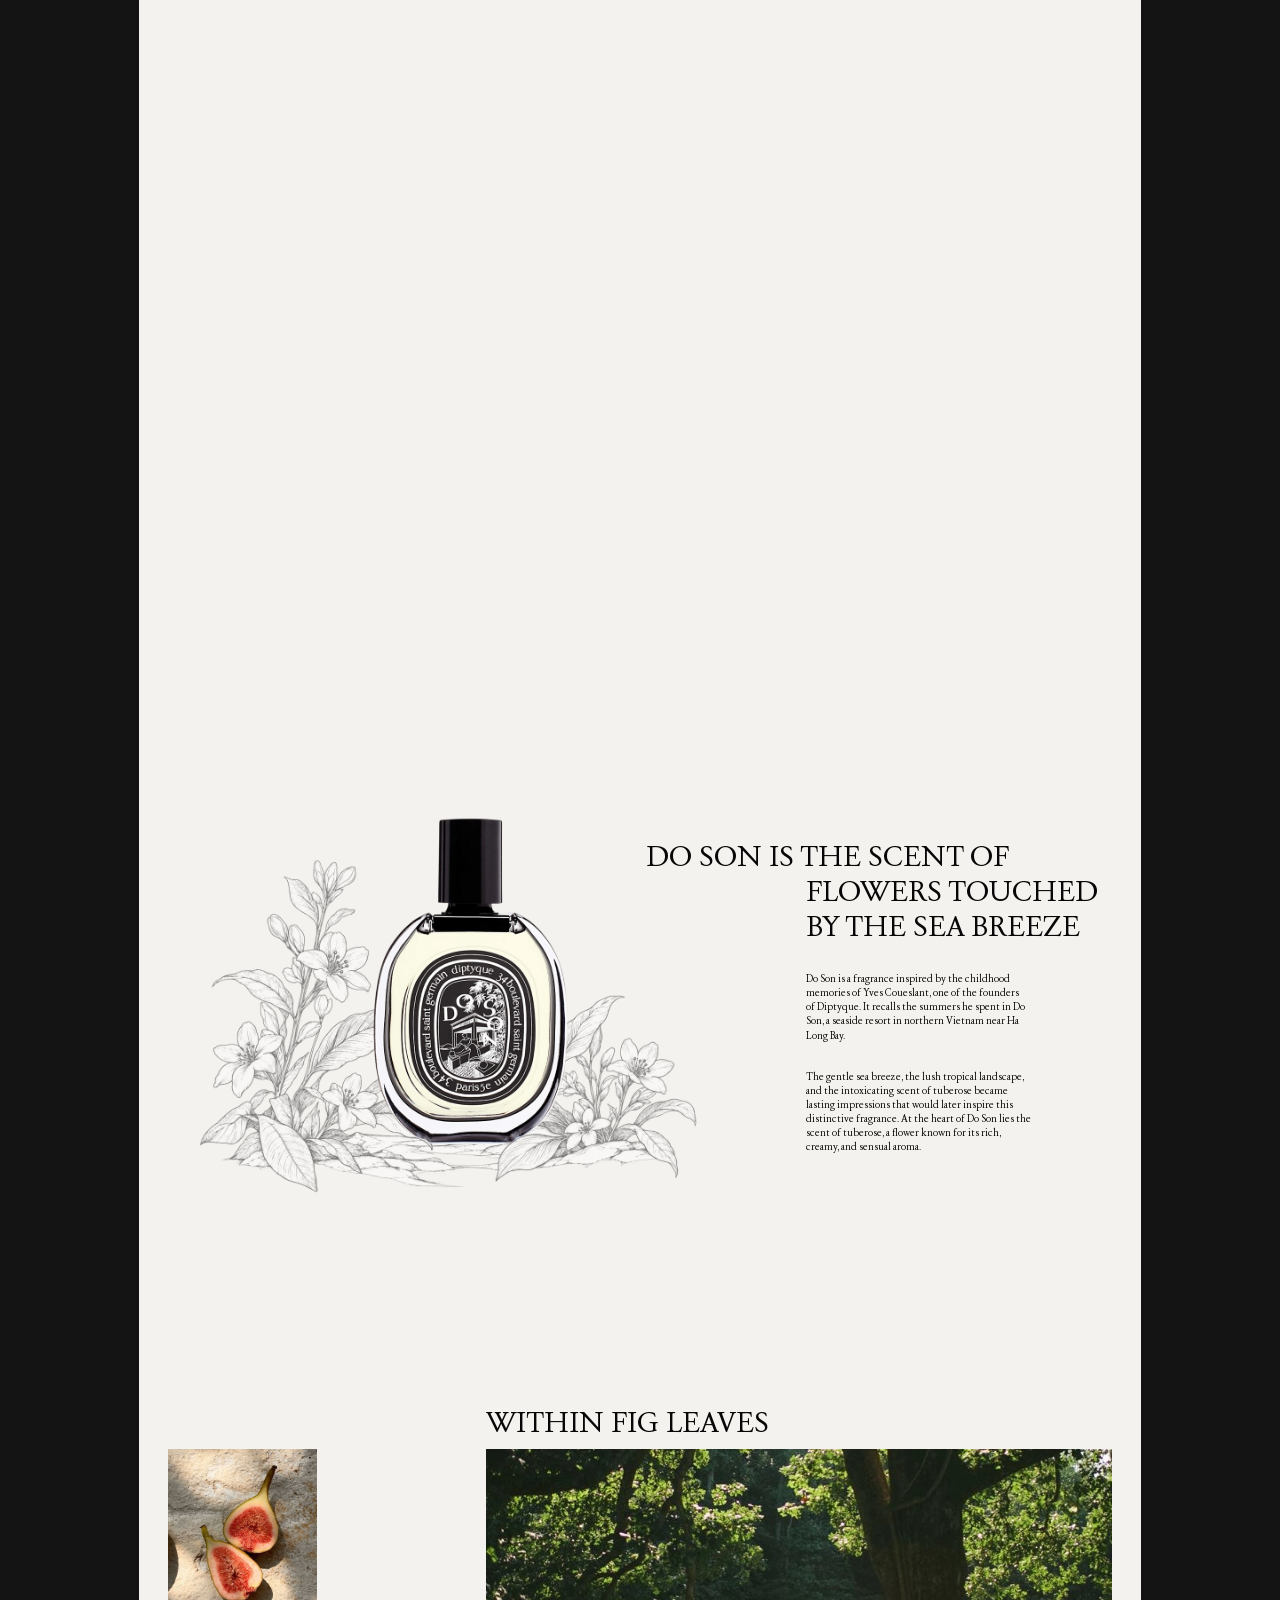
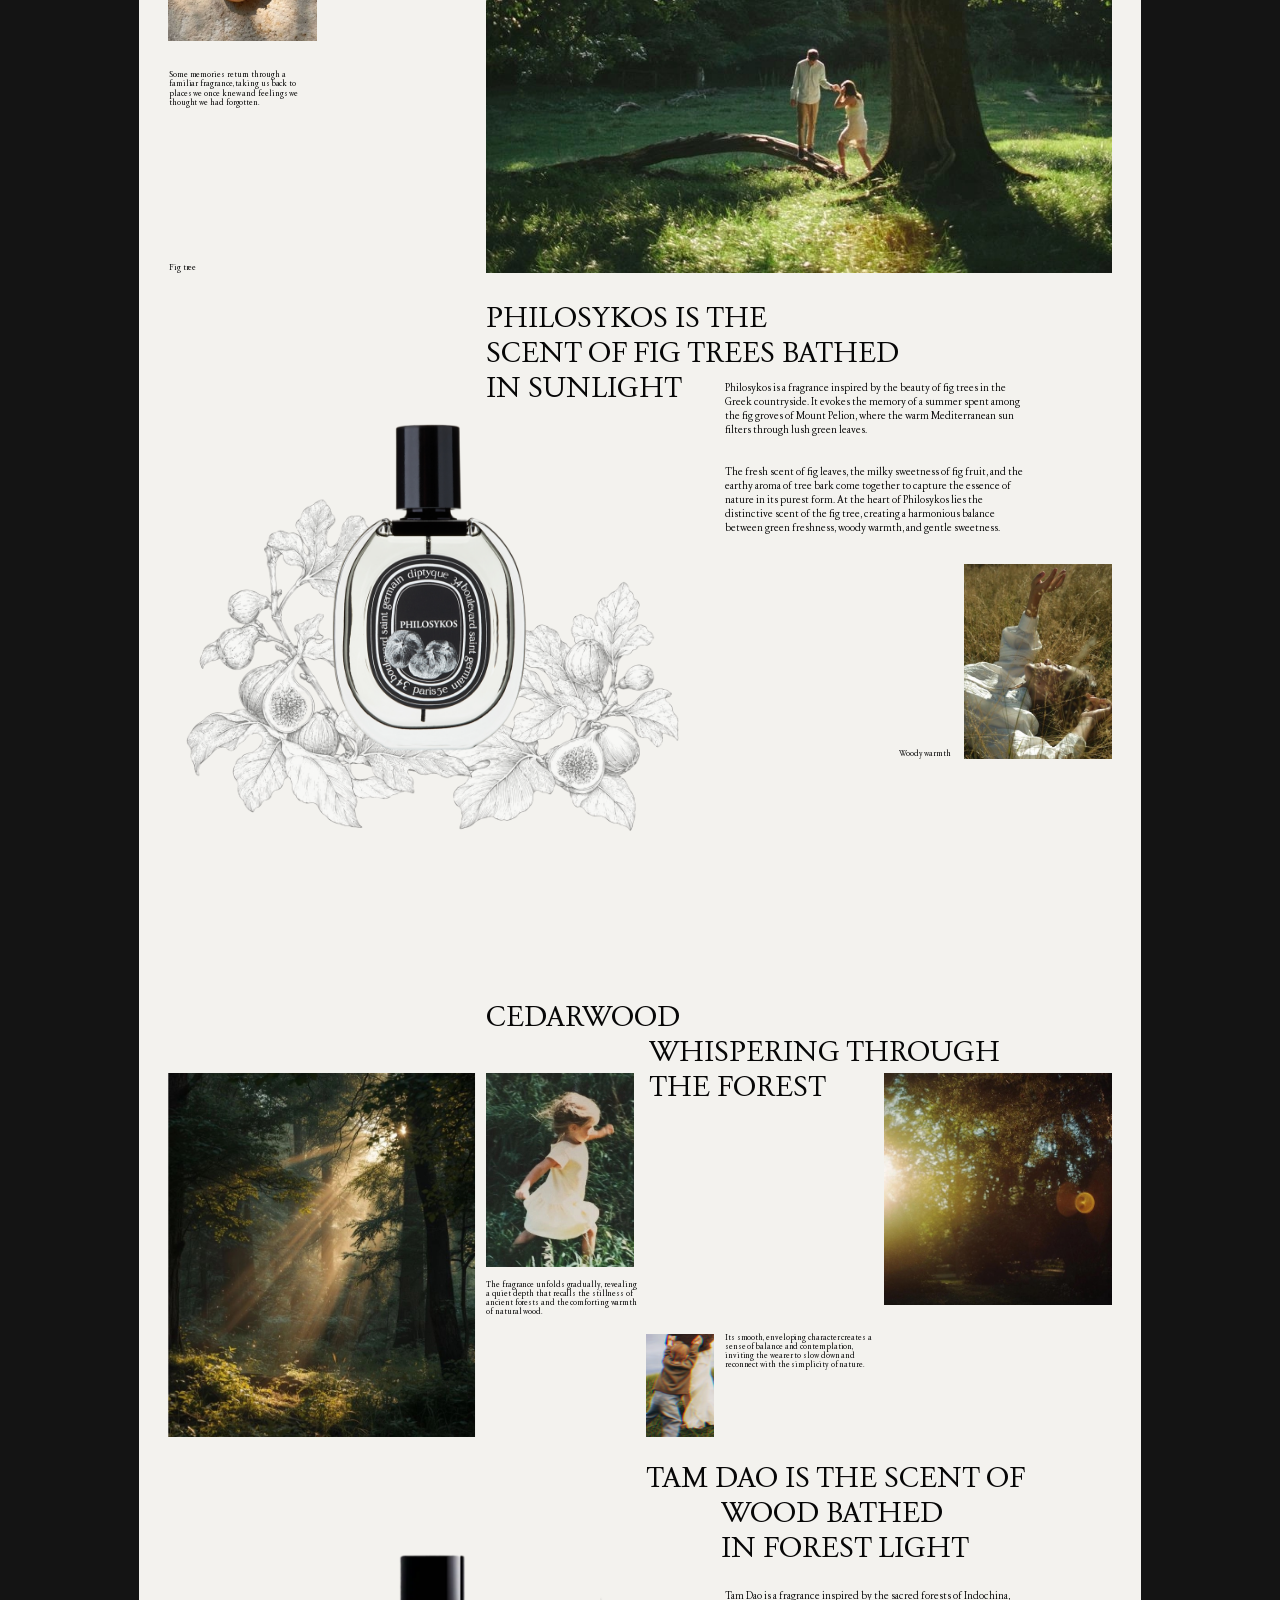
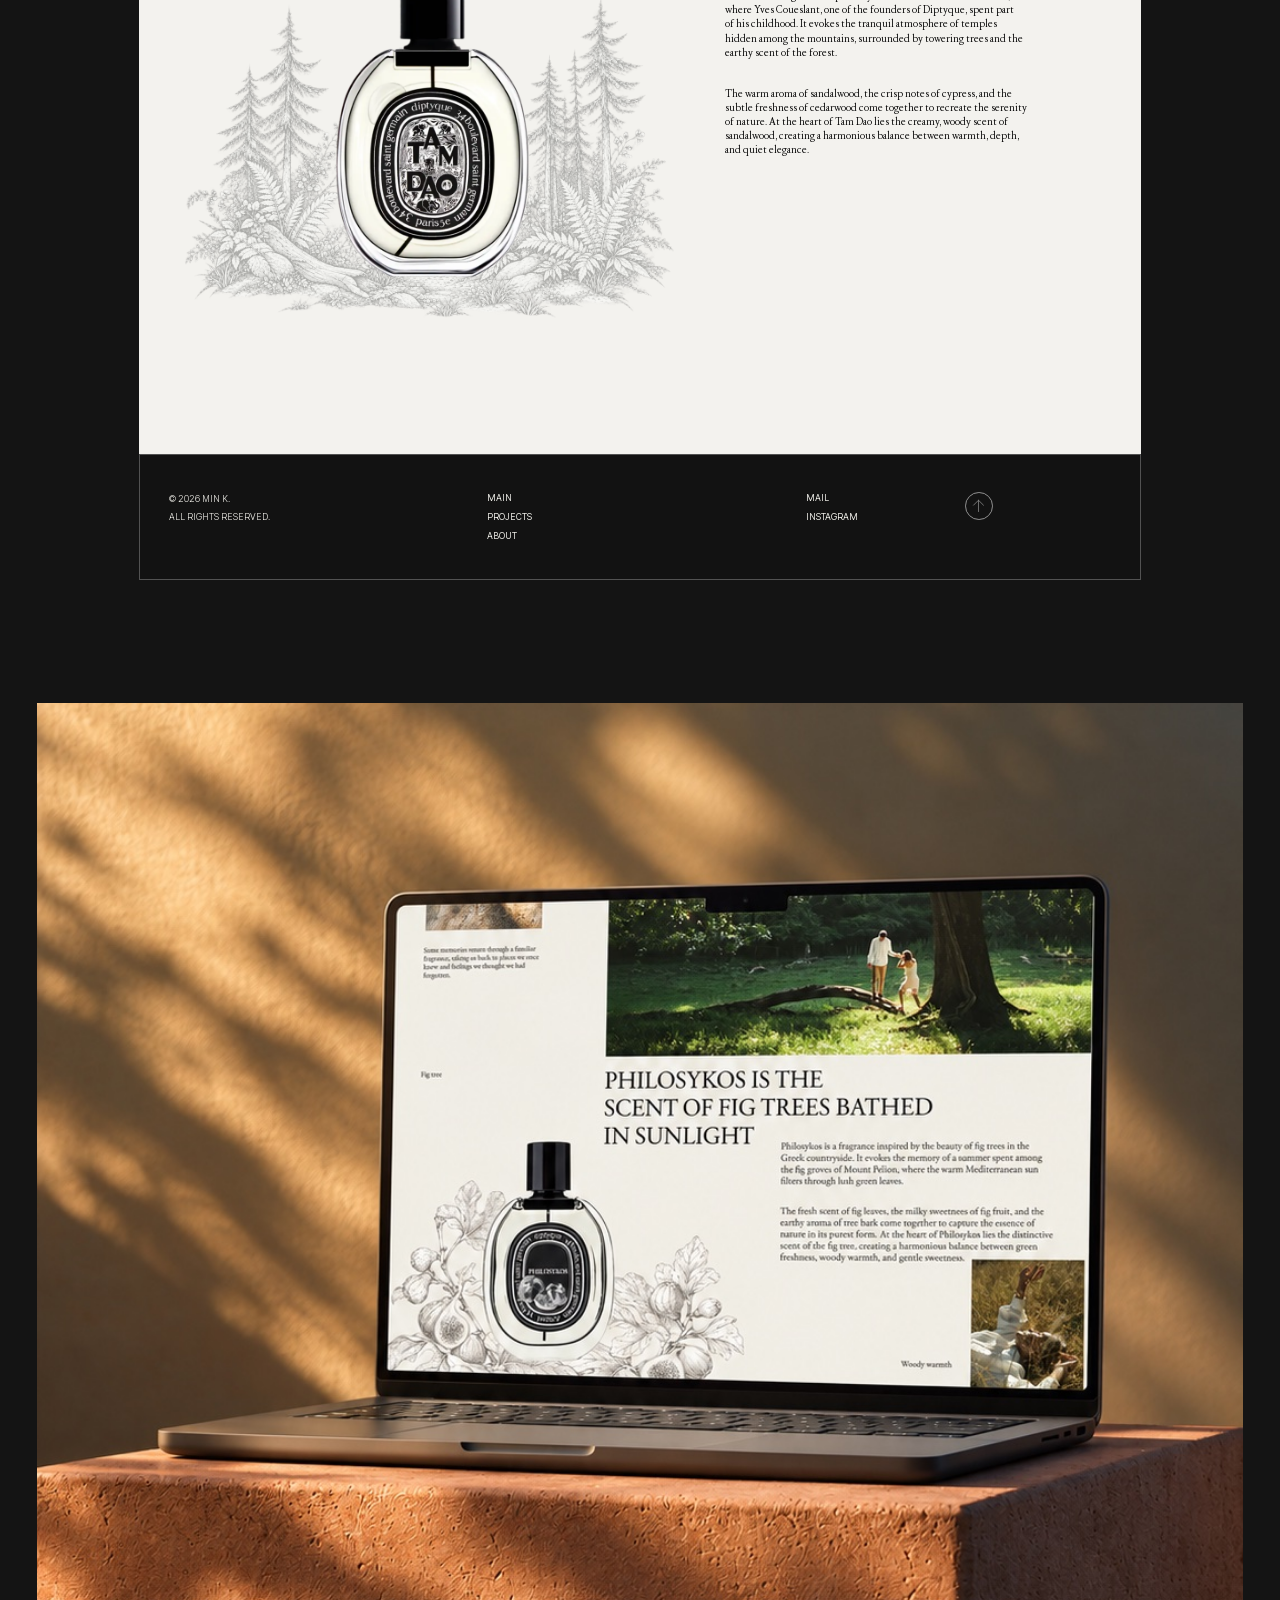
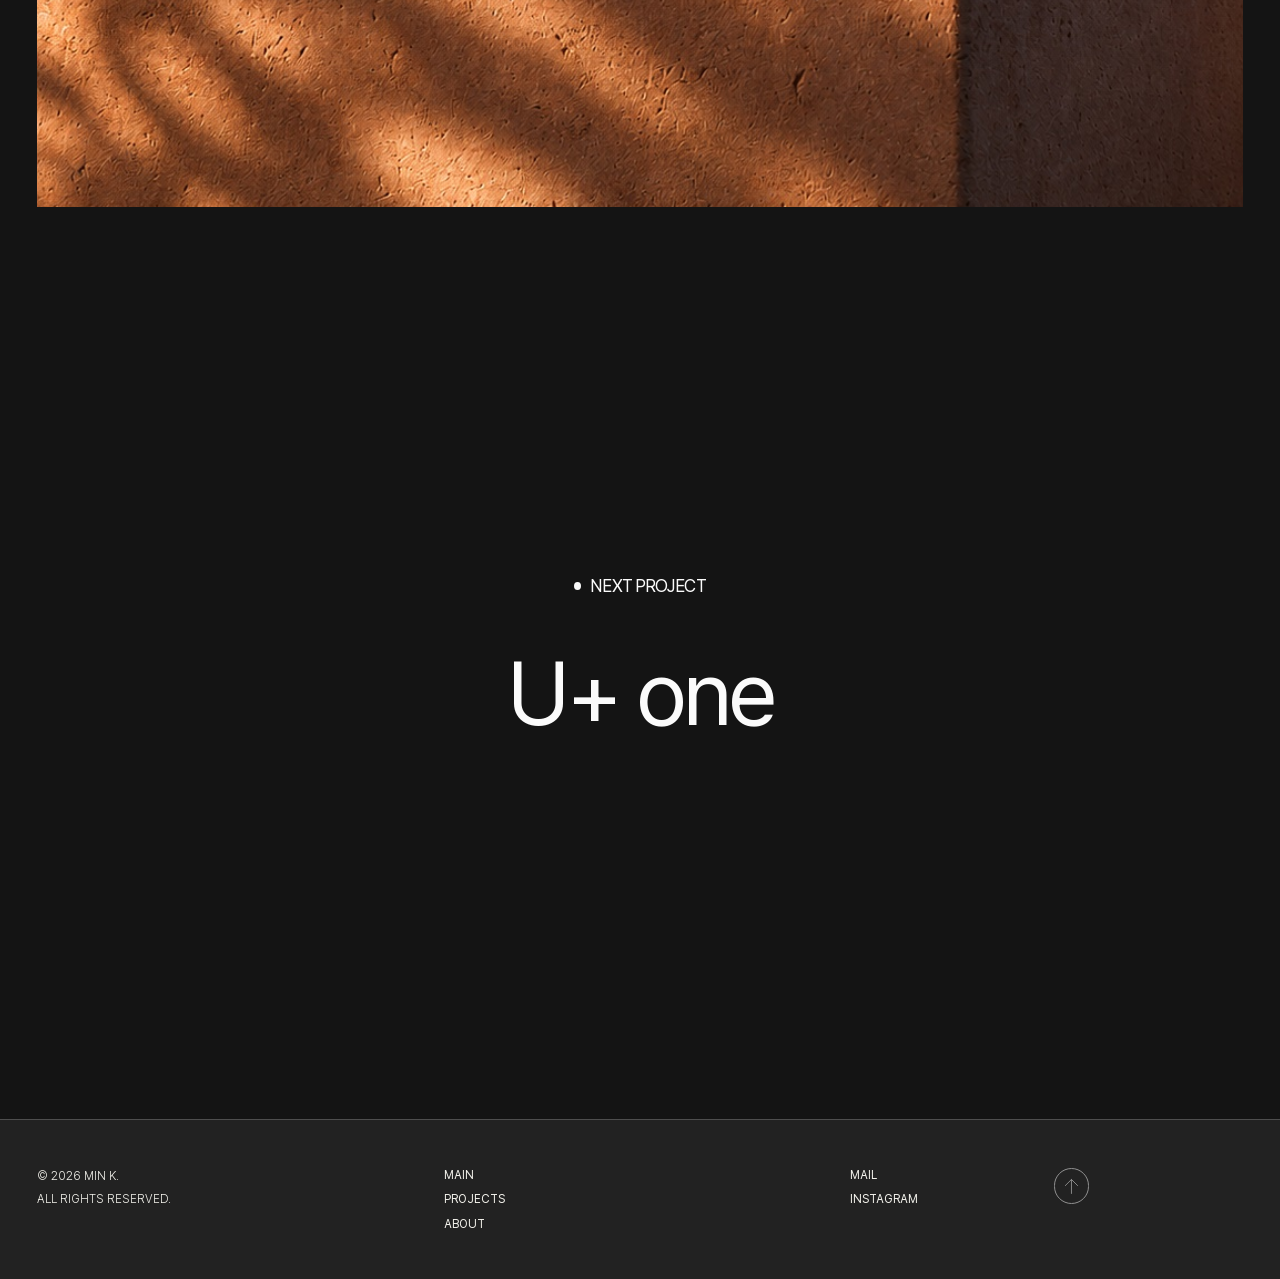
==== commit 8487c5a9: "Show the full DIPTYQUE web showing again Drop the fixed scroll window; the artboard runs at full len" ====
--- a/diptyque.html
+++ b/diptyque.html
@@ -69,7 +69,7 @@
     </section>
 
     <section class="wrap grid">
-      <div class="ws-holder" role="region" tabindex="0" aria-label="DIPTYQUE : MEMORY 웹 화면 — 이 영역 안에서 스크롤해 전체를 볼 수 있어요">
+      <div class="ws-holder">
 <div class="ws" role="img" aria-label="DIPTYQUE : MEMORY 웹 쇼잉 — SCENT AS A MEMORY 에디토리얼 웹 디자인">
         <div class="ab cover" style="left:3.889cqw;top:496.944cqw;width:49.705cqw;height:33.137cqw;opacity:.3"><img decoding="async" src="assets/diptyque/i67.png" alt="" loading="lazy"></div>
         <div class="ab cover" style="left:3.889cqw;top:387.431cqw;width:50.833cqw;height:33.889cqw;opacity:.5"><img decoding="async" src="assets/diptyque/i66.png" alt="" loading="lazy"></div>
--- a/css/style.css
+++ b/css/style.css
@@ -994,20 +994,10 @@
 .diptyque .p-about__body { grid-column: 8 / span 4; }
 .diptyque .indent { text-indent: 4.2em; }
 
-/* the artboard scrolls inside a browser-sized window (first screen of the design) instead of
-   stretching the page; the page carries on scrolling once the window reaches either end */
 .ws-holder {
   grid-column: 2 / span 10;
   margin-top: 11.5rem;
-  aspect-ratio: 1128 / 700;
-  overflow-x: hidden;
-  overflow-y: auto;
-  overscroll-behavior-y: auto;
-  scrollbar-width: thin;
-  scrollbar-color: rgba(251, 251, 251, 0.35) transparent;
-  background: #f3f2ee;
-}
-.ws-holder:focus-visible { outline: 1px solid var(--fg); outline-offset: 4px; }
+}
 
 /* Web Showing artboard — every value is cqw of its 1128px design width */
 .ws {
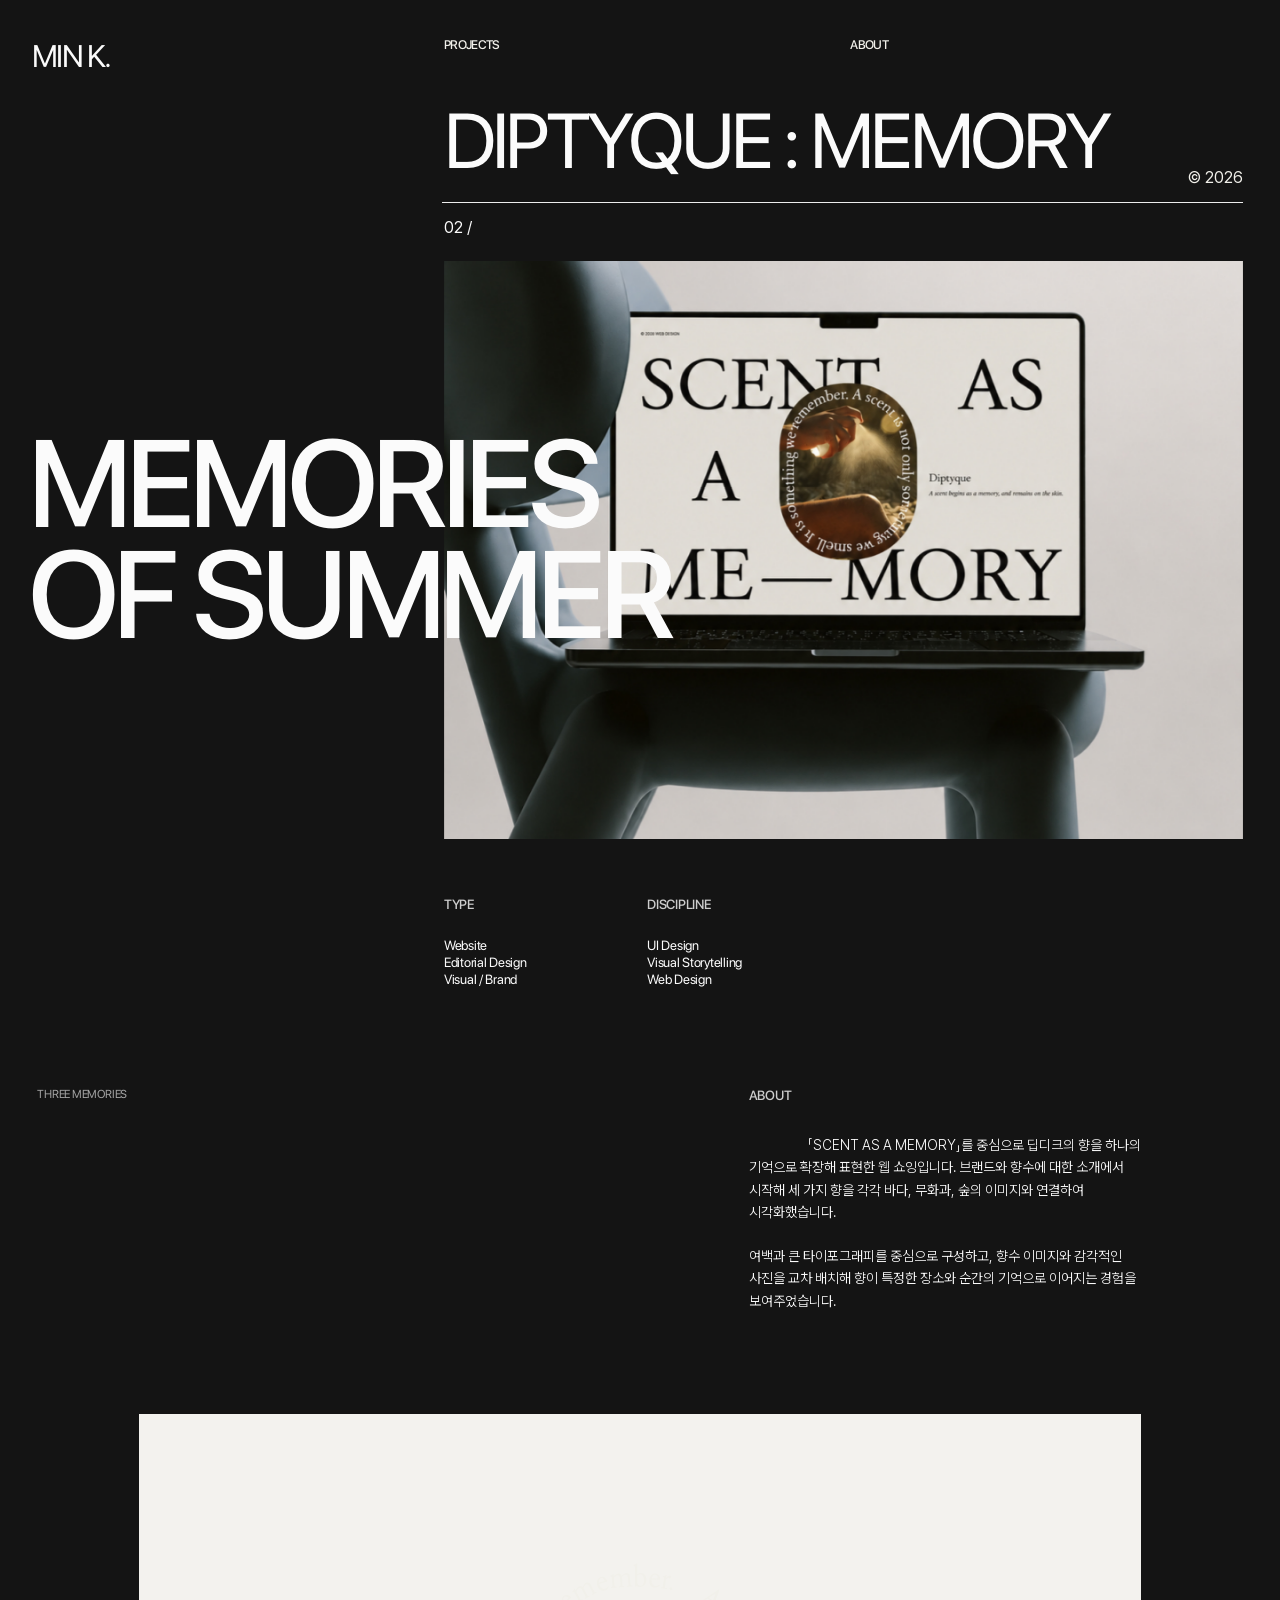
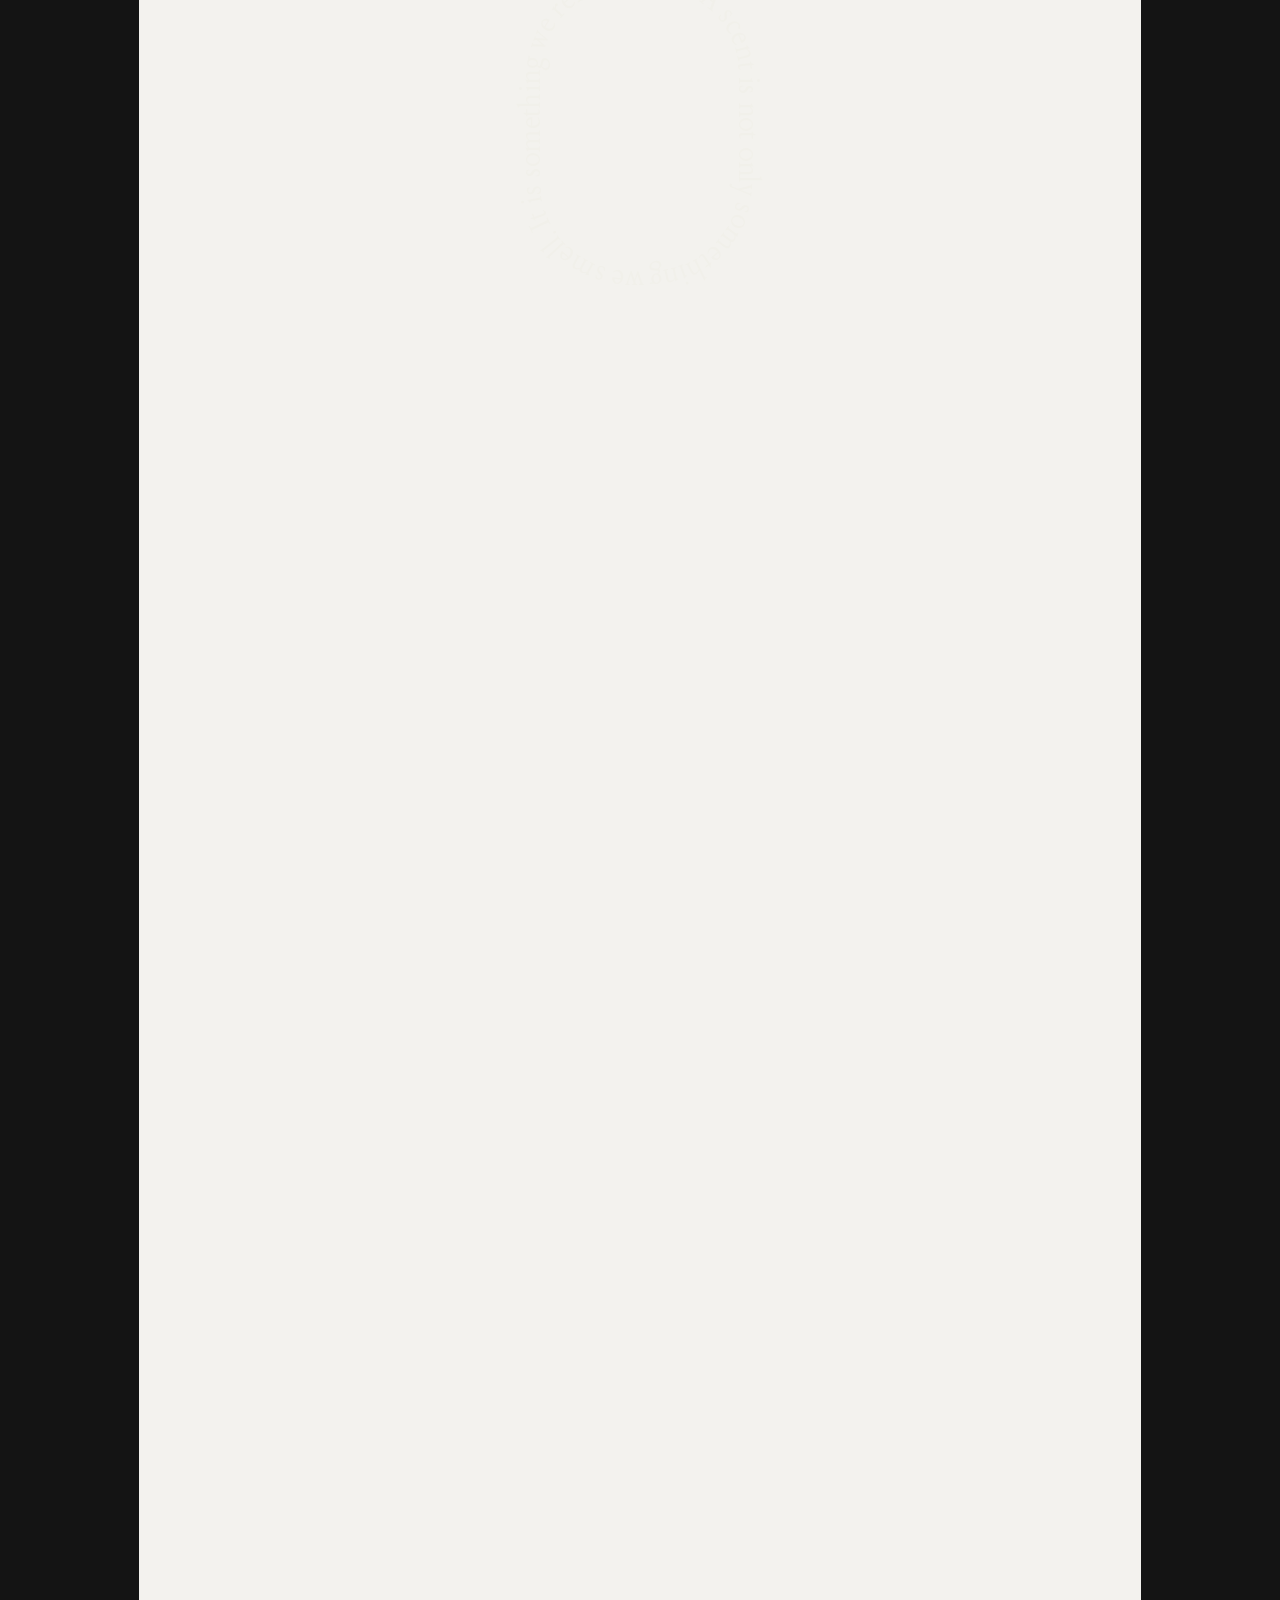
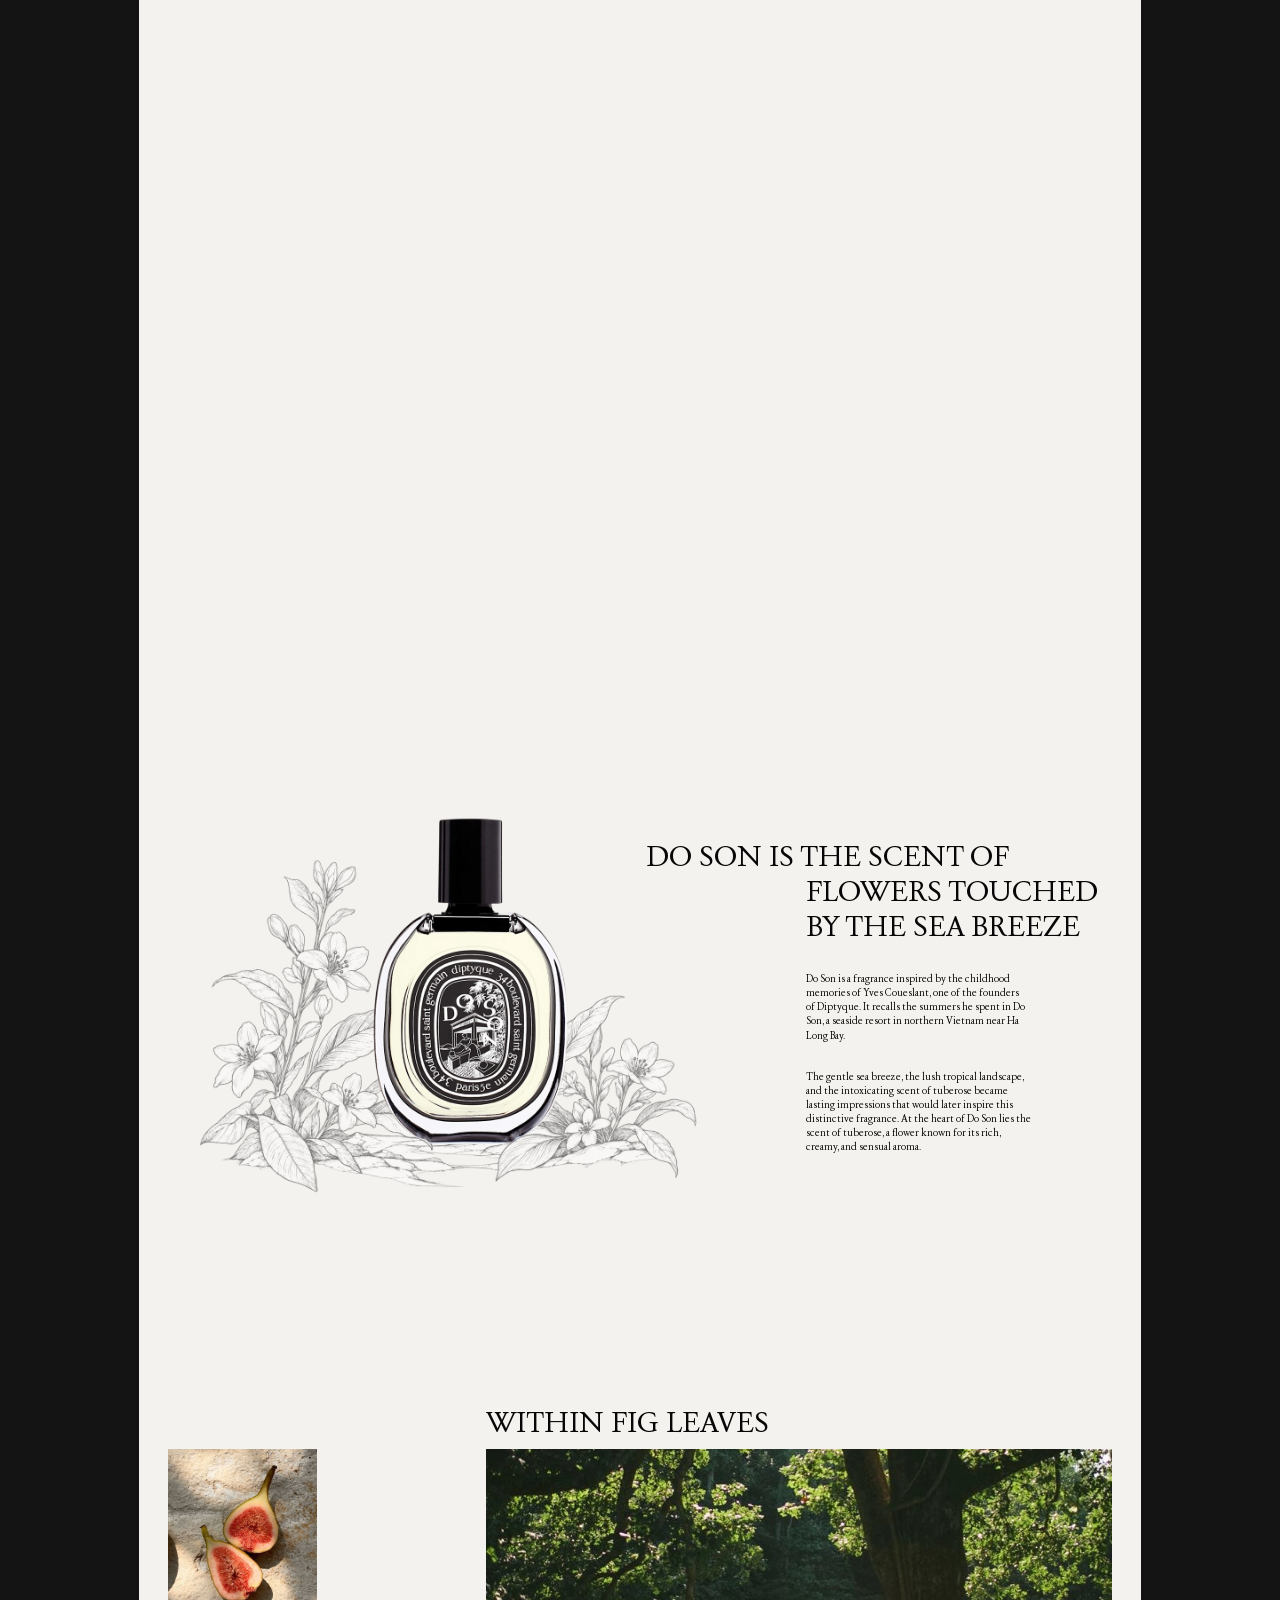
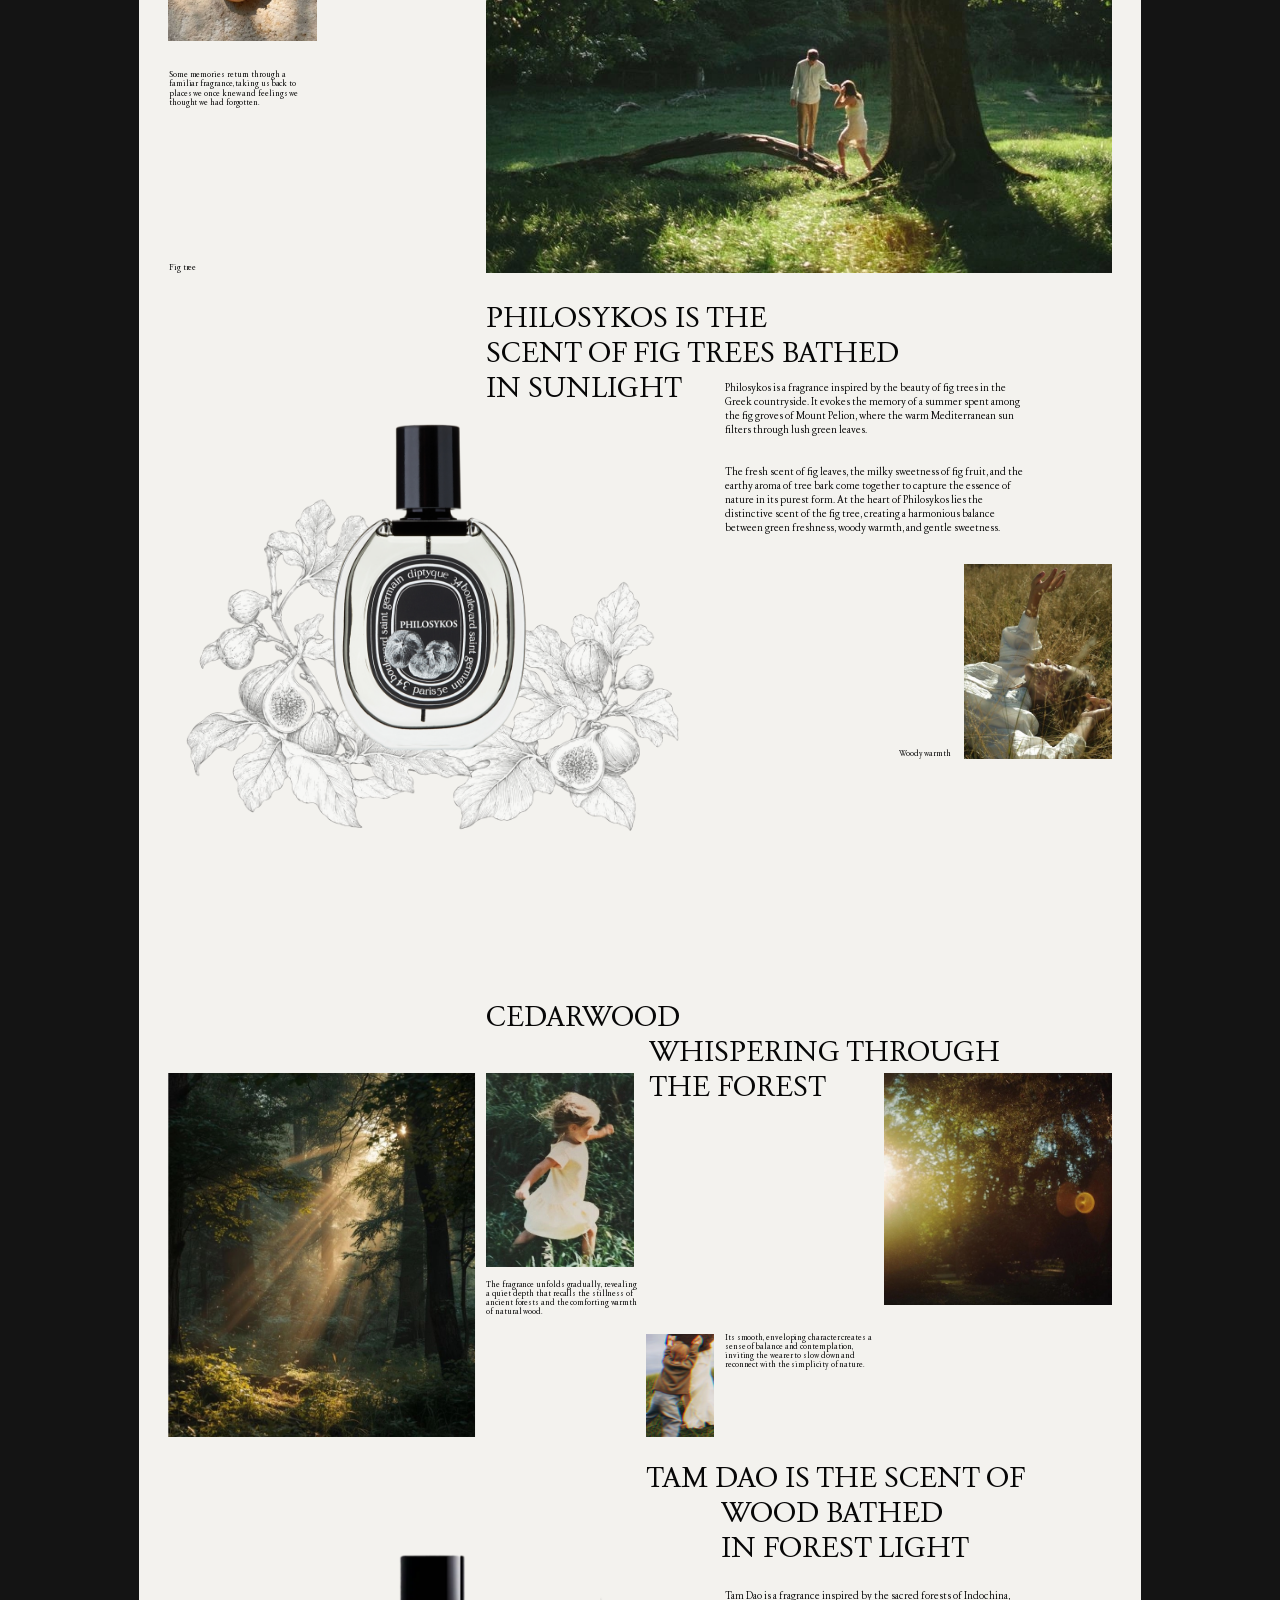
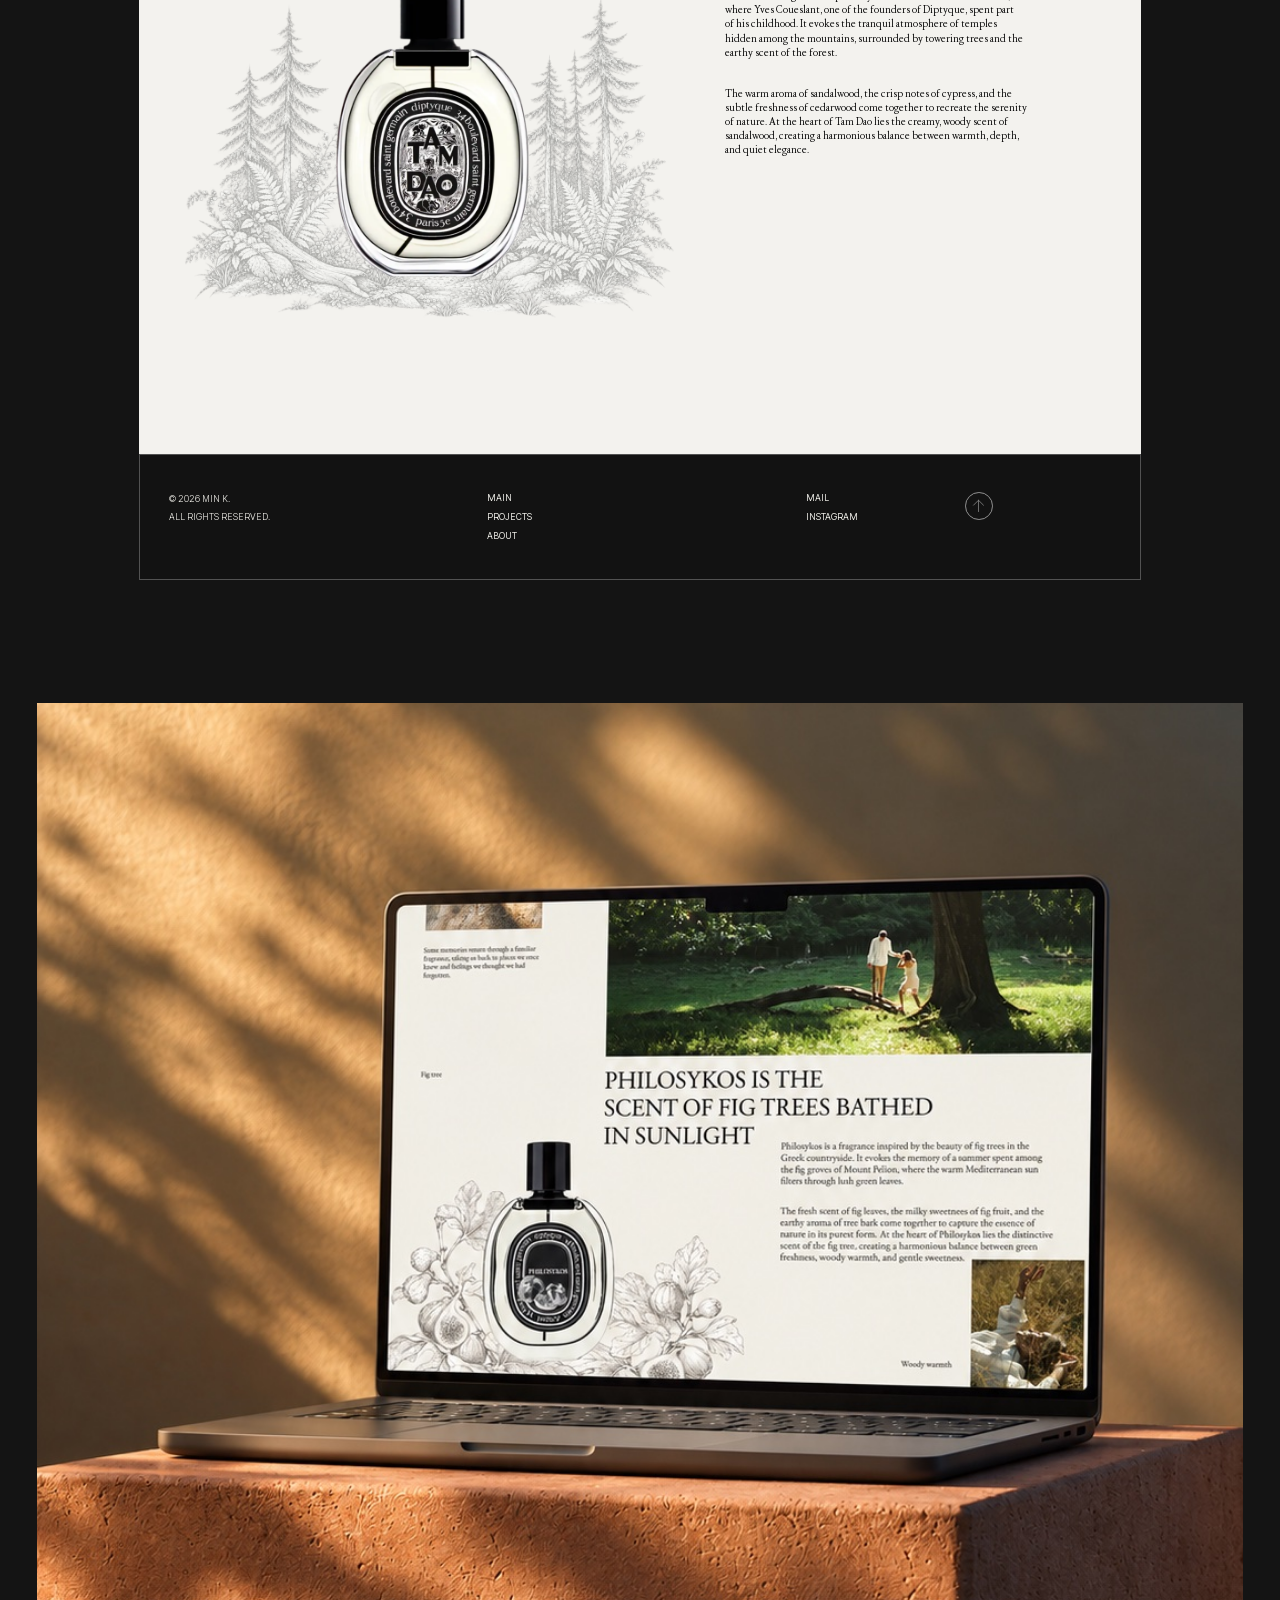
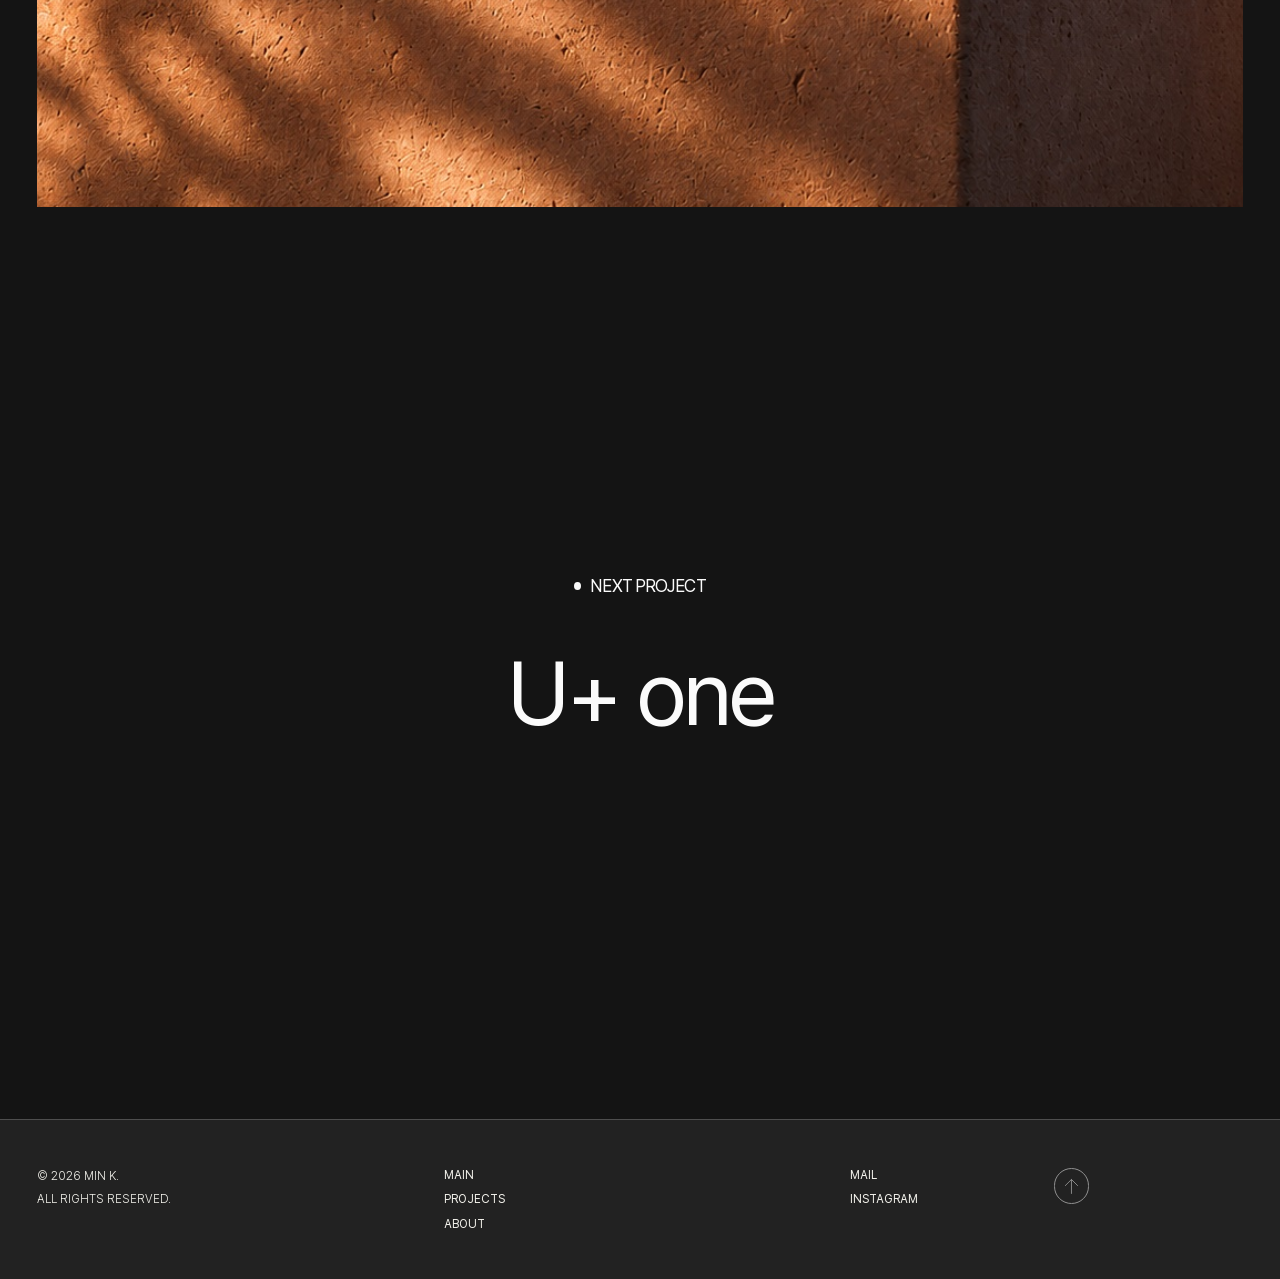
==== commit 417b06ed: "Version CSS/JS links so updates show up right away Browsers kept the old style.css for up to 10 minu" ====
--- a/diptyque.html
+++ b/diptyque.html
@@ -5,9 +5,9 @@
   <meta name="viewport" content="width=device-width, initial-scale=1">
   <title>DIPTYQUE : MEMORY — MIN K.</title>
   <meta name="description" content="「SCENT AS A MEMORY」를 중심으로 딥디크의 향을 하나의 기억으로 확장한 에디토리얼 웹 쇼잉.">
-  <link rel="stylesheet" href="css/style.css">
+  <link rel="stylesheet" href="css/style.css?v=3349d2b3">
   <script>try{if(sessionStorage.getItem("mk-fade")){sessionStorage.removeItem("mk-fade");document.documentElement.classList.add("is-entering")}}catch(e){}</script>
-  <script src="js/main.js" defer></script>
+  <script src="js/main.js?v=441d43e2" defer></script>
 </head>
 <body class="diptyque">
   <div class="progress" aria-hidden="true"></div>
--- a/css/style.css
+++ b/css/style.css
@@ -276,24 +276,38 @@
 .hero__inner {
   position: relative;
   z-index: 2;
-  padding-top: 24.95rem;
+  padding-top: 25.2rem;
 }
 .hero__title {
   grid-column: 5 / -1;
   font-family: var(--font-sf);
   font-weight: 500;
-  font-size: 10.8rem;
+  font-size: 11.2rem;
   line-height: 10.4rem;
   letter-spacing: -0.05em;
   white-space: nowrap;
 }
 .hero__title > span { display: block; }
-.hero__title > span:last-child { margin-top: -0.4rem; padding-left: 18.07rem; }
-
+.hero__title > span:first-child { padding-left: 11.7rem; }
+.hero__title > span:last-child { padding-left: 18.7rem; }
+.hero__sub {
+  grid-column: 5 / -1;
+  margin-top: 0.7rem;
+  margin-right: 22.9rem;
+  font-weight: 300;
+  font-size: max(12px, 1.8rem);
+  line-height: 1.8;
+  letter-spacing: -0.02em;
+  text-align: right;
+  white-space: nowrap;
+}
+
+/* Figma moved the right-hand dot 17.6px further down than its frame; offset given in the rotated (27.42deg) space */
+.s-hero-r .shape__dot { left: calc(0.81rem * var(--s, 1)); top: calc(1.562rem * var(--s, 1)); }
 .s-hero-tl { --x: 9.661; --y: 15.2; --w: 40.1565; --h: 36.4284; --iw: 32.8077; --ih: 26.1247; --r: 21.77deg; --iW: 102.38%; --iH: 103.66%; }
 .s-hero-tr { --x: 107.1; --y: -2.7; --w: 34.84; --h: 34.3287; --iw: 28.8954; --ih: 28.1944; --r: 13.95deg; }
 .s-hero-l  { --x: -2.7; --y: 56.103; --w: 35.156; --h: 34.3215; --iw: 28.3689; --ih: 29.4862; --r: 76.88deg; }
-.s-hero-r  { --x: 78.783; --y: 51.14; --w: 52.9378; --h: 59.0275; --iw: 34.3988; --ih: 48.6529; --r: 27.42deg; }
+.s-hero-r  { --x: 78.783; --y: 54.883; --w: 52.9378; --h: 59.0275; --iw: 34.3988; --ih: 48.6529; --r: 27.42deg; }
 
 .scroll-cue {
   position: absolute;
@@ -1358,7 +1372,9 @@
   .hero { height: max(72rem, 100svh); }
   .hero__inner { padding-top: 0; position: absolute; left: 0; right: 0; top: 40%; transform: translateY(-50%); }
   .hero__title { font-size: 4.8rem; line-height: 4.7rem; }
-  .hero__title > span:last-child { margin-top: 0; padding-left: 7.2rem; }
+  .hero__title > span:first-child { padding-left: 5rem; }
+  .hero__title > span:last-child { padding-left: 8rem; }
+  .hero__sub { grid-column: 1 / -1; margin-top: 1.6rem; margin-right: 0; font-size: 1.3rem; line-height: 1.6; white-space: normal; word-break: keep-all; text-wrap: balance; }
   .s-hero-tl { --x: -4; --y: 9; --s: 0.5; }
   .s-hero-tr { --x: 22; --y: -2; --s: 0.55; }
   .s-hero-l  { --x: -6; --y: 46; --s: 0.55; }
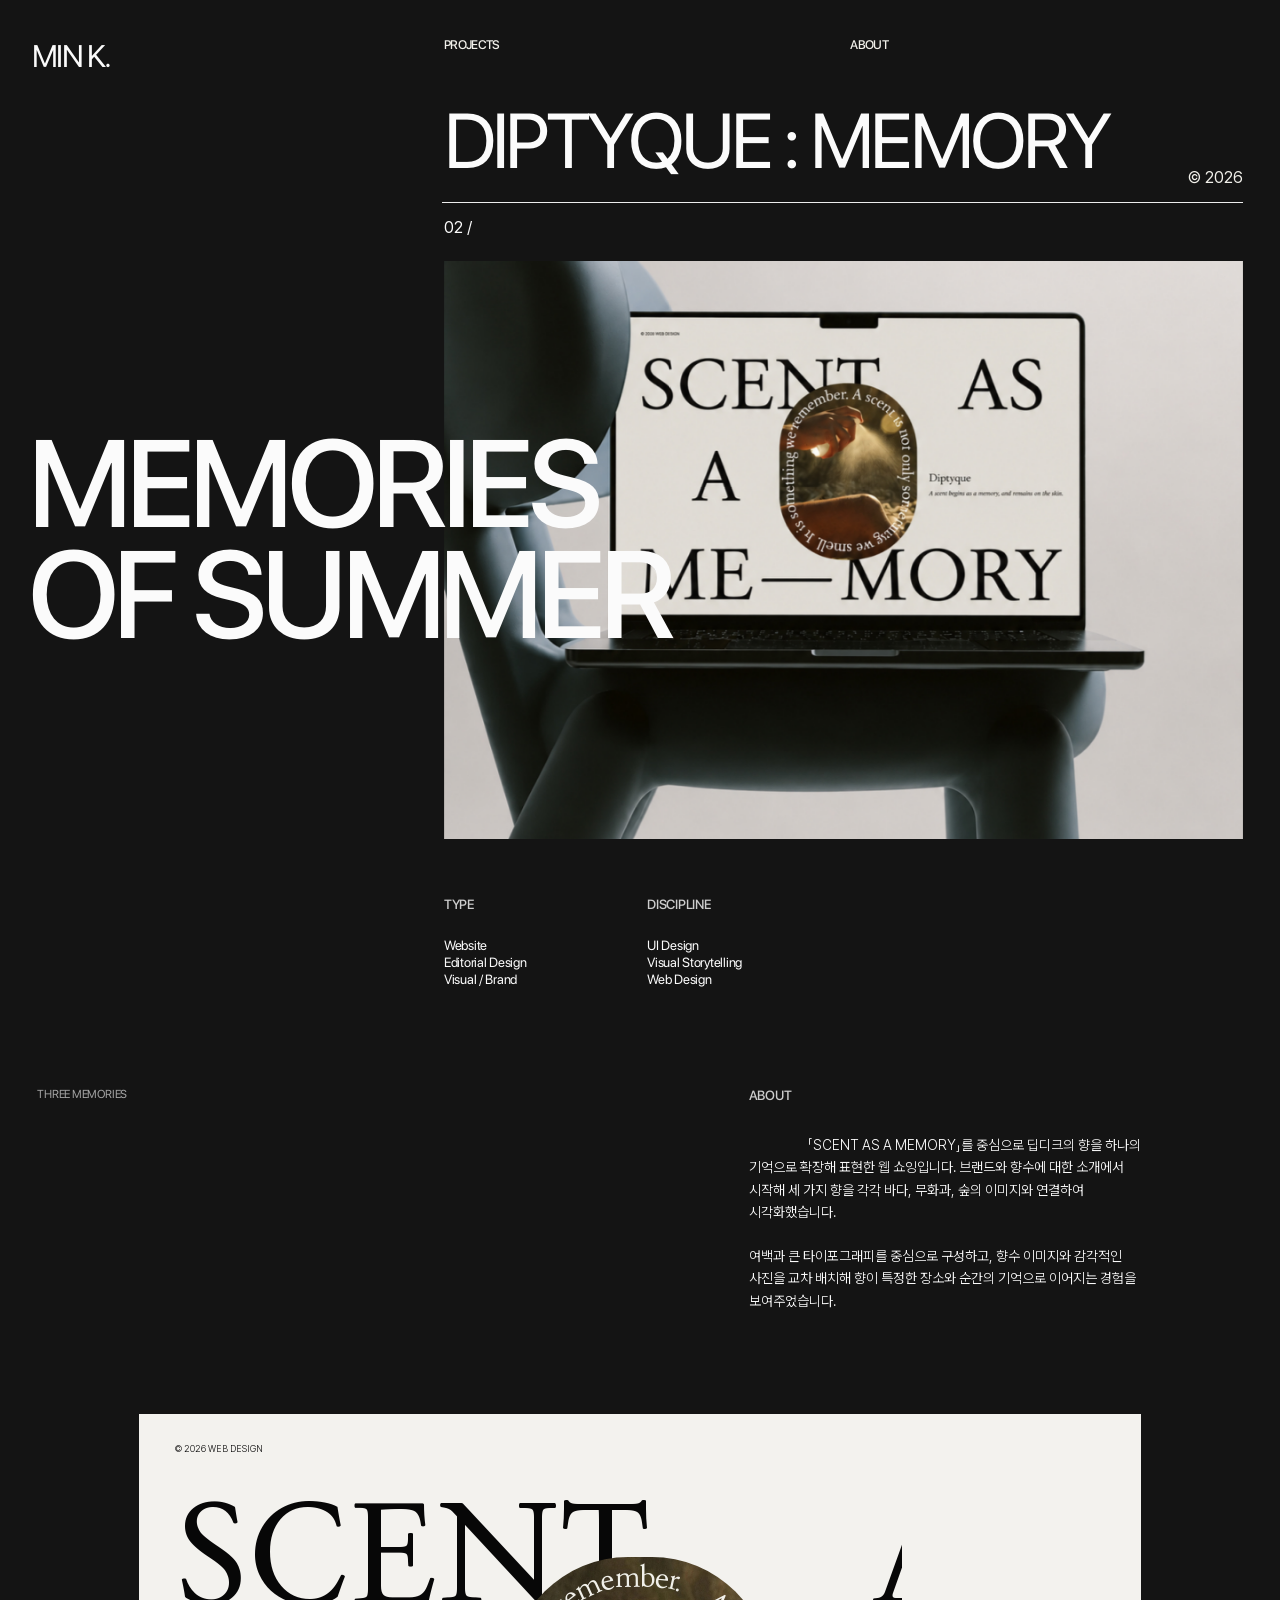
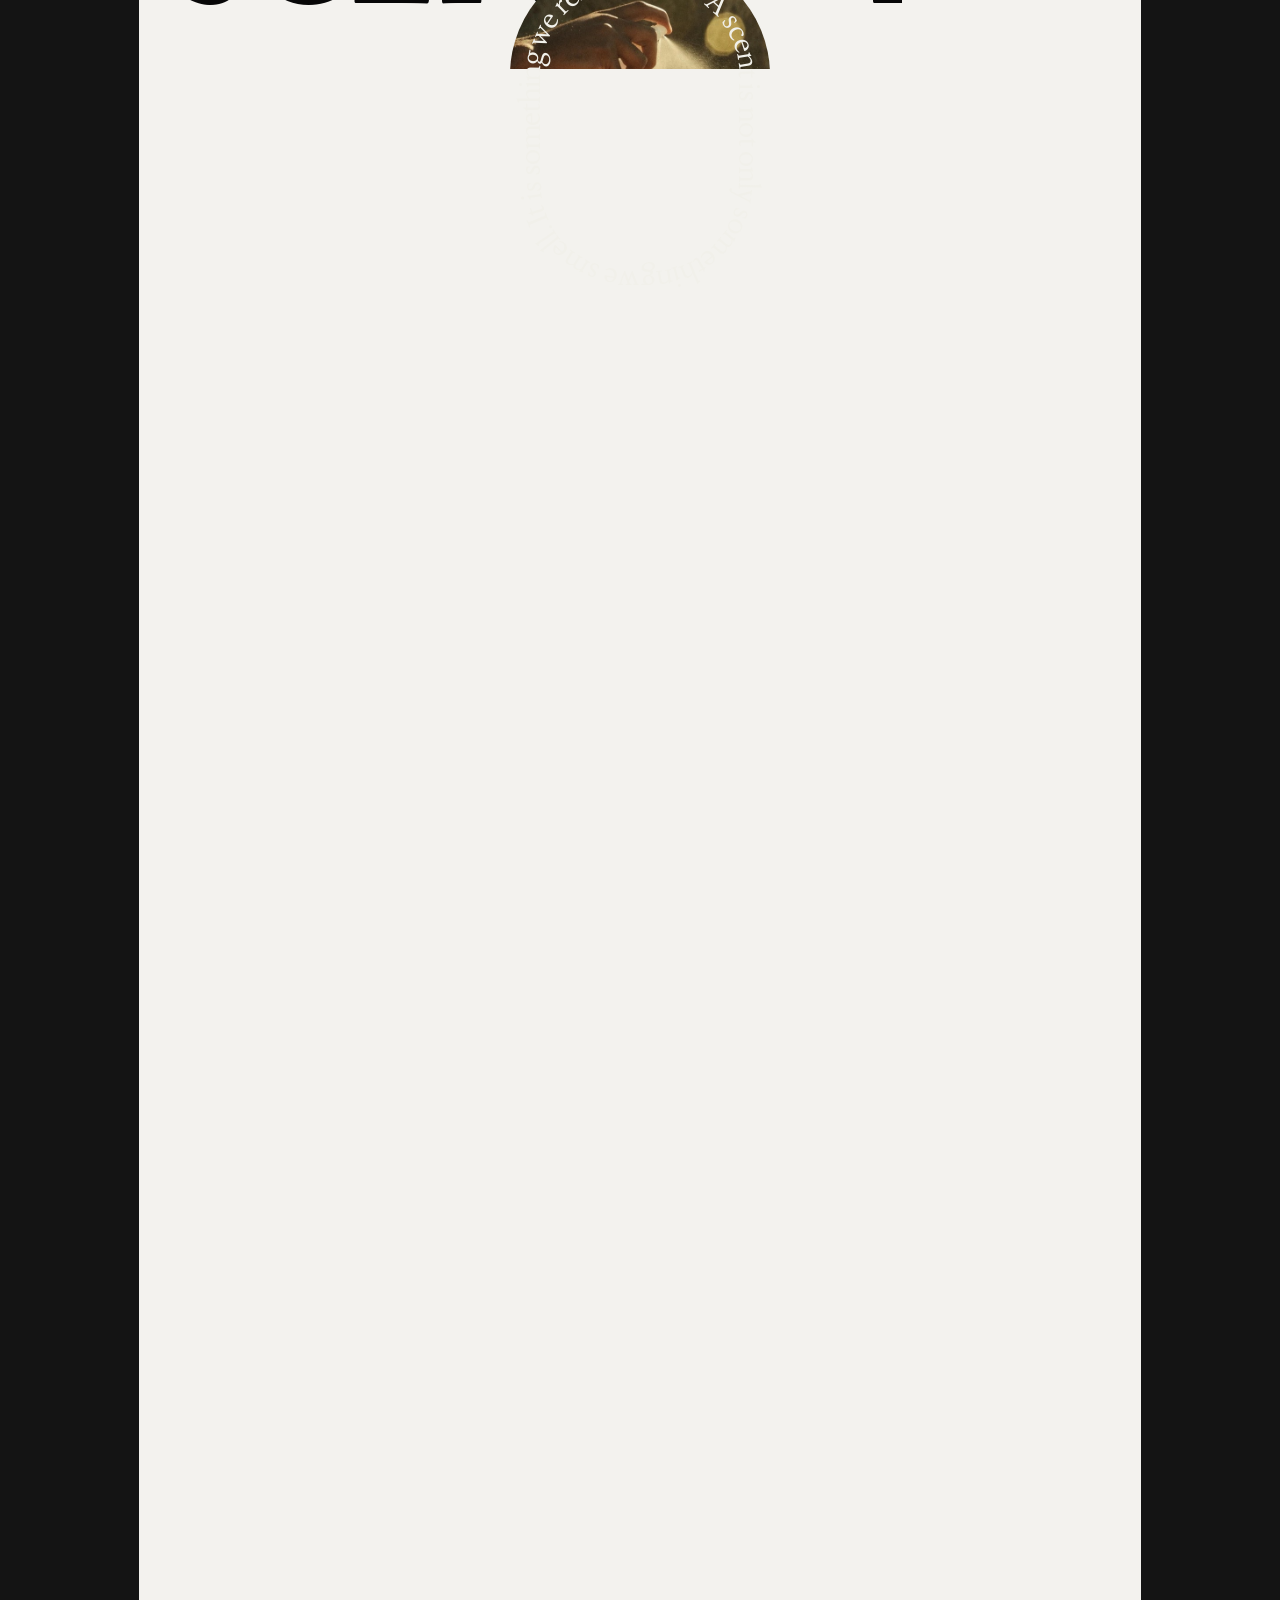
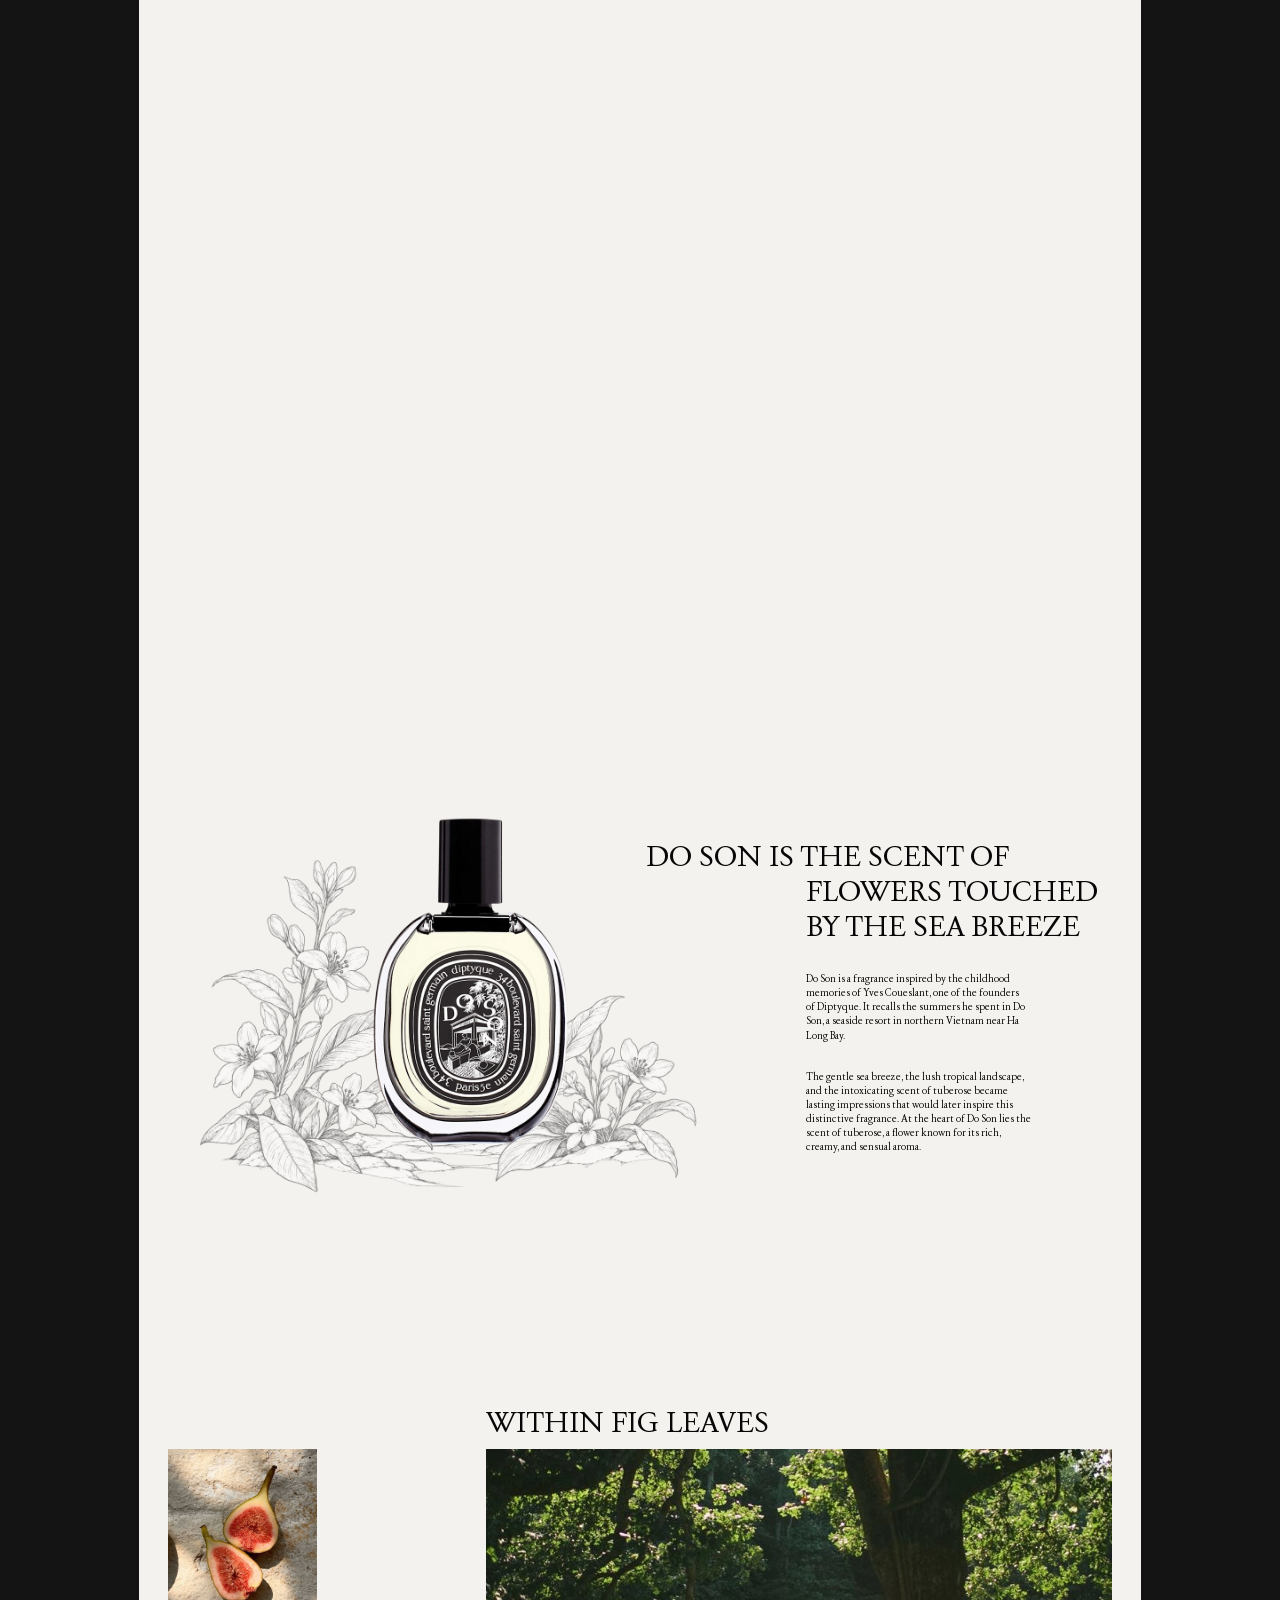
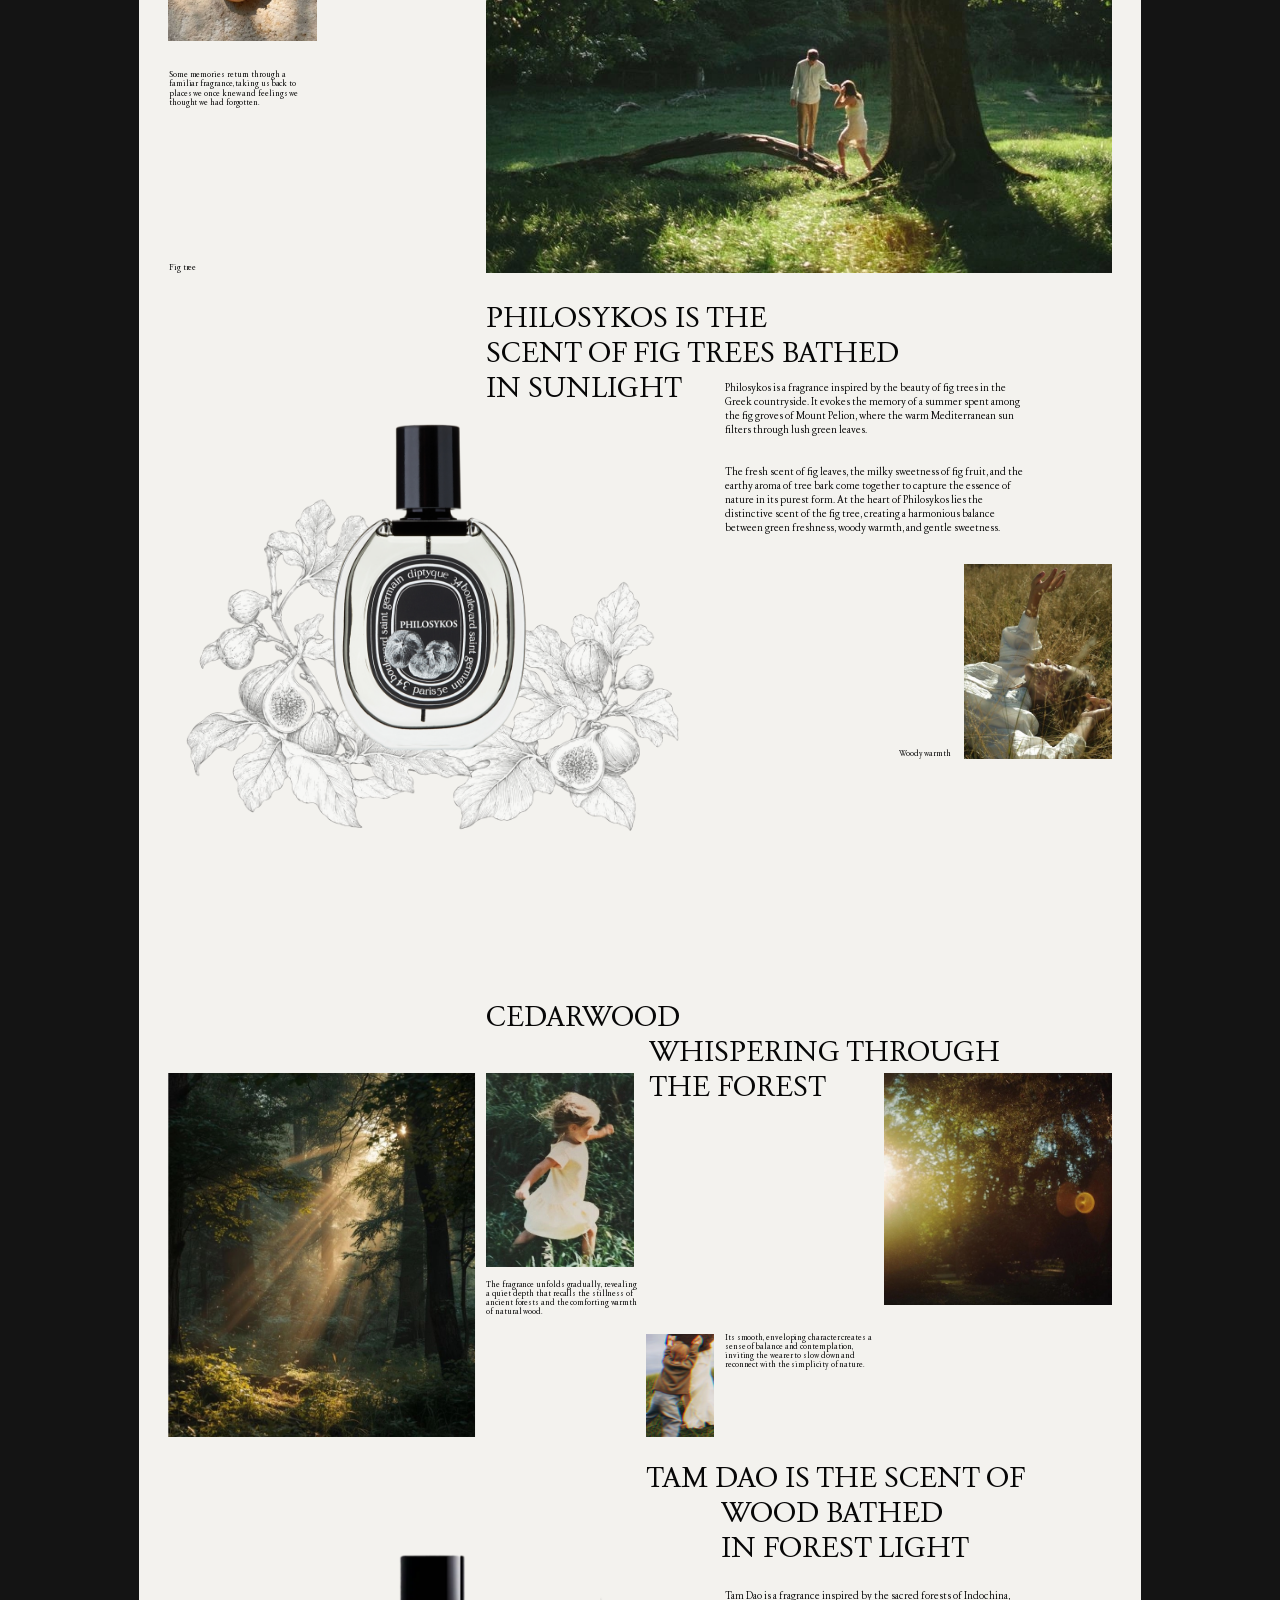
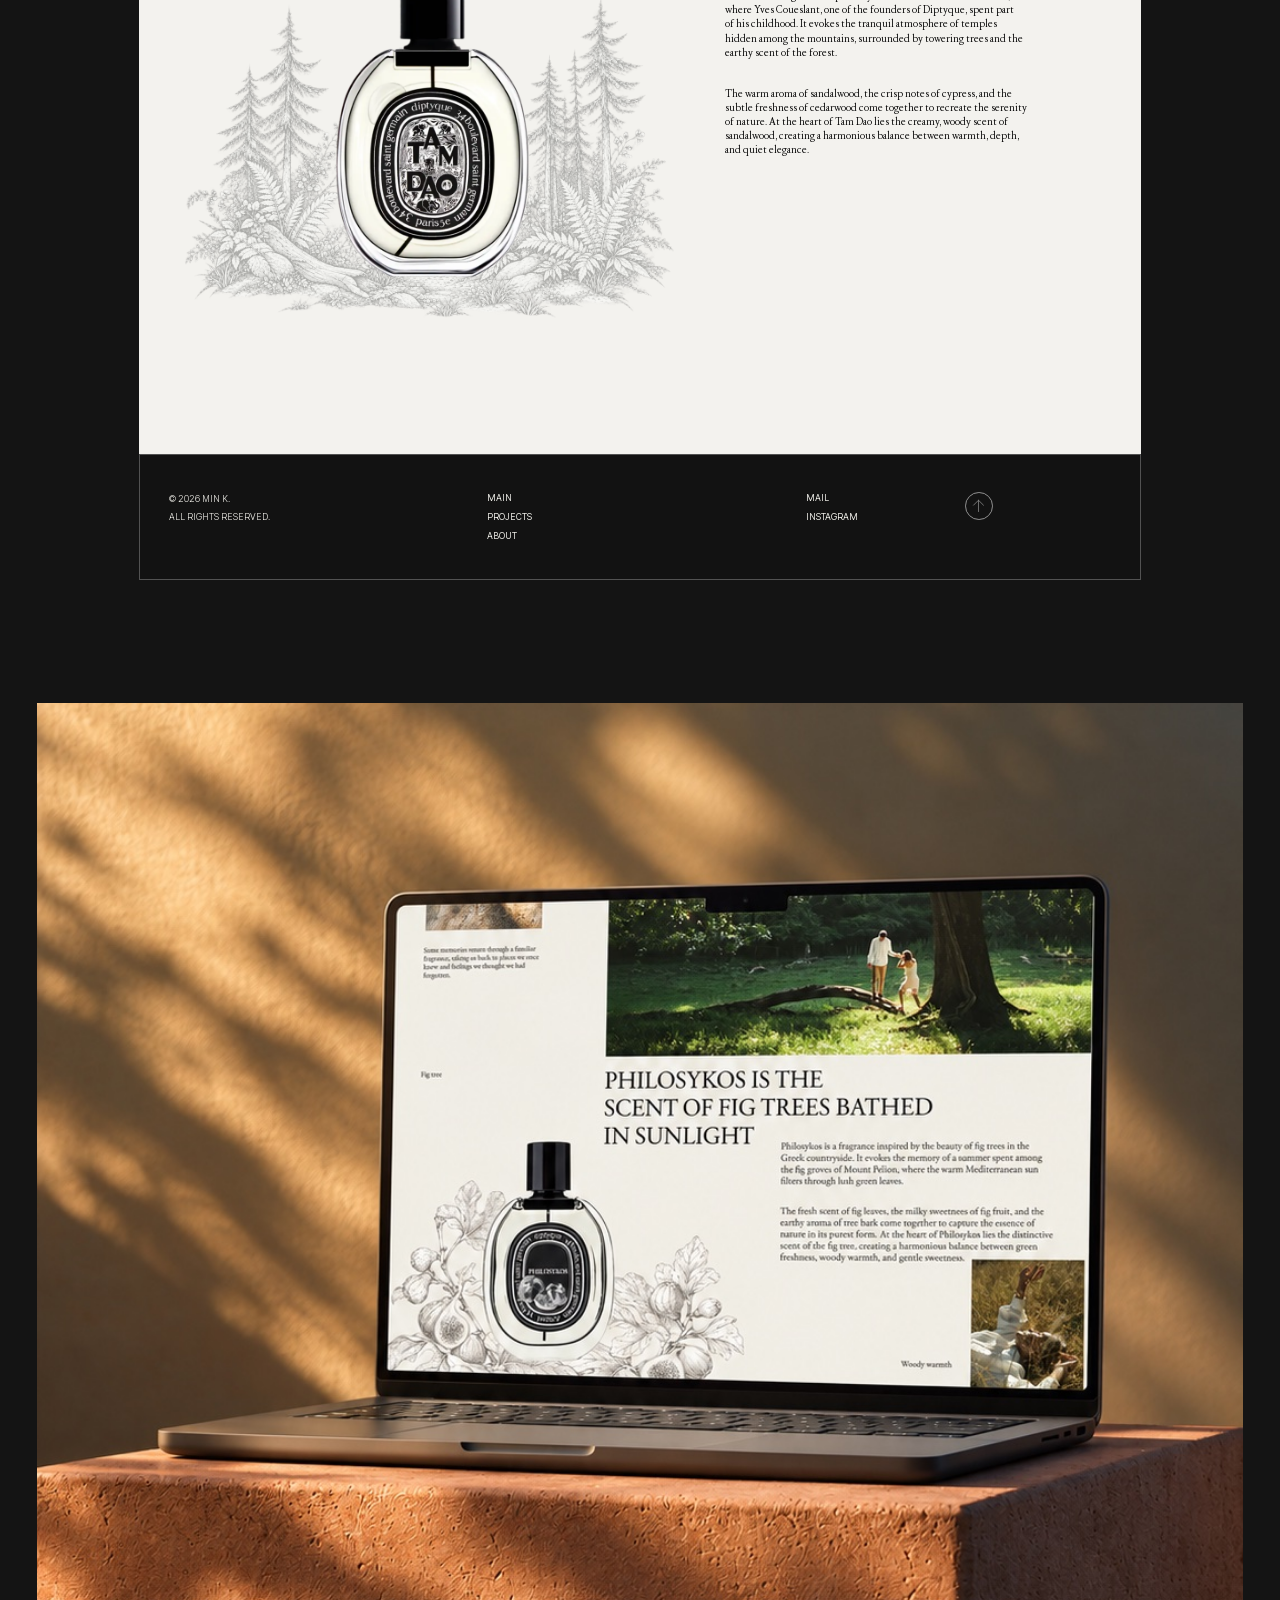
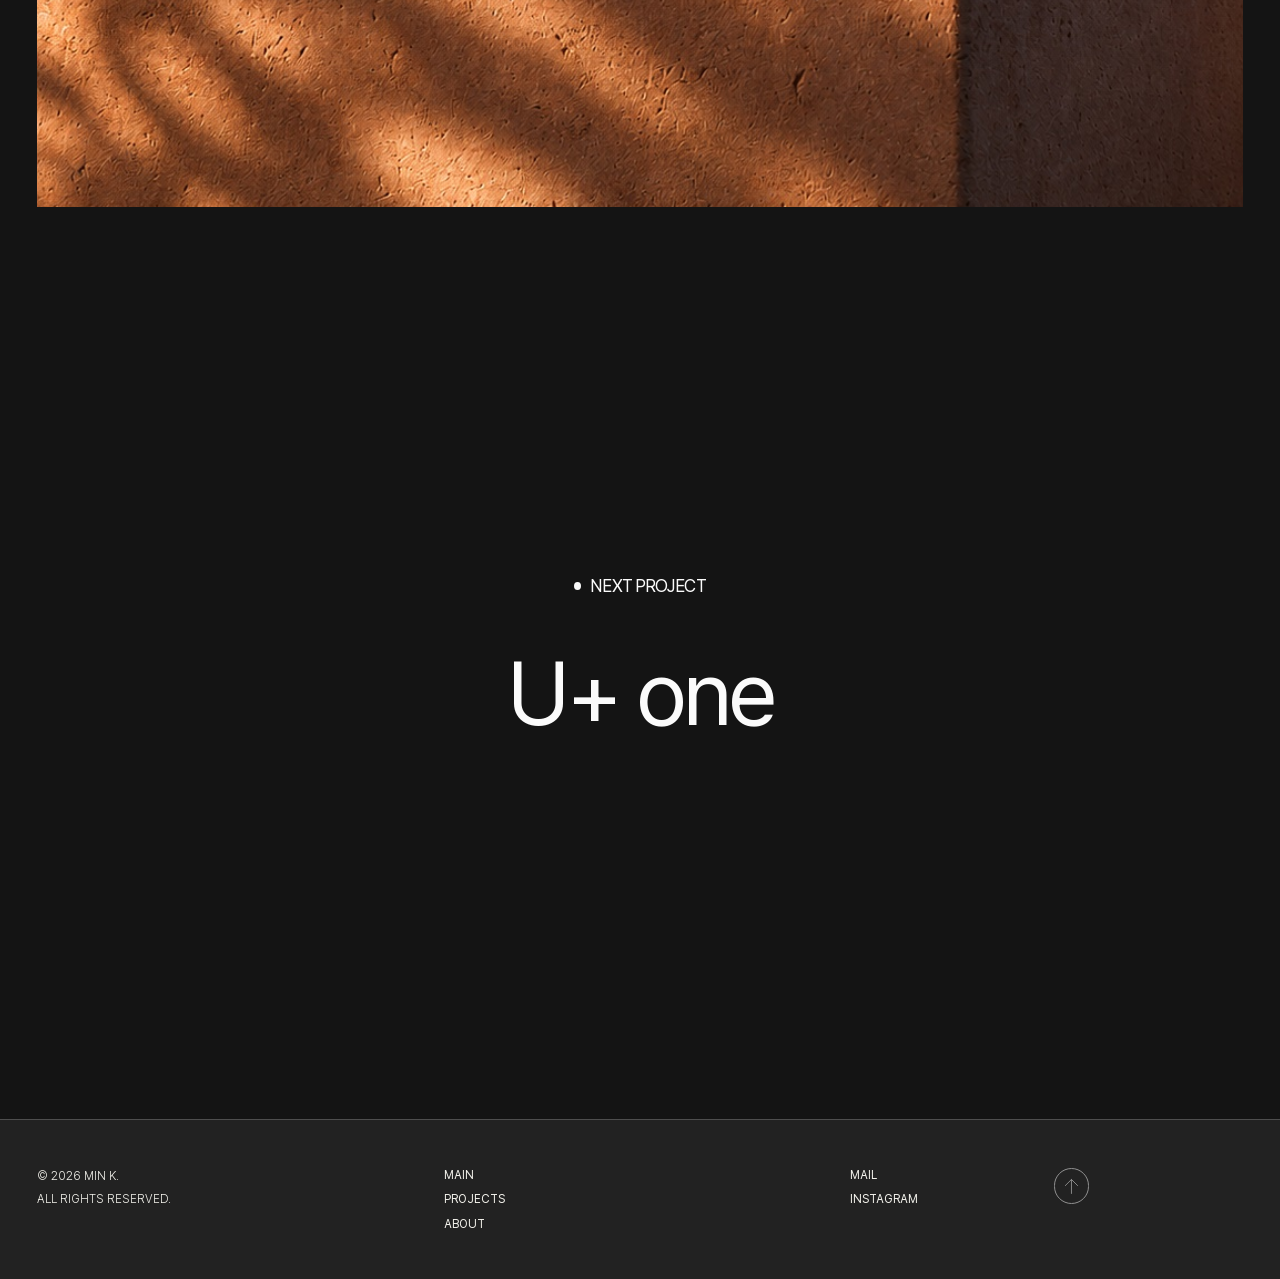
==== commit a79d4a5d: "Stop the DIPTYQUE orbit sentence from overlapping itself Safari ignores textLength on textPath, so t" ====
--- a/diptyque.html
+++ b/diptyque.html
@@ -7,7 +7,7 @@
   <meta name="description" content="「SCENT AS A MEMORY」를 중심으로 딥디크의 향을 하나의 기억으로 확장한 에디토리얼 웹 쇼잉.">
   <link rel="stylesheet" href="css/style.css?v=3349d2b3">
   <script>try{if(sessionStorage.getItem("mk-fade")){sessionStorage.removeItem("mk-fade");document.documentElement.classList.add("is-entering")}}catch(e){}</script>
-  <script src="js/main.js?v=441d43e2" defer></script>
+  <script src="js/main.js?v=07475376" defer></script>
 </head>
 <body class="diptyque">
   <div class="progress" aria-hidden="true"></div>
@@ -102,7 +102,7 @@
         <p class="ab nw" style="left:67.848cqw;top:32.5cqw;font-size:1.389cqw;font-style:italic;line-height:normal">A scent begins as a memory, and remains on the skin.</p>
         <p class="ab sans nw" style="left:3.611cqw;top:2.848cqw;font-size:0.903cqw;font-weight:300;line-height:normal">© 2026 WEB DESIGN</p>
         <div class="ab crop" style="left:37.061cqw;top:14.236cqw;width:25.892cqw;height:34.306cqw;border-radius:11.784cqw"><img decoding="async" src="assets/diptyque/i50.jpg" alt="" loading="lazy" style="left:-8.91%;top:0%;width:118.04%;height:100%"></div>
-        <svg class="ws-path" style="left:37.061cqw;top:14.236cqw;width:25.892cqw;height:34.306cqw" viewBox="0 0 292.066 386.967" aria-hidden="true"><path id="ws-oval" d="M146.033 34 H159.139 A98.927 98.927 0 0 1 258.066 132.927 V254.04 A98.927 98.927 0 0 1 159.139 352.967 H132.927 A98.927 98.927 0 0 1 34 254.04 V132.927 A98.927 98.927 0 0 1 132.927 34 H159.139 A98.927 98.927 0 0 1 258.066 132.927 V254.04 A98.927 98.927 0 0 1 159.139 352.967 H132.927 A98.927 98.927 0 0 1 34 254.04 V132.927 A98.927 98.927 0 0 1 132.927 34 Z" fill="none"/><text font-size="33.725" textLength="884.227" lengthAdjust="spacingAndGlyphs"><textPath class="ws-orbit" href="#ws-oval" startOffset="26">A scent is not only something we smell. It is something we remember.</textPath></text></svg>
+        <svg class="ws-path" style="left:37.061cqw;top:14.236cqw;width:25.892cqw;height:34.306cqw" viewBox="0 0 292.066 386.967" aria-hidden="true"><path id="ws-oval" d="M146.033 34 H159.139 A98.927 98.927 0 0 1 258.066 132.927 V254.04 A98.927 98.927 0 0 1 159.139 352.967 H132.927 A98.927 98.927 0 0 1 34 254.04 V132.927 A98.927 98.927 0 0 1 132.927 34 H159.139 A98.927 98.927 0 0 1 258.066 132.927 V254.04 A98.927 98.927 0 0 1 159.139 352.967 H132.927 A98.927 98.927 0 0 1 34 254.04 V132.927 A98.927 98.927 0 0 1 132.927 34 Z" fill="none"/><text font-size="33.725" letter-spacing="-1.36"><textPath class="ws-orbit" href="#ws-oval" startOffset="26">A scent is not only something we smell. It is something we remember.</textPath></text></svg>
         <div class="ab cover" style="left:5.278cqw;top:263.681cqw;width:50.833cqw;height:33.889cqw;opacity:.5"><img decoding="async" src="assets/diptyque/i60.png" alt="" loading="lazy"></div>
         <div class="ab cover ws-float" style="left:15.833cqw;top:259.652cqw;width:32.778cqw;height:32.778cqw"><img decoding="async" src="assets/diptyque/i43.png" alt="Do Son" loading="lazy"></div>
         <p class="ab body2" style="left:66.597cqw;top:275.348cqw;width:22.014cqw">Do Son is a fragrance inspired by the childhood memories of Yves Coueslant, one of the founders of Diptyque. It recalls the summers he spent in Do Son, a seaside resort in northern Vietnam near Ha Long Bay.</p>
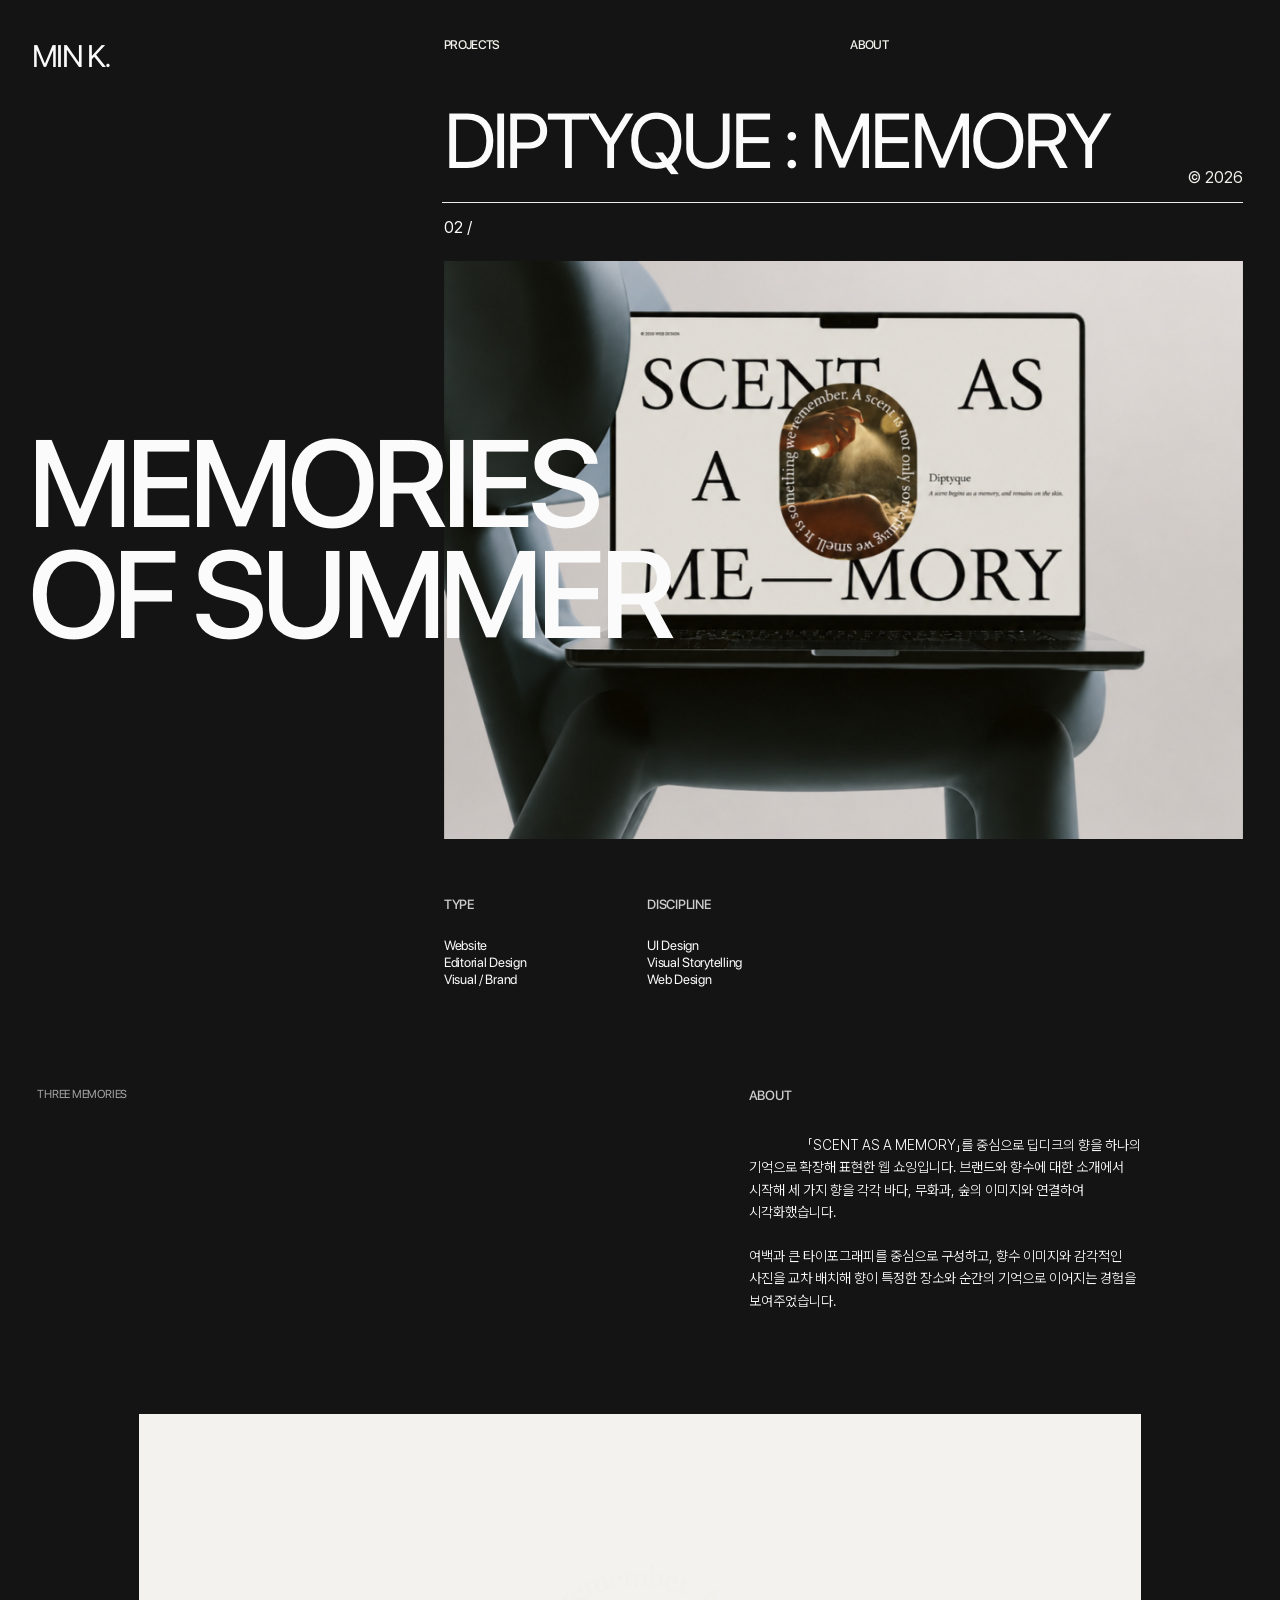
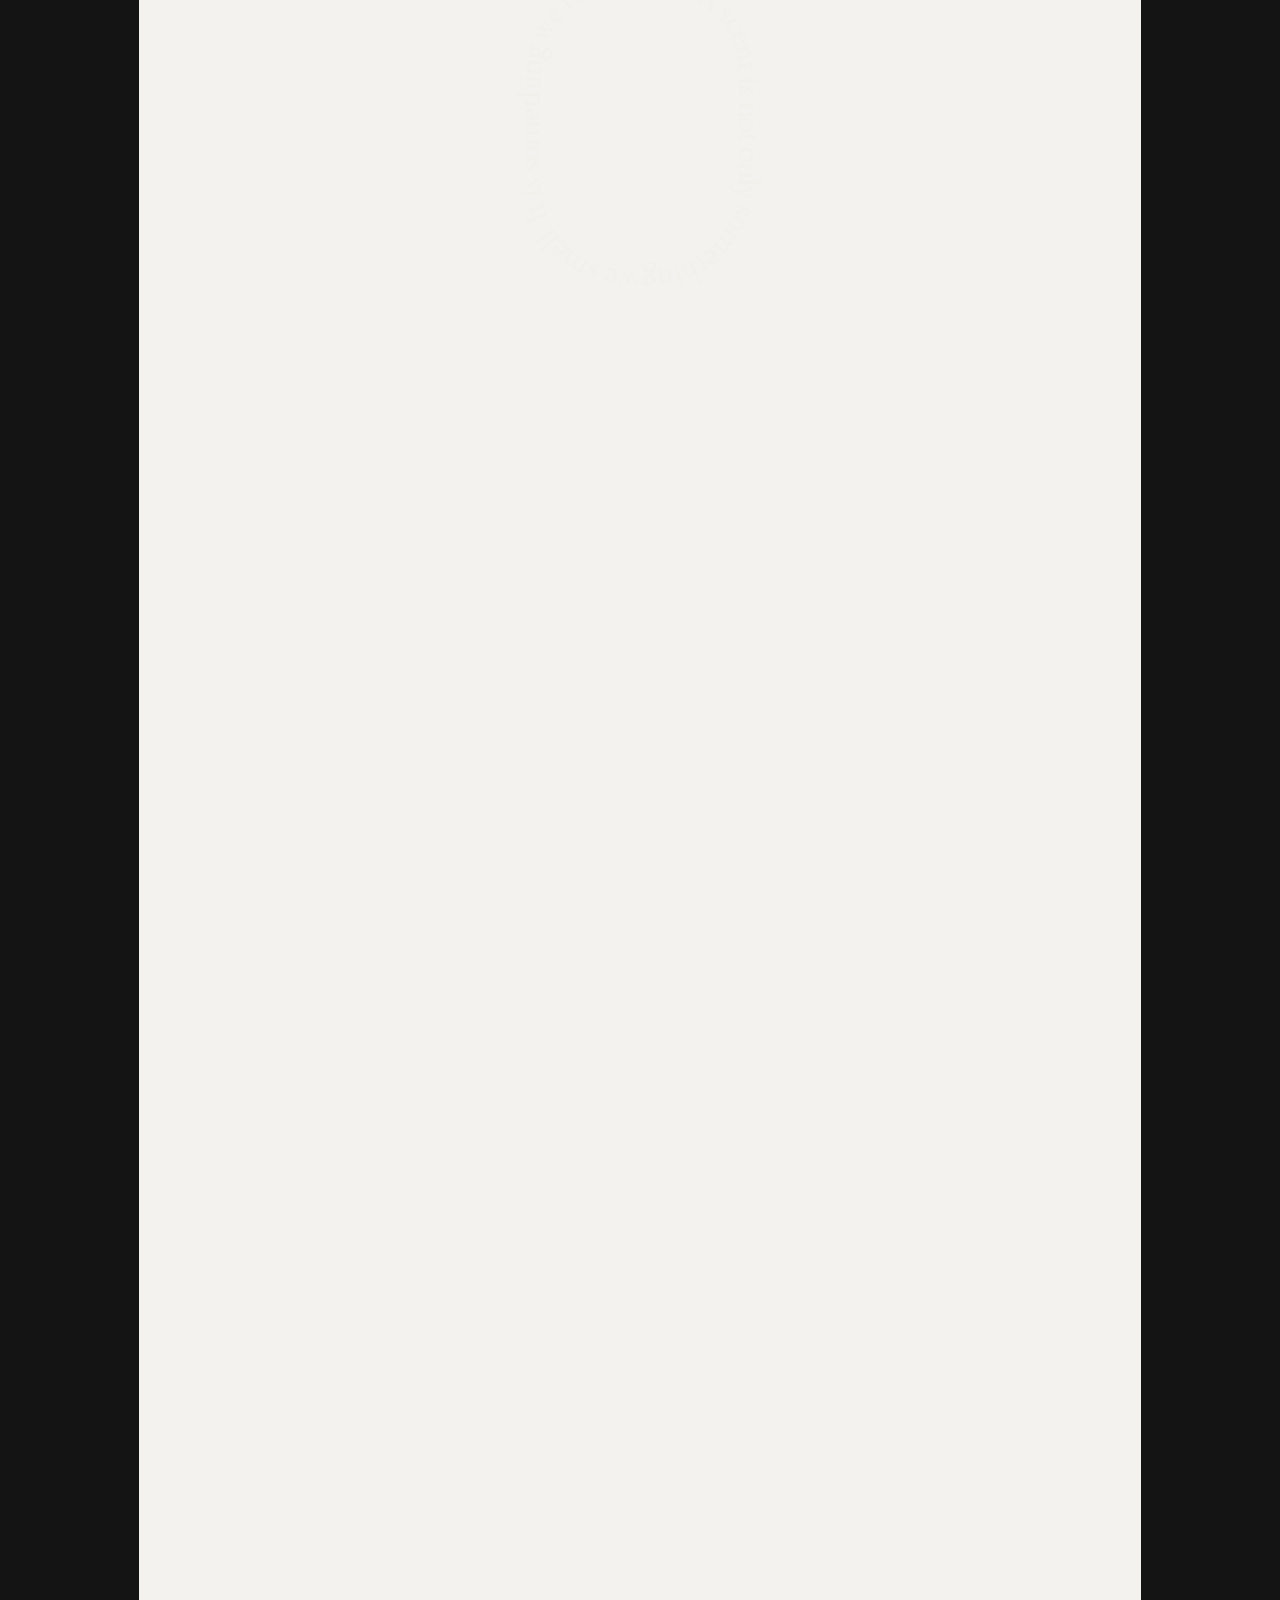
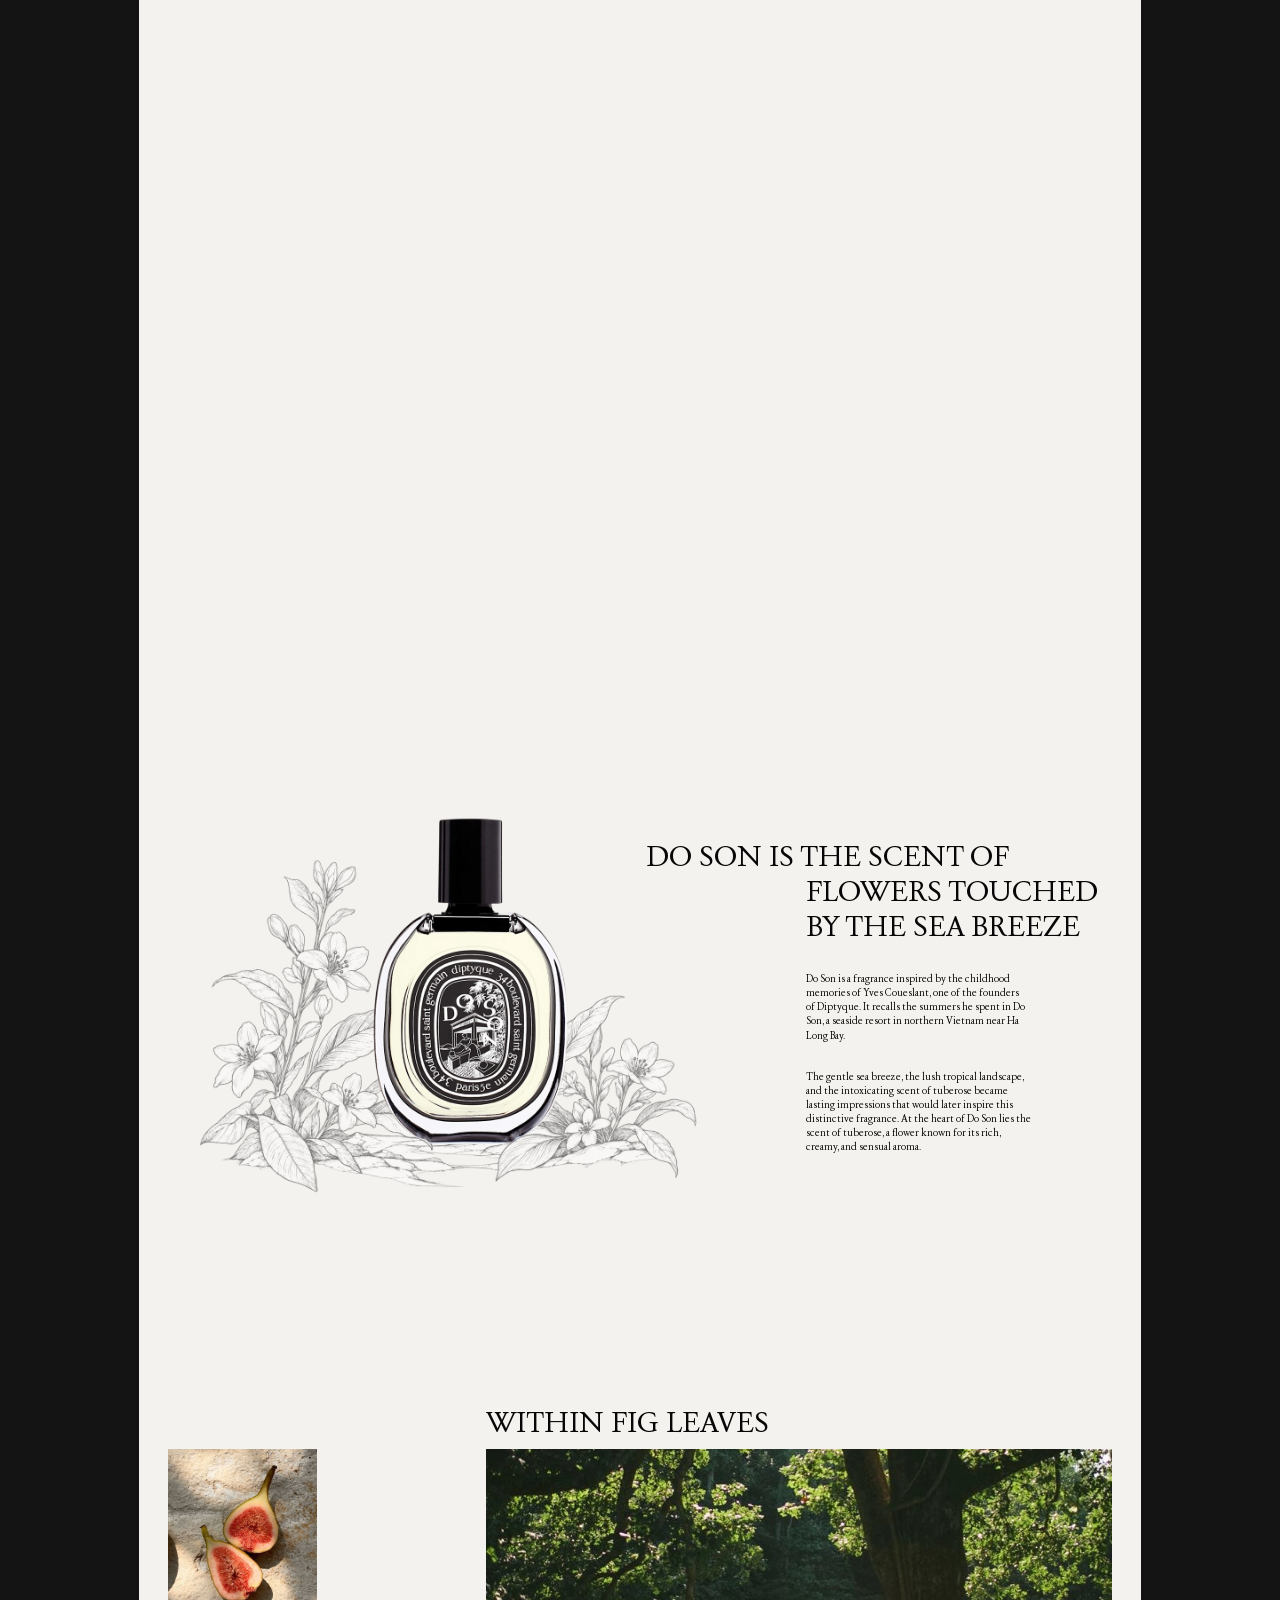
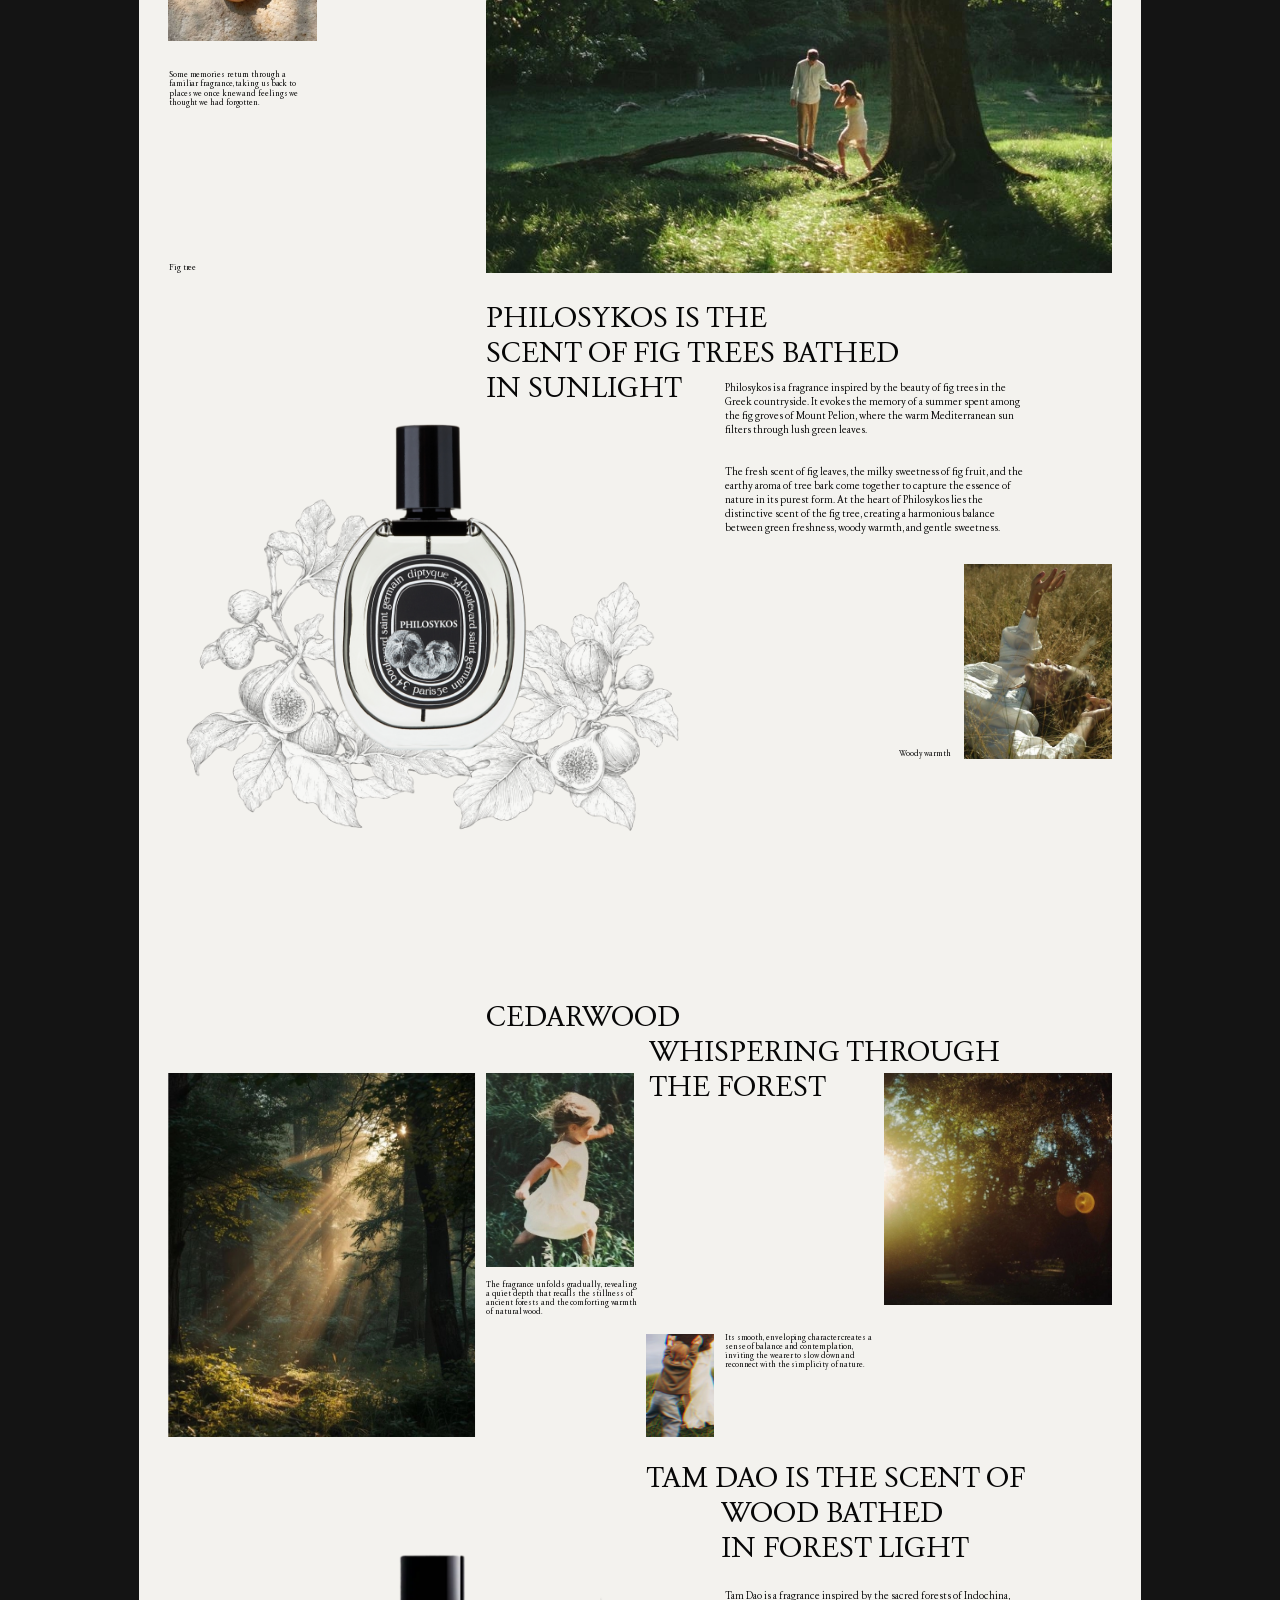
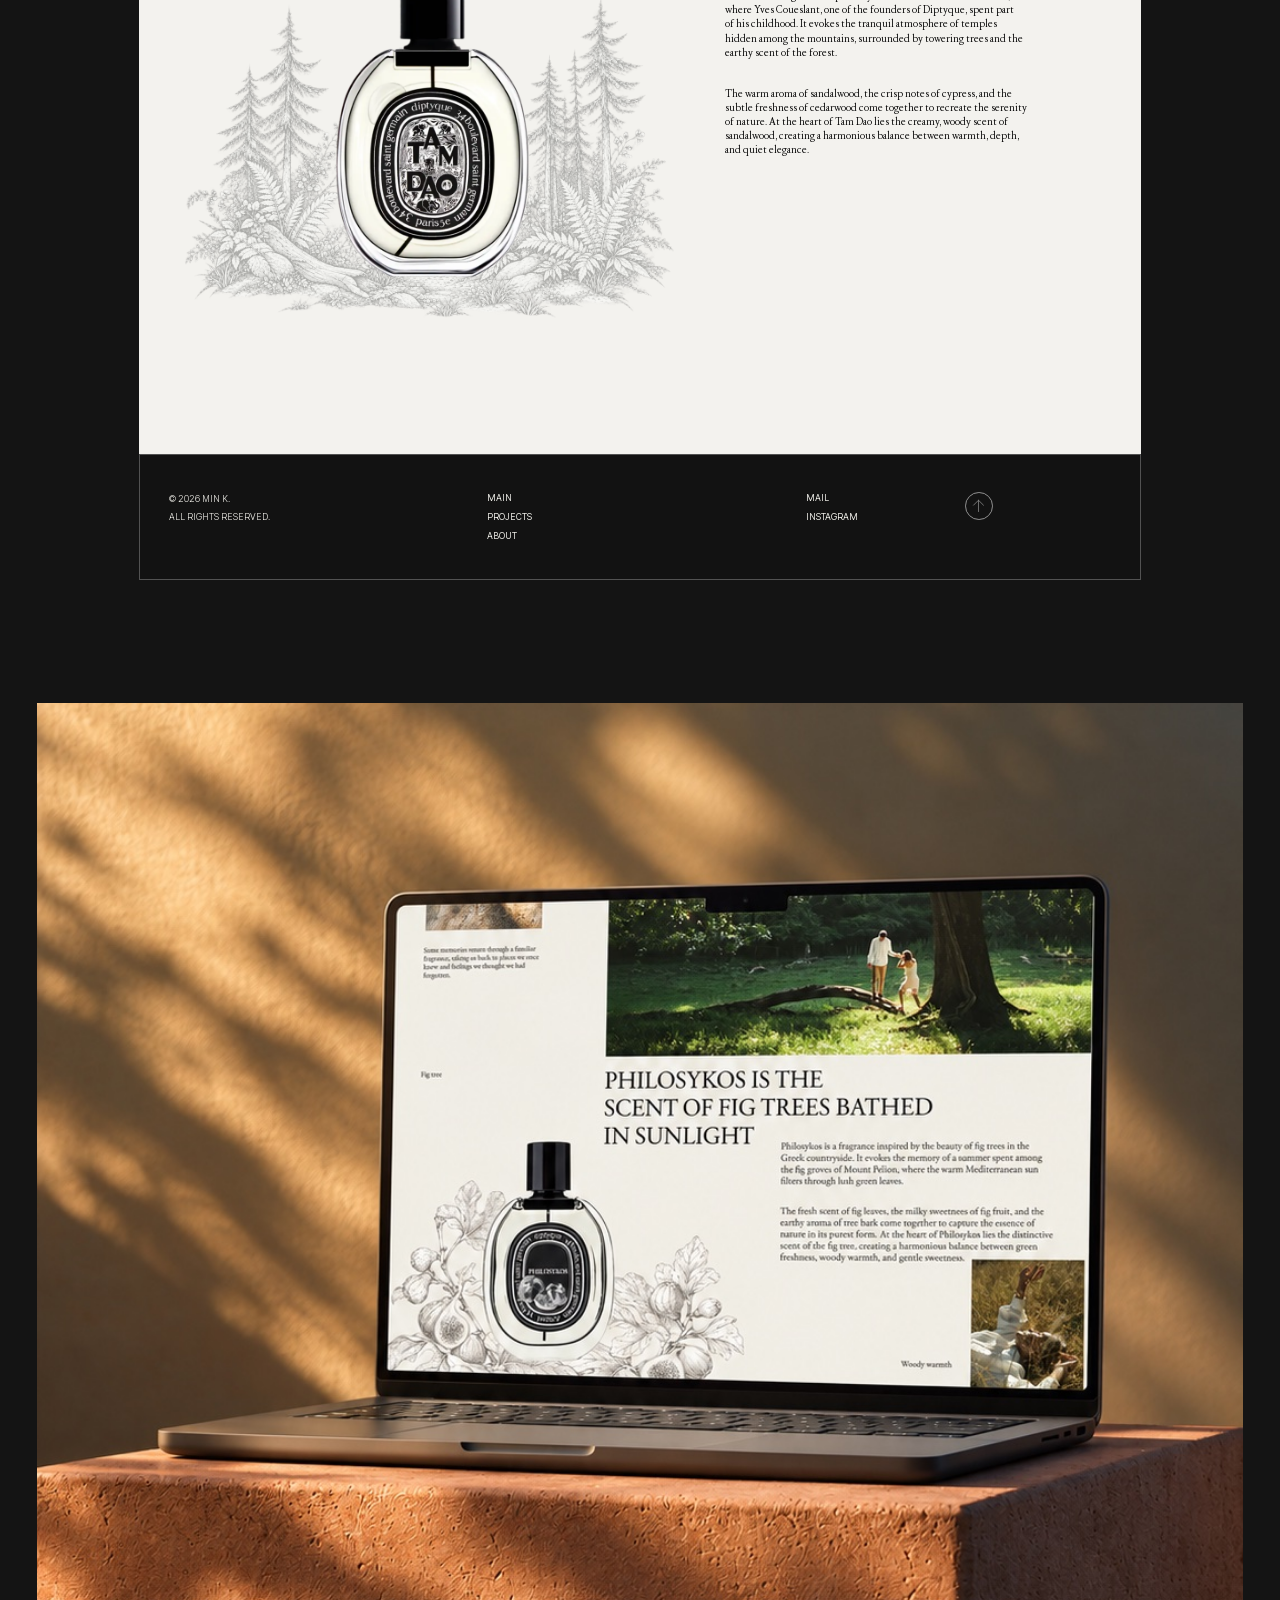
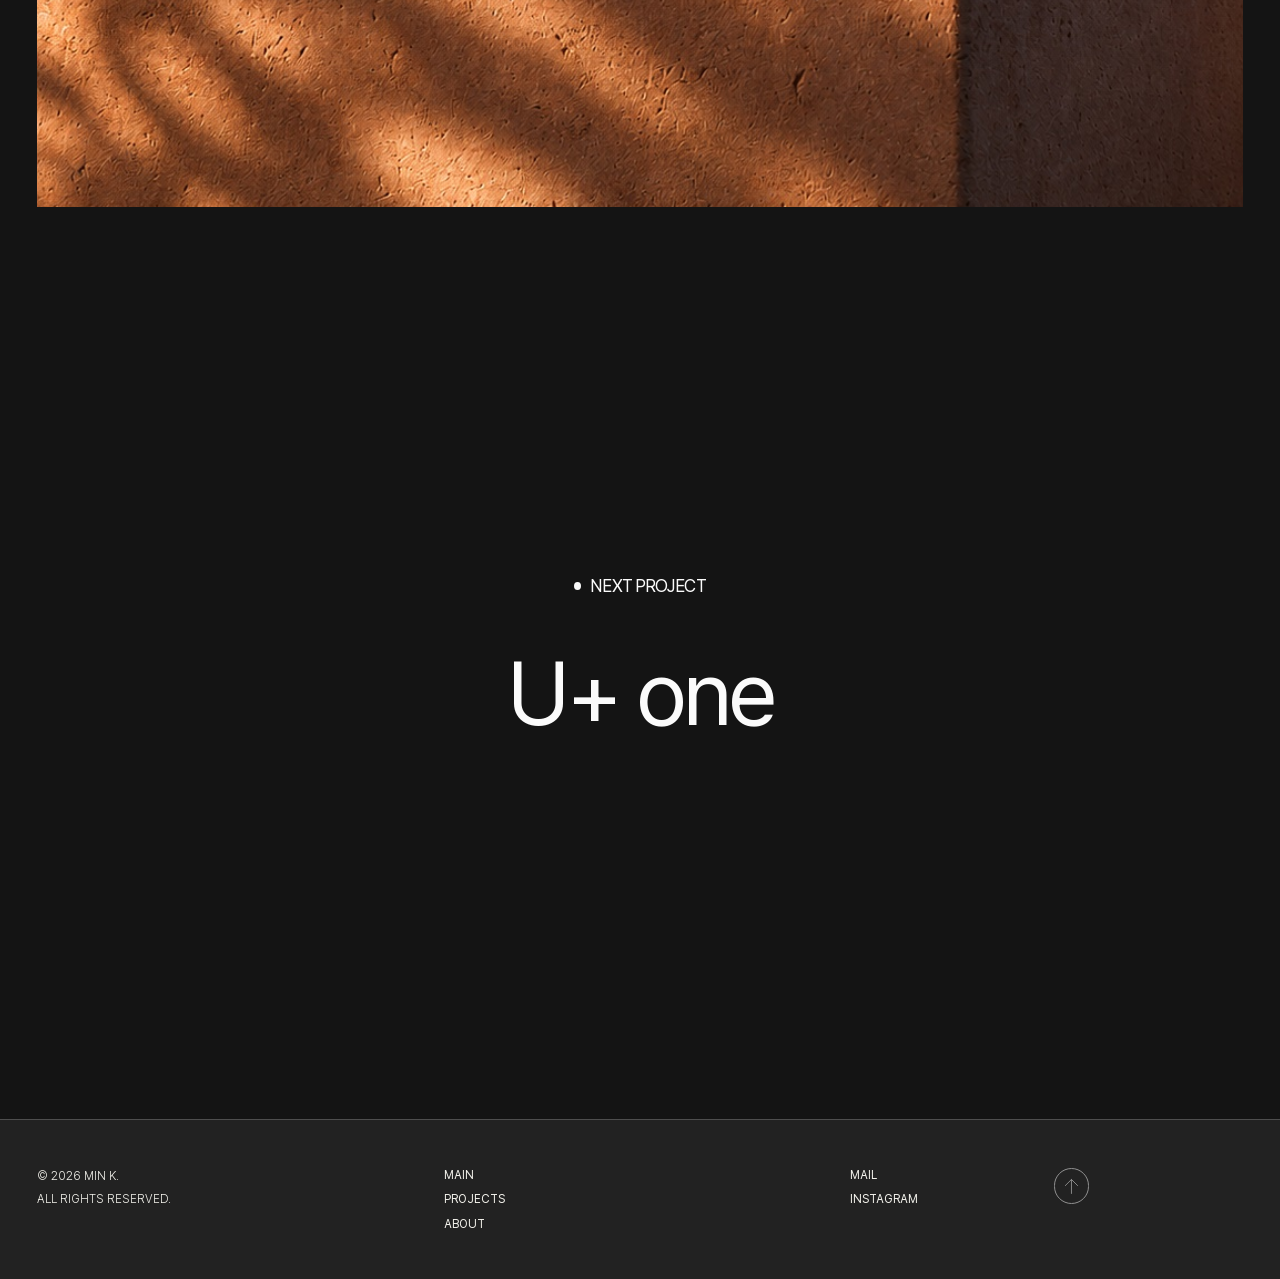
==== commit 23f6f6ac: "Close the gap in the DIPTYQUE orbit sentence Fit the sentence to the lap minus one word space instea" ====
--- a/diptyque.html
+++ b/diptyque.html
@@ -7,7 +7,7 @@
   <meta name="description" content="「SCENT AS A MEMORY」를 중심으로 딥디크의 향을 하나의 기억으로 확장한 에디토리얼 웹 쇼잉.">
   <link rel="stylesheet" href="css/style.css?v=3349d2b3">
   <script>try{if(sessionStorage.getItem("mk-fade")){sessionStorage.removeItem("mk-fade");document.documentElement.classList.add("is-entering")}}catch(e){}</script>
-  <script src="js/main.js?v=07475376" defer></script>
+  <script src="js/main.js?v=c9cbf462" defer></script>
 </head>
 <body class="diptyque">
   <div class="progress" aria-hidden="true"></div>
@@ -102,7 +102,7 @@
         <p class="ab nw" style="left:67.848cqw;top:32.5cqw;font-size:1.389cqw;font-style:italic;line-height:normal">A scent begins as a memory, and remains on the skin.</p>
         <p class="ab sans nw" style="left:3.611cqw;top:2.848cqw;font-size:0.903cqw;font-weight:300;line-height:normal">© 2026 WEB DESIGN</p>
         <div class="ab crop" style="left:37.061cqw;top:14.236cqw;width:25.892cqw;height:34.306cqw;border-radius:11.784cqw"><img decoding="async" src="assets/diptyque/i50.jpg" alt="" loading="lazy" style="left:-8.91%;top:0%;width:118.04%;height:100%"></div>
-        <svg class="ws-path" style="left:37.061cqw;top:14.236cqw;width:25.892cqw;height:34.306cqw" viewBox="0 0 292.066 386.967" aria-hidden="true"><path id="ws-oval" d="M146.033 34 H159.139 A98.927 98.927 0 0 1 258.066 132.927 V254.04 A98.927 98.927 0 0 1 159.139 352.967 H132.927 A98.927 98.927 0 0 1 34 254.04 V132.927 A98.927 98.927 0 0 1 132.927 34 H159.139 A98.927 98.927 0 0 1 258.066 132.927 V254.04 A98.927 98.927 0 0 1 159.139 352.967 H132.927 A98.927 98.927 0 0 1 34 254.04 V132.927 A98.927 98.927 0 0 1 132.927 34 Z" fill="none"/><text font-size="33.725" letter-spacing="-1.36"><textPath class="ws-orbit" href="#ws-oval" startOffset="26">A scent is not only something we smell. It is something we remember.</textPath></text></svg>
+        <svg class="ws-path" style="left:37.061cqw;top:14.236cqw;width:25.892cqw;height:34.306cqw" viewBox="0 0 292.066 386.967" aria-hidden="true"><path id="ws-oval" d="M146.033 34 H159.139 A98.927 98.927 0 0 1 258.066 132.927 V254.04 A98.927 98.927 0 0 1 159.139 352.967 H132.927 A98.927 98.927 0 0 1 34 254.04 V132.927 A98.927 98.927 0 0 1 132.927 34 H159.139 A98.927 98.927 0 0 1 258.066 132.927 V254.04 A98.927 98.927 0 0 1 159.139 352.967 H132.927 A98.927 98.927 0 0 1 34 254.04 V132.927 A98.927 98.927 0 0 1 132.927 34 Z" fill="none"/><text font-size="33.725" letter-spacing="-1.05"><textPath class="ws-orbit" href="#ws-oval" startOffset="26">A scent is not only something we smell. It is something we remember.</textPath></text></svg>
         <div class="ab cover" style="left:5.278cqw;top:263.681cqw;width:50.833cqw;height:33.889cqw;opacity:.5"><img decoding="async" src="assets/diptyque/i60.png" alt="" loading="lazy"></div>
         <div class="ab cover ws-float" style="left:15.833cqw;top:259.652cqw;width:32.778cqw;height:32.778cqw"><img decoding="async" src="assets/diptyque/i43.png" alt="Do Son" loading="lazy"></div>
         <p class="ab body2" style="left:66.597cqw;top:275.348cqw;width:22.014cqw">Do Son is a fragrance inspired by the childhood memories of Yves Coueslant, one of the founders of Diptyque. It recalls the summers he spent in Do Son, a seaside resort in northern Vietnam near Ha Long Bay.</p>
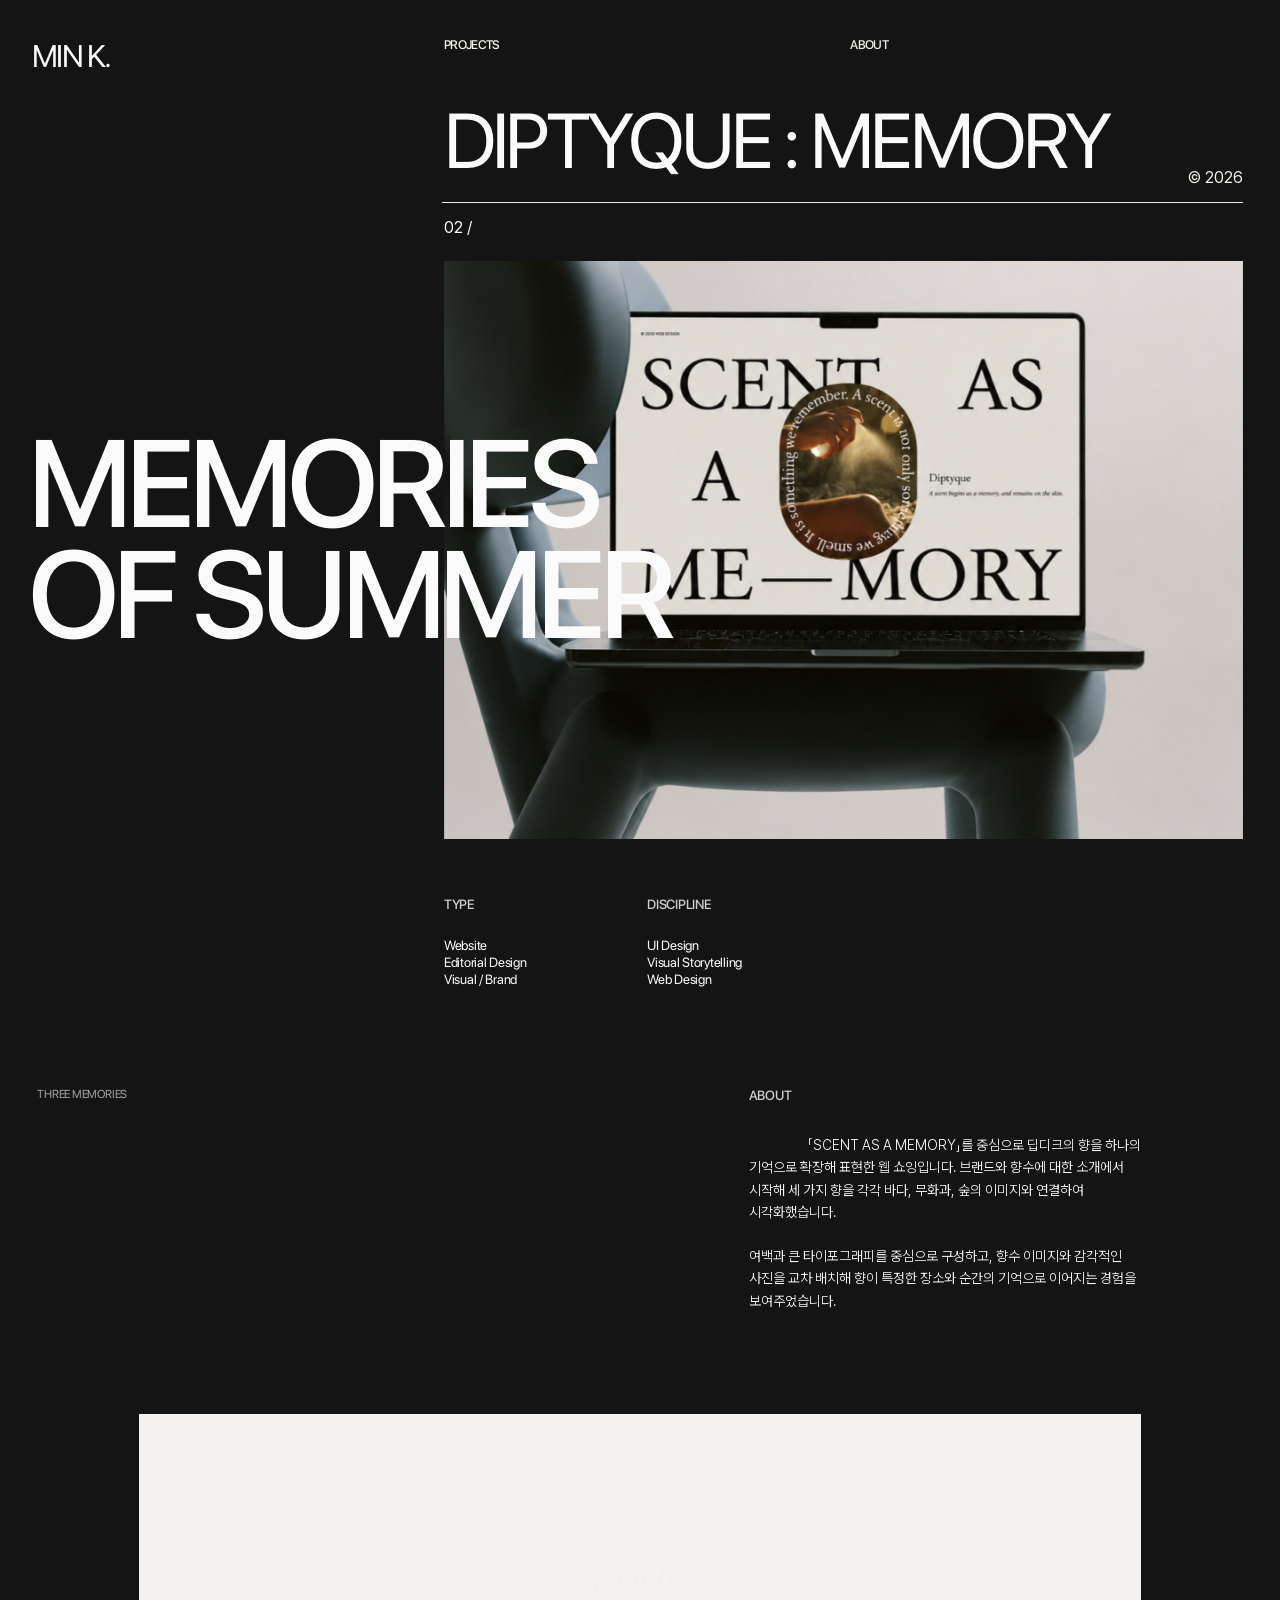
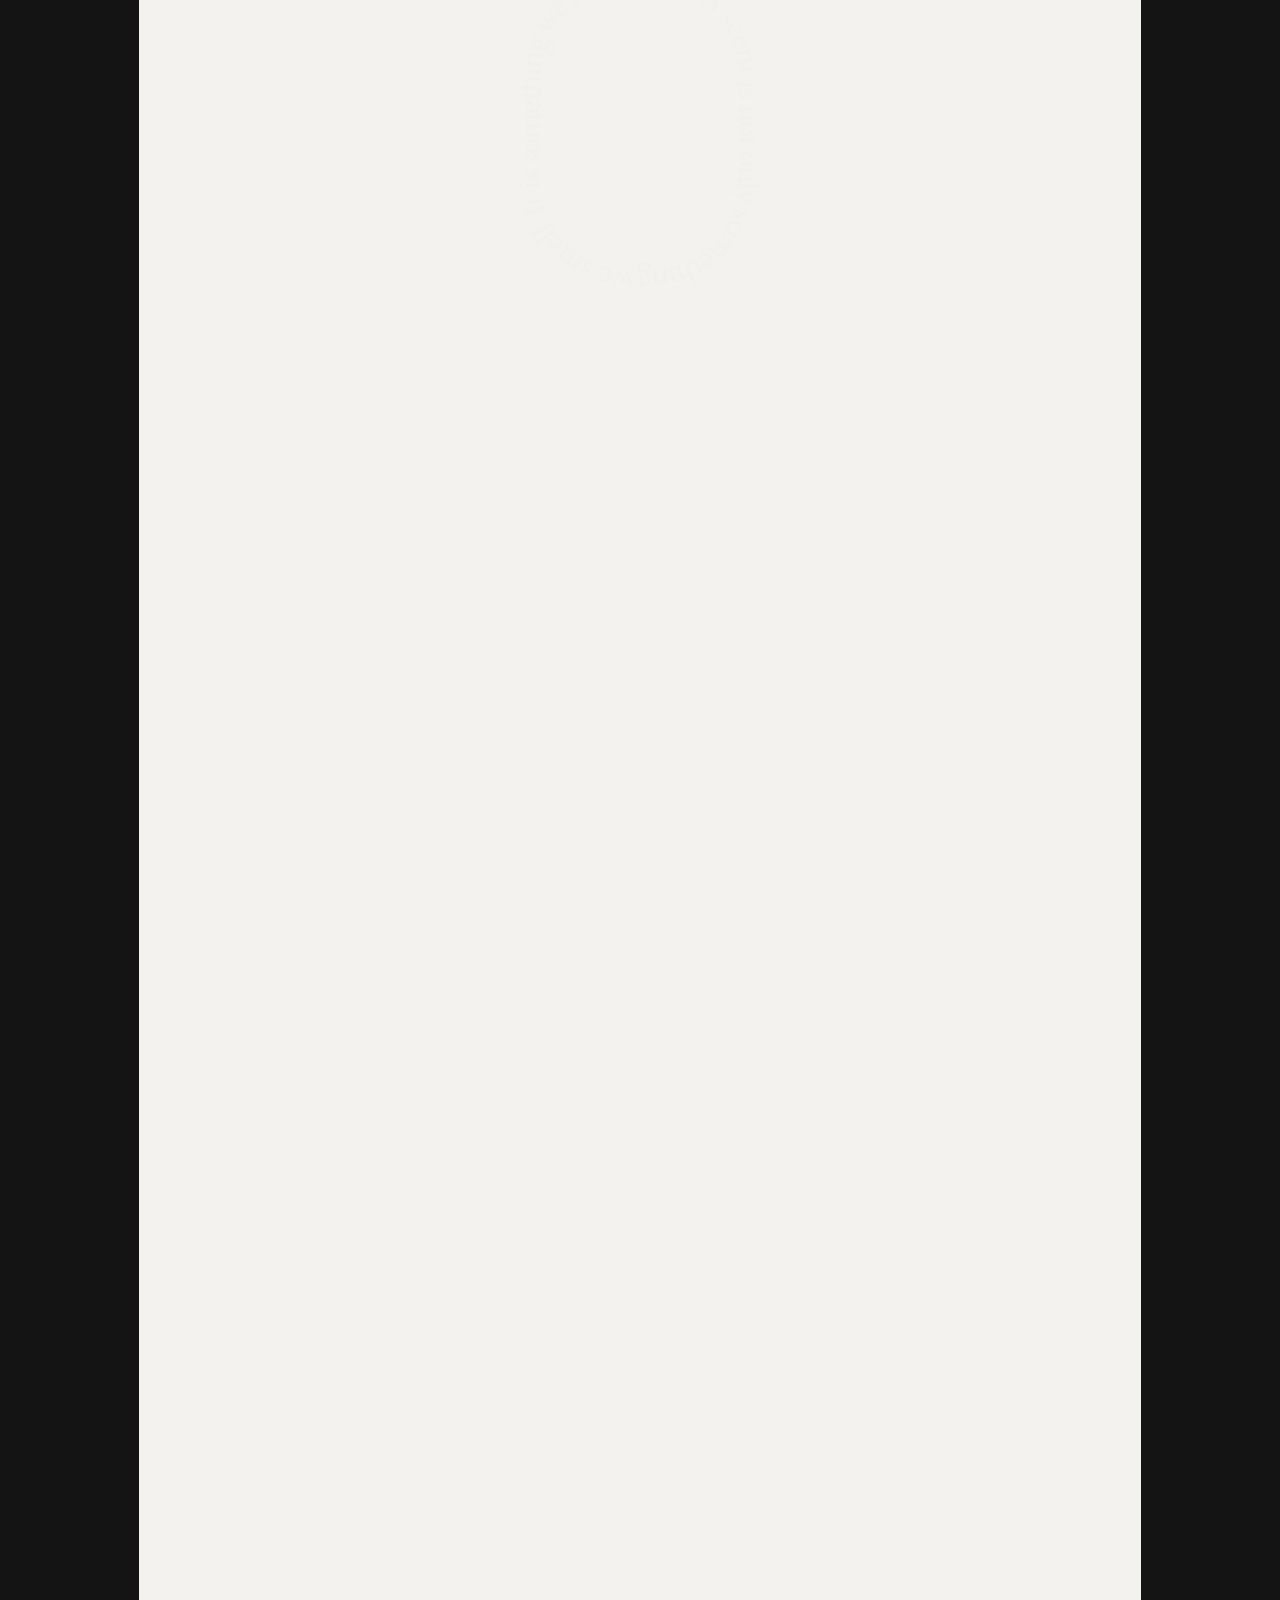
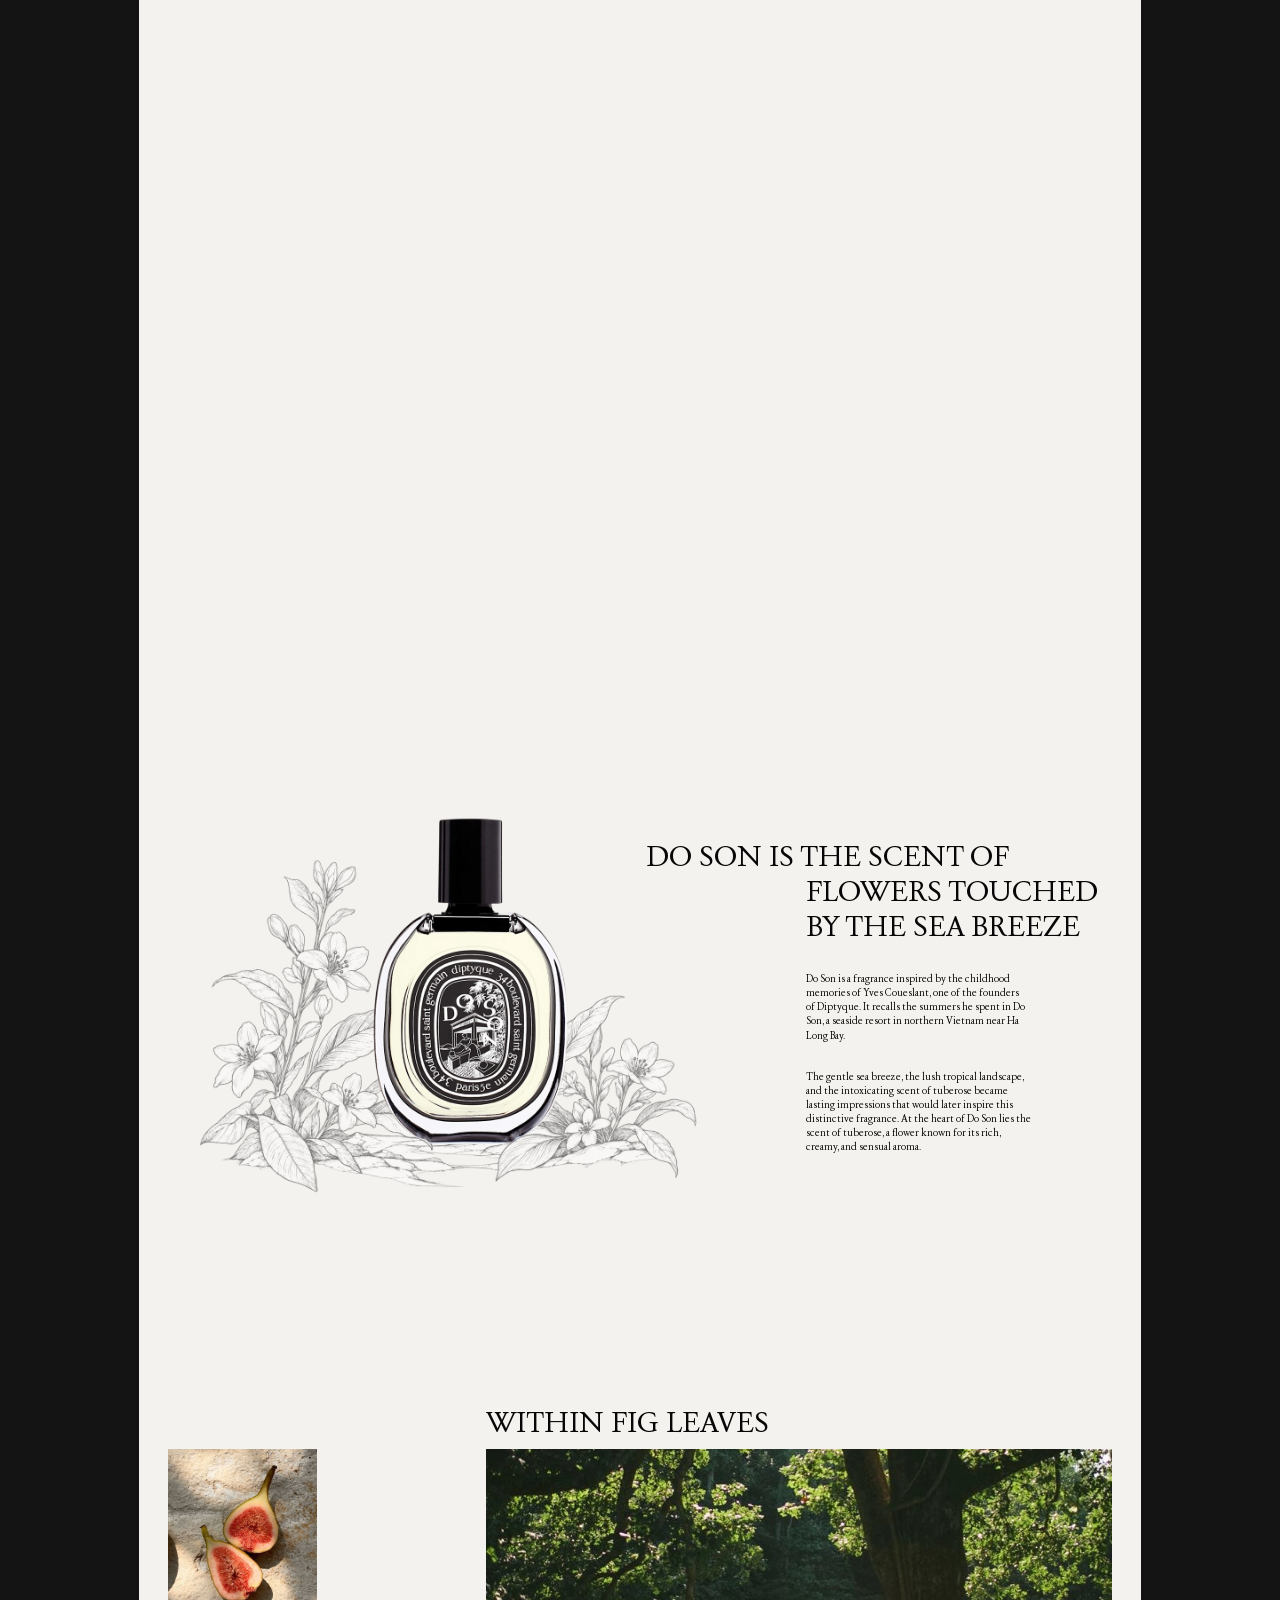
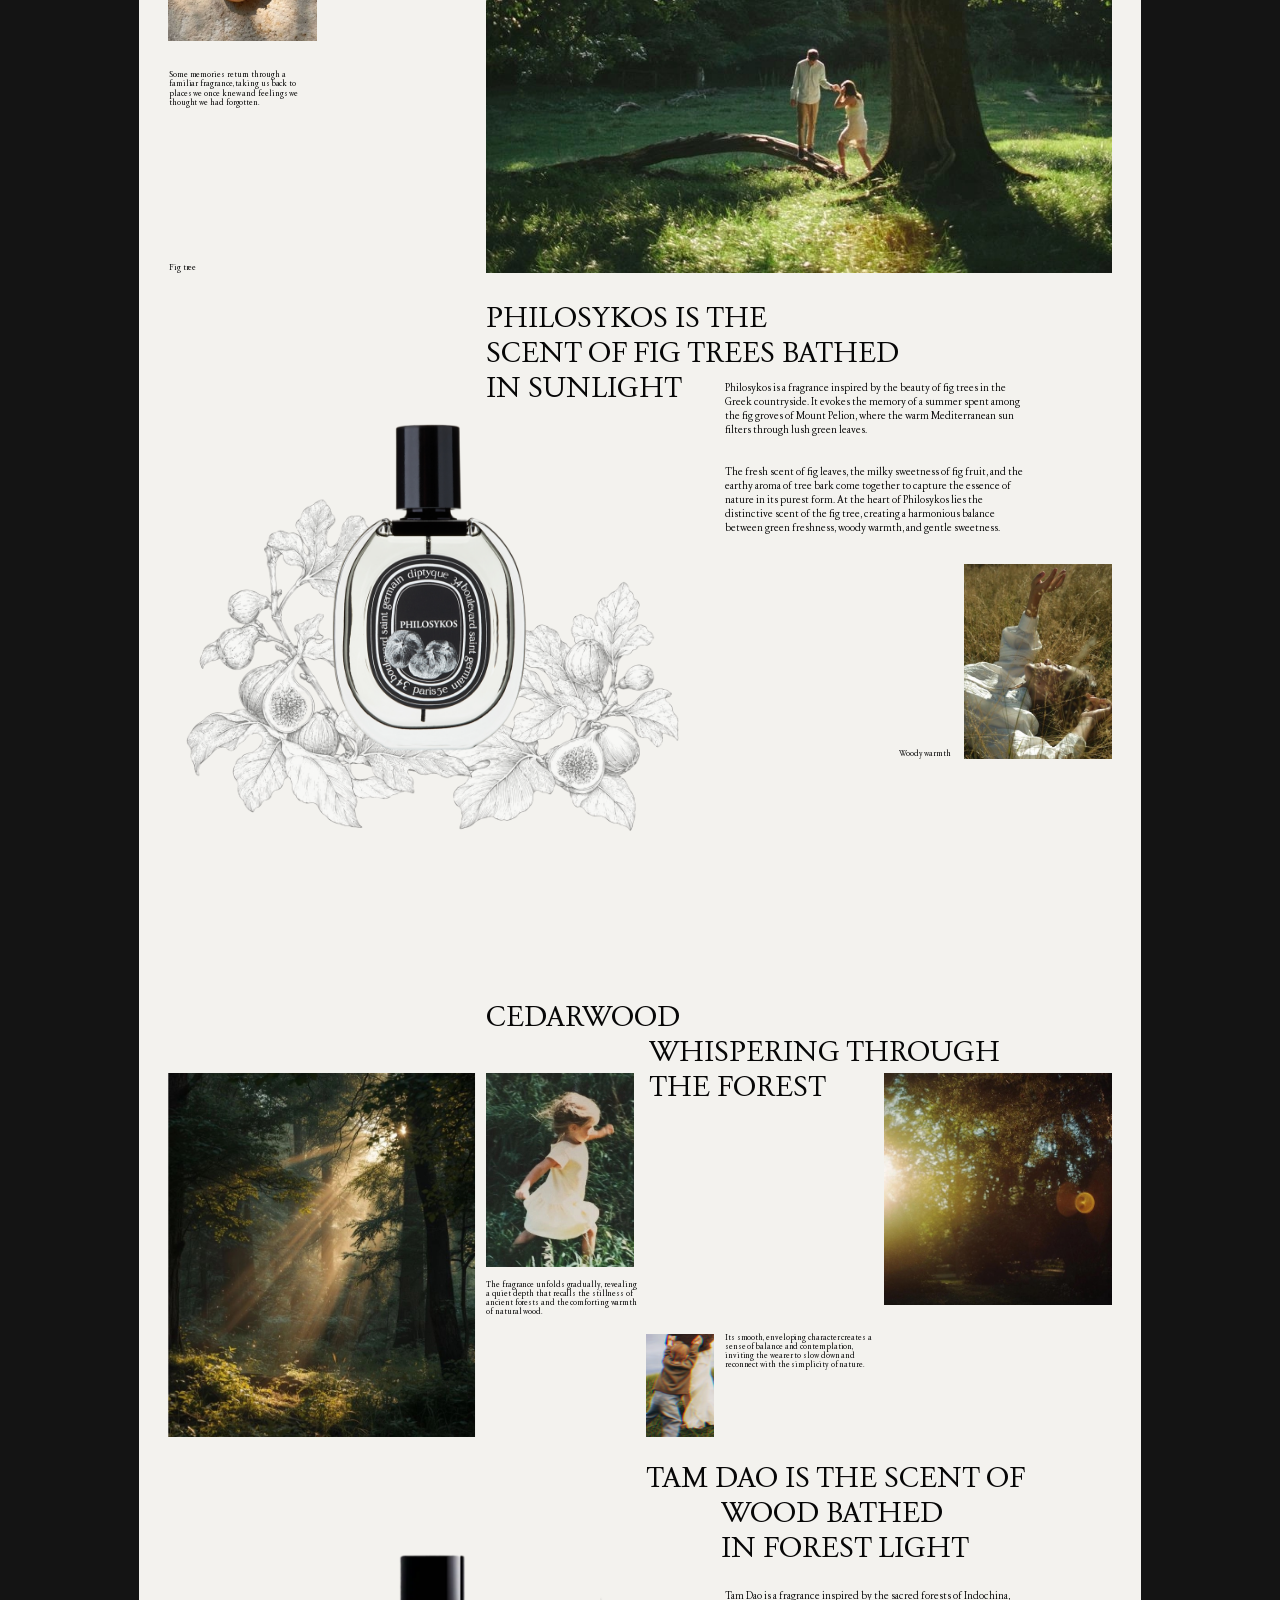
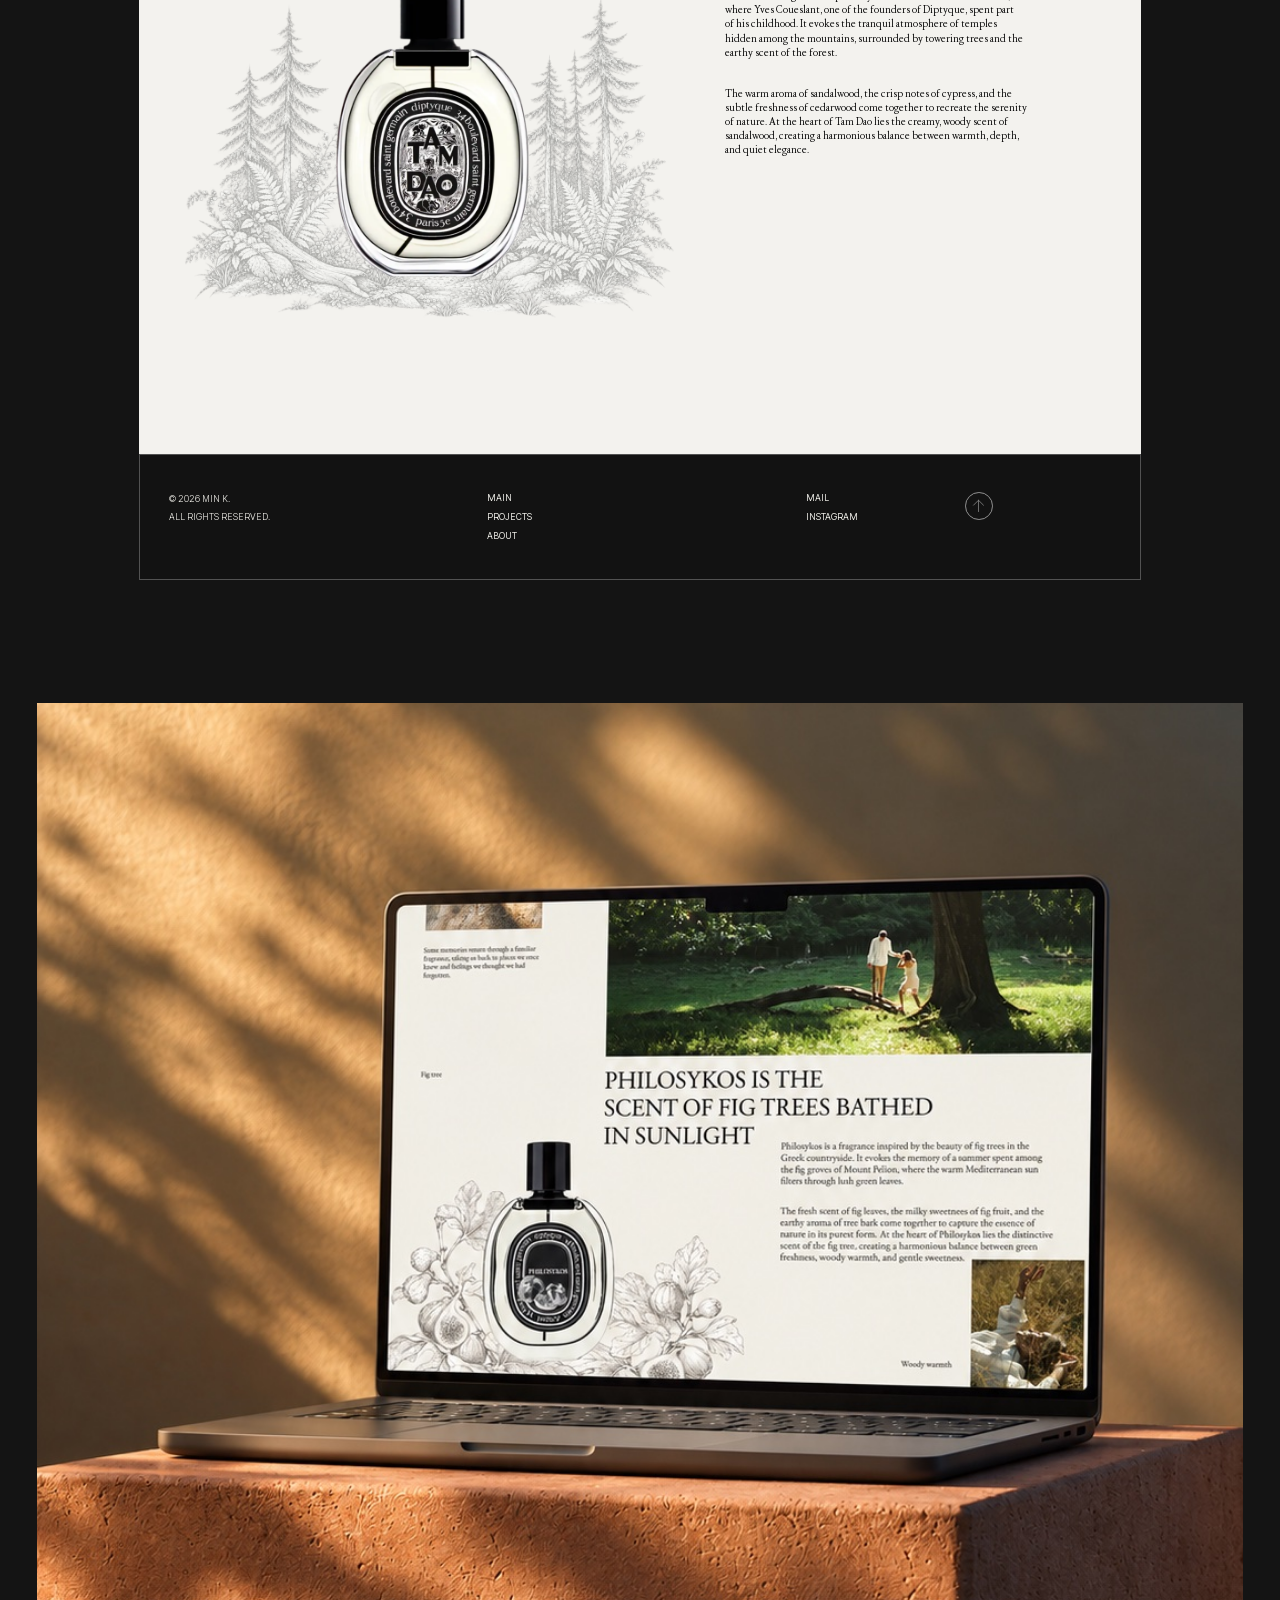
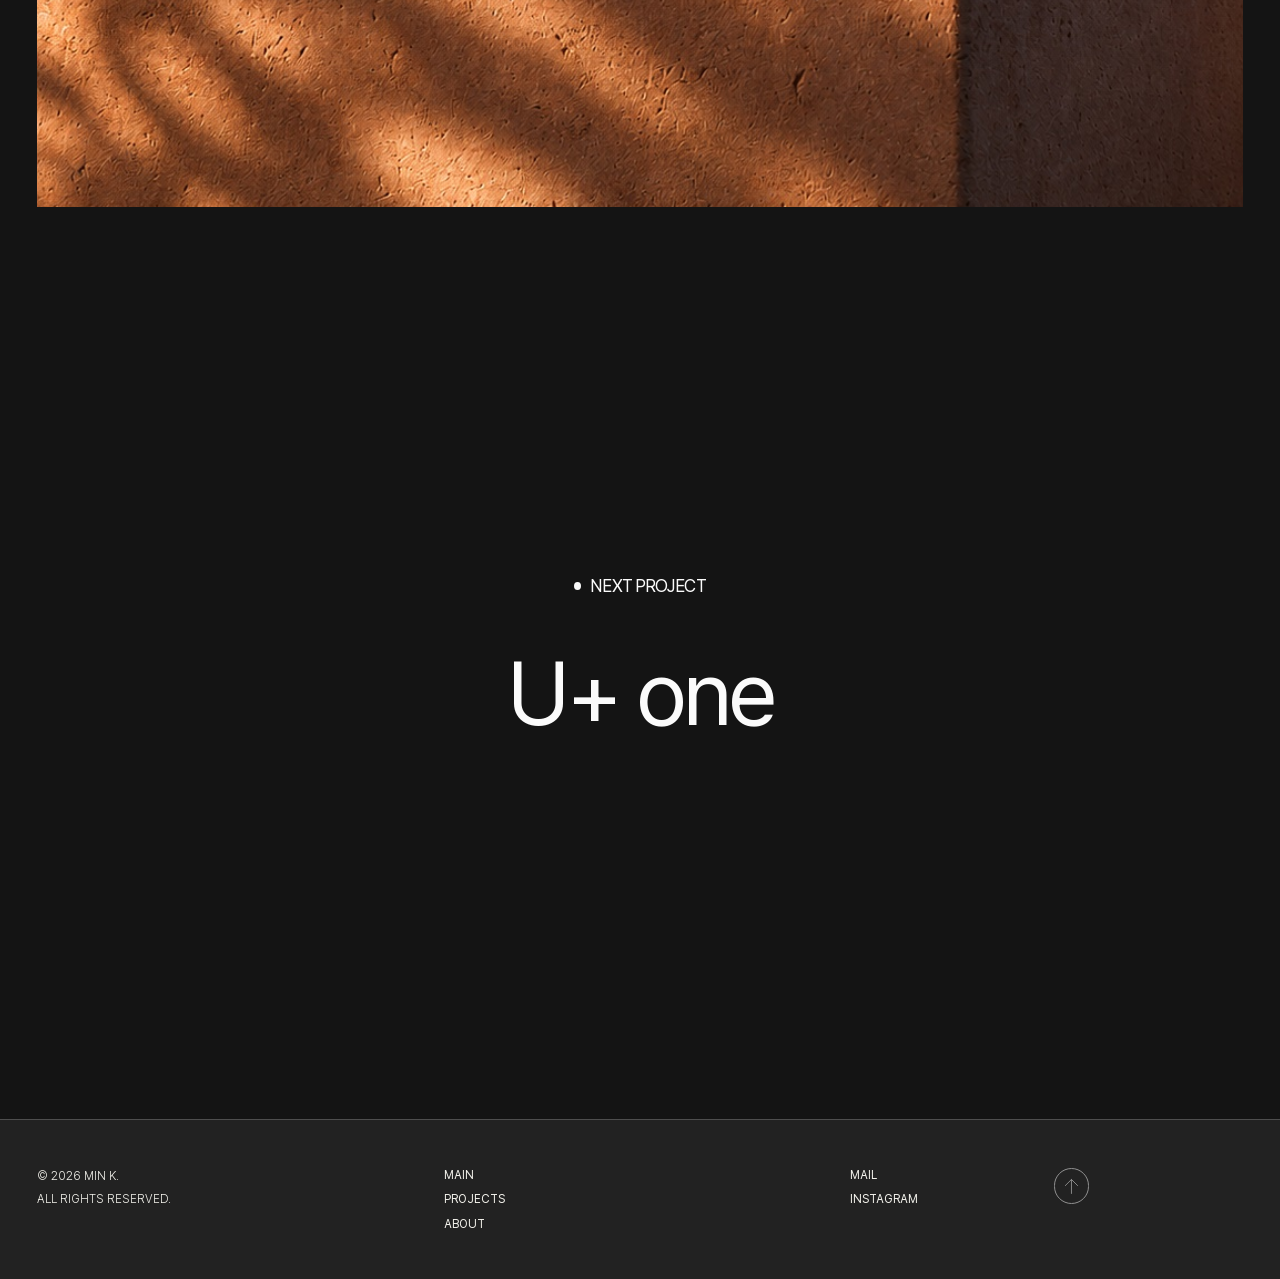
==== commit 44ca6a9a: "Fit the DIPTYQUE orbit sentence the same way in Safari Safari's getComputedTextLength leaves letter-" ====
--- a/diptyque.html
+++ b/diptyque.html
@@ -7,7 +7,7 @@
   <meta name="description" content="「SCENT AS A MEMORY」를 중심으로 딥디크의 향을 하나의 기억으로 확장한 에디토리얼 웹 쇼잉.">
   <link rel="stylesheet" href="css/style.css?v=3349d2b3">
   <script>try{if(sessionStorage.getItem("mk-fade")){sessionStorage.removeItem("mk-fade");document.documentElement.classList.add("is-entering")}}catch(e){}</script>
-  <script src="js/main.js?v=c9cbf462" defer></script>
+  <script src="js/main.js?v=e828b094" defer></script>
 </head>
 <body class="diptyque">
   <div class="progress" aria-hidden="true"></div>
